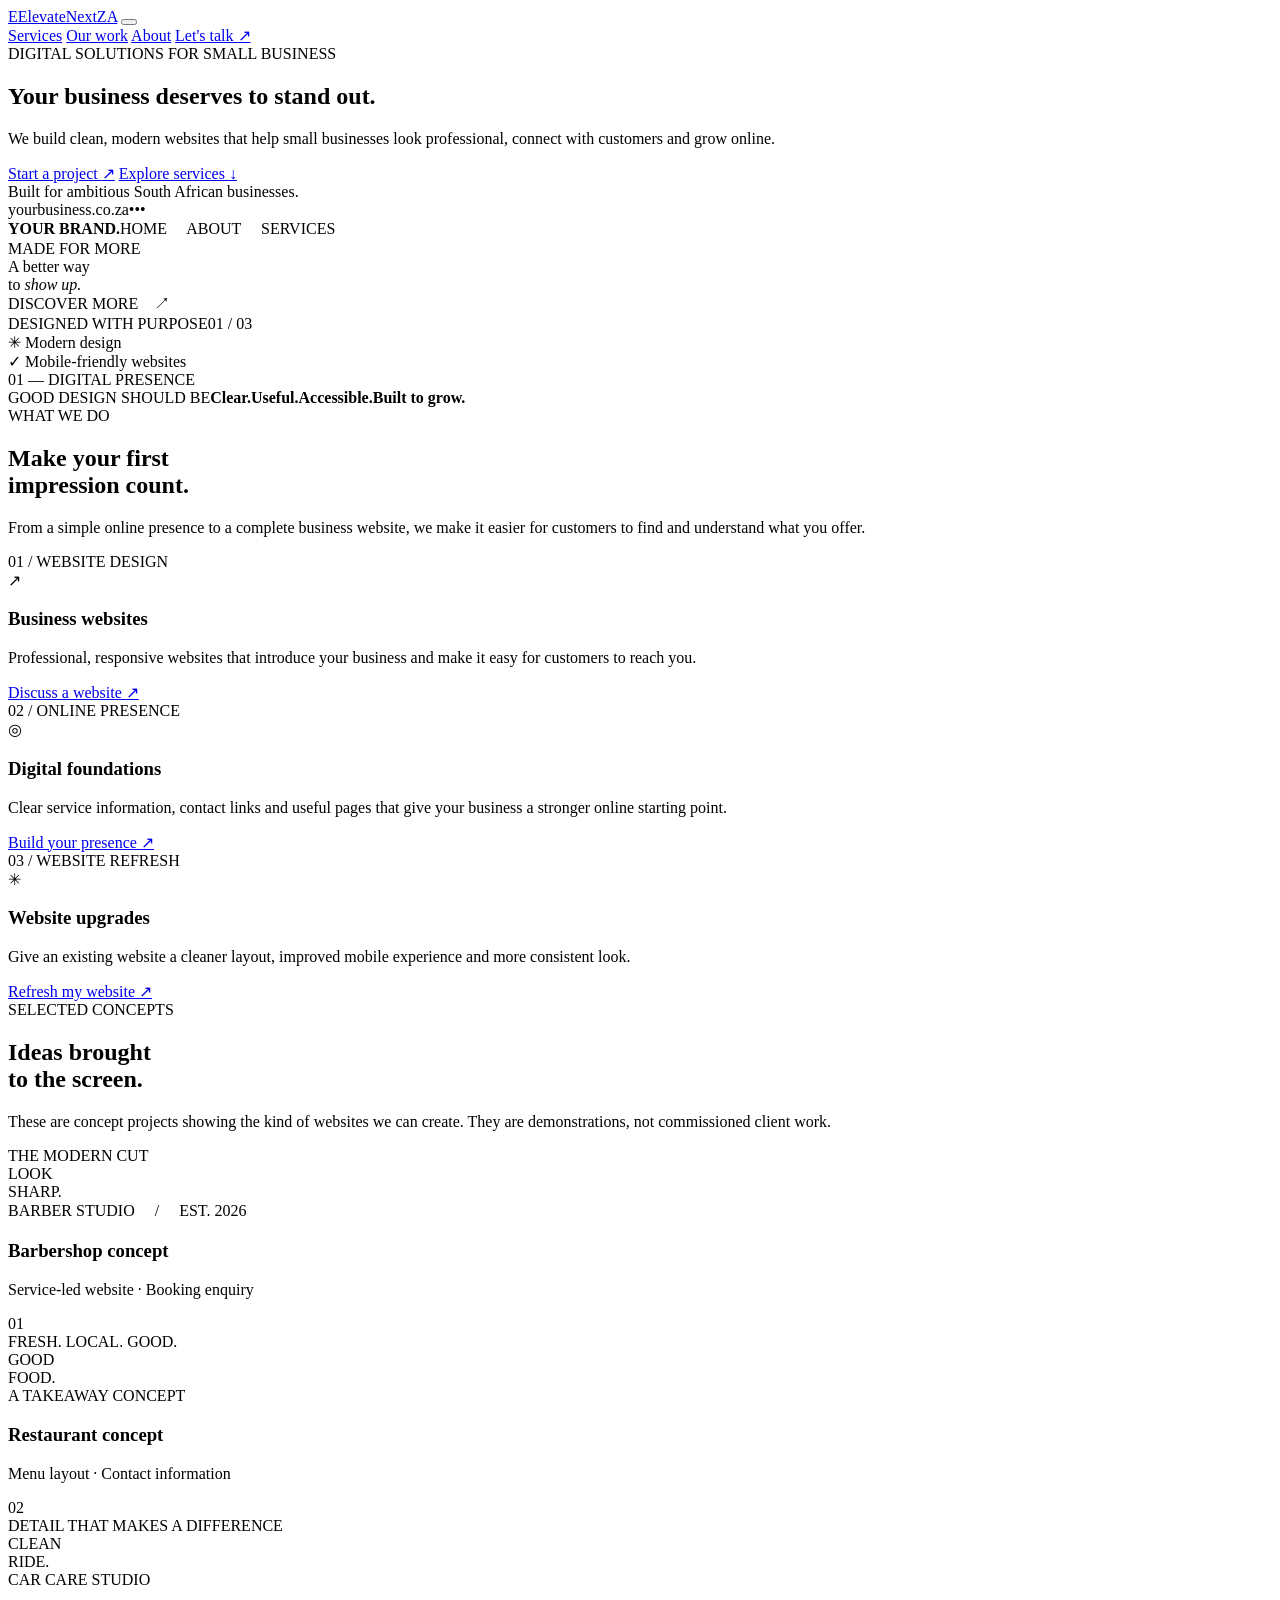
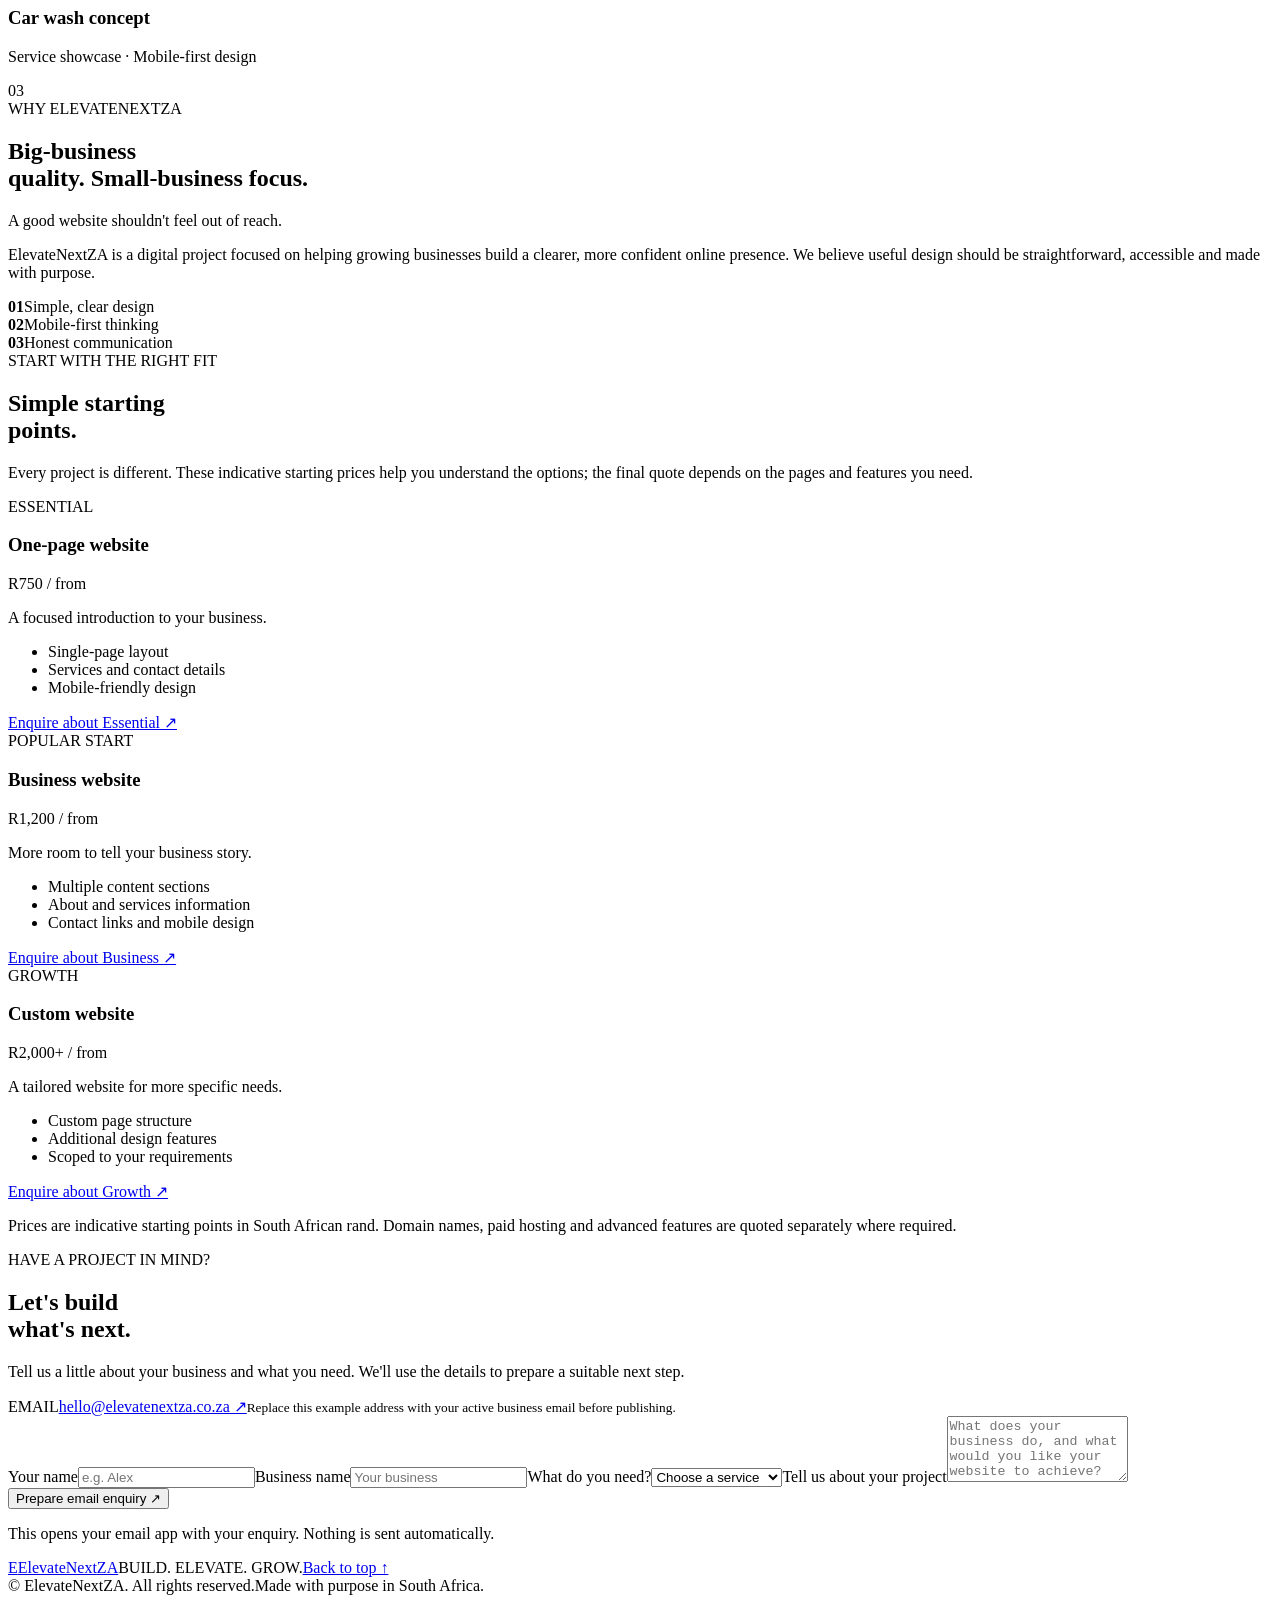
==== index.html @ 592d06ea "Create ElevateNextZA website homepage" ====
<!DOCTYPE html>
<html lang="en">
<head>
  <meta charset="UTF-8">
  <meta name="viewport" content="width=device-width, initial-scale=1.0">
  <meta name="description" content="ElevateNextZA builds clean, affordable websites that help small businesses grow online.">
  <meta name="theme-color" content="#101820">
  <title>ElevateNextZA | Build. Elevate. Grow.</title>
  <link rel="preconnect" href="https://fonts.googleapis.com">
  <link rel="preconnect" href="https://fonts.gstatic.com" crossorigin>
  <link href="https://fonts.googleapis.com/css2?family=DM+Sans:wght@400;500;600;700&family=Manrope:wght@400;500;600;700;800&display=swap" rel="stylesheet">
  <link rel="stylesheet" href="style.css">
  <script src="script.js" defer></script>
</head>
<body>
  <header class="site-header">
    <nav class="nav container" aria-label="Main navigation">
      <a class="brand" href="#home" aria-label="ElevateNextZA home"><span class="brand-mark">E</span><span>ElevateNext<span class="brand-accent">ZA</span></span></a>
      <button class="menu-toggle" aria-label="Open navigation" aria-expanded="false"><span></span><span></span></button>
      <div class="nav-links">
        <a href="#services">Services</a>
        <a href="#work">Our work</a>
        <a href="#about">About</a>
        <a class="nav-cta" href="#contact">Let's talk <span>↗</span></a>
      </div>
    </nav>
  </header>

  <main>
    <section class="hero section" id="home">
      <div class="container hero-grid">
        <div class="hero-copy">
          <div class="eyebrow"><span class="eyebrow-dot"></span> DIGITAL SOLUTIONS FOR SMALL BUSINESS</div>
          <h1>Your business deserves to <span class="gradient-text">stand out.</span></h1>
          <p class="hero-description">We build clean, modern websites that help small businesses look professional, connect with customers and grow online.</p>
          <div class="hero-actions">
            <a class="button button-primary" href="#contact">Start a project <span>↗</span></a>
            <a class="text-link" href="#services">Explore services <span>↓</span></a>
          </div>
          <div class="hero-note"><span class="note-line"></span> Built for ambitious South African businesses.</div>
        </div>
        <div class="hero-art" aria-label="Website design preview">
          <div class="art-glow"></div>
          <div class="browser-card">
            <div class="browser-top"><div class="browser-dots"><i></i><i></i><i></i></div><span>yourbusiness.co.za</span><span class="browser-menu">•••</span></div>
            <div class="mock-site">
              <div class="mock-nav"><b>YOUR BRAND.</b><span>HOME　 ABOUT　 SERVICES</span></div>
              <div class="mock-content"><div class="mock-kicker">MADE FOR MORE</div><div class="mock-heading">A better way<br>to <em>show up.</em></div><div class="mock-line"></div><div class="mock-button">DISCOVER MORE　↗</div></div>
              <div class="mock-footer"><span>DESIGNED WITH PURPOSE</span><span>01 / 03</span></div>
            </div>
          </div>
          <div class="floating-tag tag-top"><span class="tag-icon">✳</span> Modern design</div>
          <div class="floating-tag tag-bottom"><span class="tag-check">✓</span> Mobile-friendly websites</div>
          <div class="hero-index">01 — DIGITAL PRESENCE</div>
        </div>
      </div>
    </section>

    <section class="trust-strip"><div class="container trust-inner"><span>GOOD DESIGN SHOULD BE</span><b>Clear.</b><b>Useful.</b><b>Accessible.</b><b>Built to grow.</b></div></section>

    <section class="section services-section" id="services">
      <div class="container">
        <div class="section-heading"><div><div class="eyebrow">WHAT WE DO</div><h2>Make your first<br><span class="muted-heading">impression count.</span></h2></div><p>From a simple online presence to a complete business website, we make it easier for customers to find and understand what you offer.</p></div>
        <div class="service-grid">
          <article class="service-card"><div class="service-number">01 / WEBSITE DESIGN</div><div class="service-icon">↗</div><h3>Business websites</h3><p>Professional, responsive websites that introduce your business and make it easy for customers to reach you.</p><a href="#contact">Discuss a website <span>↗</span></a></article>
          <article class="service-card featured-card"><div class="service-number">02 / ONLINE PRESENCE</div><div class="service-icon">◎</div><h3>Digital foundations</h3><p>Clear service information, contact links and useful pages that give your business a stronger online starting point.</p><a href="#contact">Build your presence <span>↗</span></a></article>
          <article class="service-card"><div class="service-number">03 / WEBSITE REFRESH</div><div class="service-icon">✳</div><h3>Website upgrades</h3><p>Give an existing website a cleaner layout, improved mobile experience and more consistent look.</p><a href="#contact">Refresh my website <span>↗</span></a></article>
        </div>
      </div>
    </section>

    <section class="section work-section" id="work">
      <div class="container">
        <div class="section-heading"><div><div class="eyebrow">SELECTED CONCEPTS</div><h2>Ideas brought<br><span class="muted-heading">to the screen.</span></h2></div><p>These are concept projects showing the kind of websites we can create. They are demonstrations, not commissioned client work.</p></div>
        <div class="work-grid">
          <article class="work-card"><div class="work-visual barber-visual"><div class="visual-label">THE MODERN CUT</div><div class="barber-title">LOOK<br>SHARP<span>.</span></div><div class="visual-bottom">BARBER STUDIO　 /　 EST. 2026</div></div><div class="work-meta"><div><h3>Barbershop concept</h3><p>Service-led website · Booking enquiry</p></div><span>01</span></div></article>
          <article class="work-card"><div class="work-visual food-visual"><div class="food-top">FRESH. LOCAL. GOOD.</div><div class="food-title">GOOD<br>FOOD<span>.</span></div><div class="food-bottom">A TAKEAWAY CONCEPT</div></div><div class="work-meta"><div><h3>Restaurant concept</h3><p>Menu layout · Contact information</p></div><span>02</span></div></article>
          <article class="work-card"><div class="work-visual auto-visual"><div class="auto-small">DETAIL THAT MAKES A DIFFERENCE</div><div class="auto-title">CLEAN<br>RIDE<span>.</span></div><div class="auto-bottom">CAR CARE STUDIO</div></div><div class="work-meta"><div><h3>Car wash concept</h3><p>Service showcase · Mobile-first design</p></div><span>03</span></div></article>
        </div>
      </div>
    </section>

    <section class="about-section section" id="about"><div class="container about-grid"><div><div class="eyebrow">WHY ELEVATENEXTZA</div><h2>Big-business<br>quality. <span class="muted-heading">Small-business focus.</span></h2></div><div class="about-copy"><p class="about-lead">A good website shouldn't feel out of reach.</p><p>ElevateNextZA is a digital project focused on helping growing businesses build a clearer, more confident online presence. We believe useful design should be straightforward, accessible and made with purpose.</p><div class="values"><div><b>01</b><span>Simple, clear design</span></div><div><b>02</b><span>Mobile-first thinking</span></div><div><b>03</b><span>Honest communication</span></div></div></div></div></section>

    <section class="section pricing-section"><div class="container"><div class="section-heading"><div><div class="eyebrow">START WITH THE RIGHT FIT</div><h2>Simple starting<br><span class="muted-heading">points.</span></h2></div><p>Every project is different. These indicative starting prices help you understand the options; the final quote depends on the pages and features you need.</p></div><div class="pricing-grid">
      <article class="price-card"><div class="price-label">ESSENTIAL</div><h3>One-page website</h3><div class="price">R750<span> / from</span></div><p>A focused introduction to your business.</p><ul><li>Single-page layout</li><li>Services and contact details</li><li>Mobile-friendly design</li></ul><a href="#contact">Enquire about Essential ↗</a></article>
      <article class="price-card price-featured"><div class="price-label">POPULAR START</div><h3>Business website</h3><div class="price">R1,200<span> / from</span></div><p>More room to tell your business story.</p><ul><li>Multiple content sections</li><li>About and services information</li><li>Contact links and mobile design</li></ul><a href="#contact">Enquire about Business ↗</a></article>
      <article class="price-card"><div class="price-label">GROWTH</div><h3>Custom website</h3><div class="price">R2,000<span>+ / from</span></div><p>A tailored website for more specific needs.</p><ul><li>Custom page structure</li><li>Additional design features</li><li>Scoped to your requirements</li></ul><a href="#contact">Enquire about Growth ↗</a></article>
    </div><p class="pricing-note">Prices are indicative starting points in South African rand. Domain names, paid hosting and advanced features are quoted separately where required.</p></div></section>

    <section class="contact-section section" id="contact"><div class="container contact-grid"><div><div class="eyebrow">HAVE A PROJECT IN MIND?</div><h2>Let's build<br><span class="gradient-text">what's next.</span></h2><p>Tell us a little about your business and what you need. We'll use the details to prepare a suitable next step.</p><div class="contact-email"><span>EMAIL</span><a href="mailto:hello@elevatenextza.co.za">hello@elevatenextza.co.za ↗</a><small>Replace this example address with your active business email before publishing.</small></div></div>
      <form class="contact-form" id="contactForm"><label for="name">Your name</label><input id="name" name="name" type="text" placeholder="e.g. Alex" required><label for="business">Business name</label><input id="business" name="business" type="text" placeholder="Your business"><label for="service">What do you need?</label><select id="service" name="service" required><option value="">Choose a service</option><option>One-page website</option><option>Business website</option><option>Custom website</option><option>Website refresh</option><option>Not sure yet</option></select><label for="message">Tell us about your project</label><textarea id="message" name="message" rows="4" placeholder="What does your business do, and what would you like your website to achieve?"></textarea><button class="button button-primary form-button" type="submit">Prepare email enquiry <span>↗</span></button><p class="form-note">This opens your email app with your enquiry. Nothing is sent automatically.</p><p class="form-status" id="formStatus" role="status"></p></form></div></section>
  </main>

  <footer class="footer"><div class="container footer-top"><a class="brand" href="#home"><span class="brand-mark">E</span><span>ElevateNext<span class="brand-accent">ZA</span></span></a><span>BUILD. ELEVATE. GROW.</span><a href="#home">Back to top ↑</a></div><div class="container footer-bottom"><span>© <span id="year"></span> ElevateNextZA. All rights reserved.</span><span>Made with purpose in South Africa.</span></div></footer>
</body>
</html>
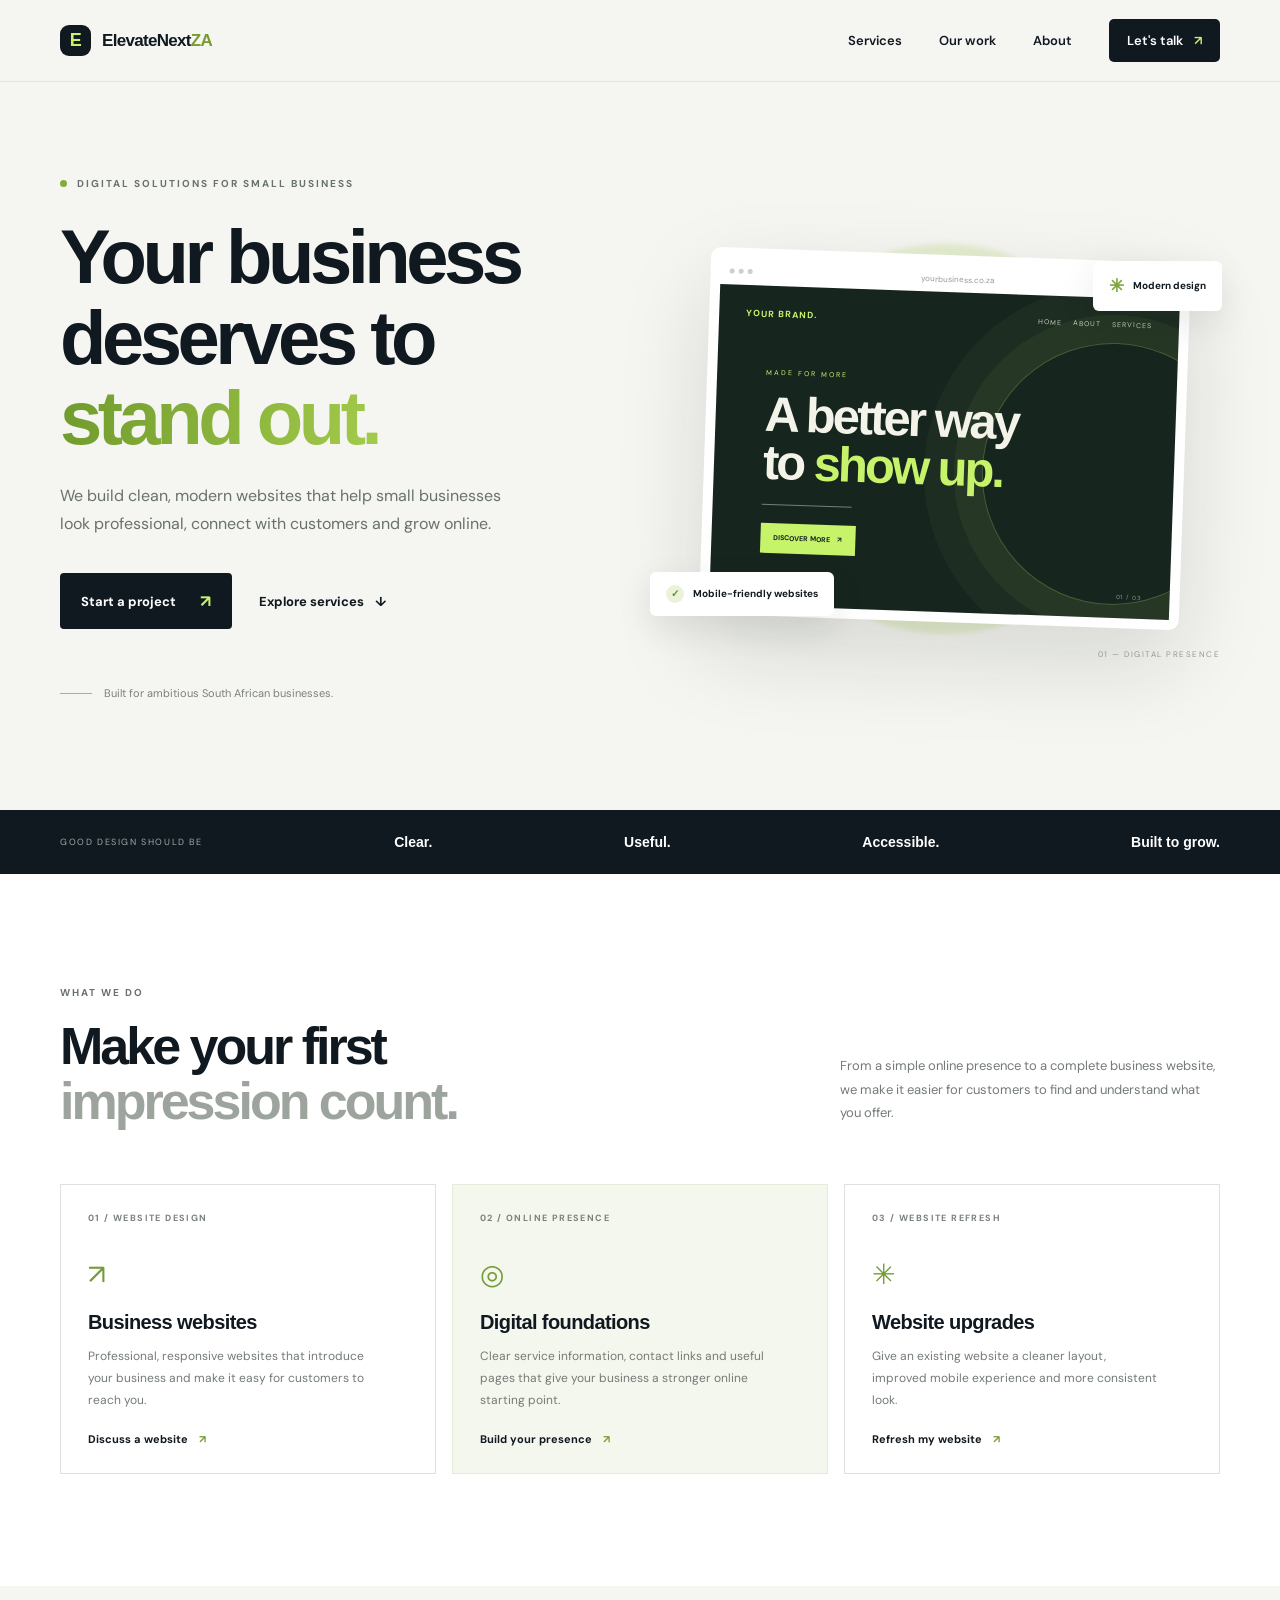
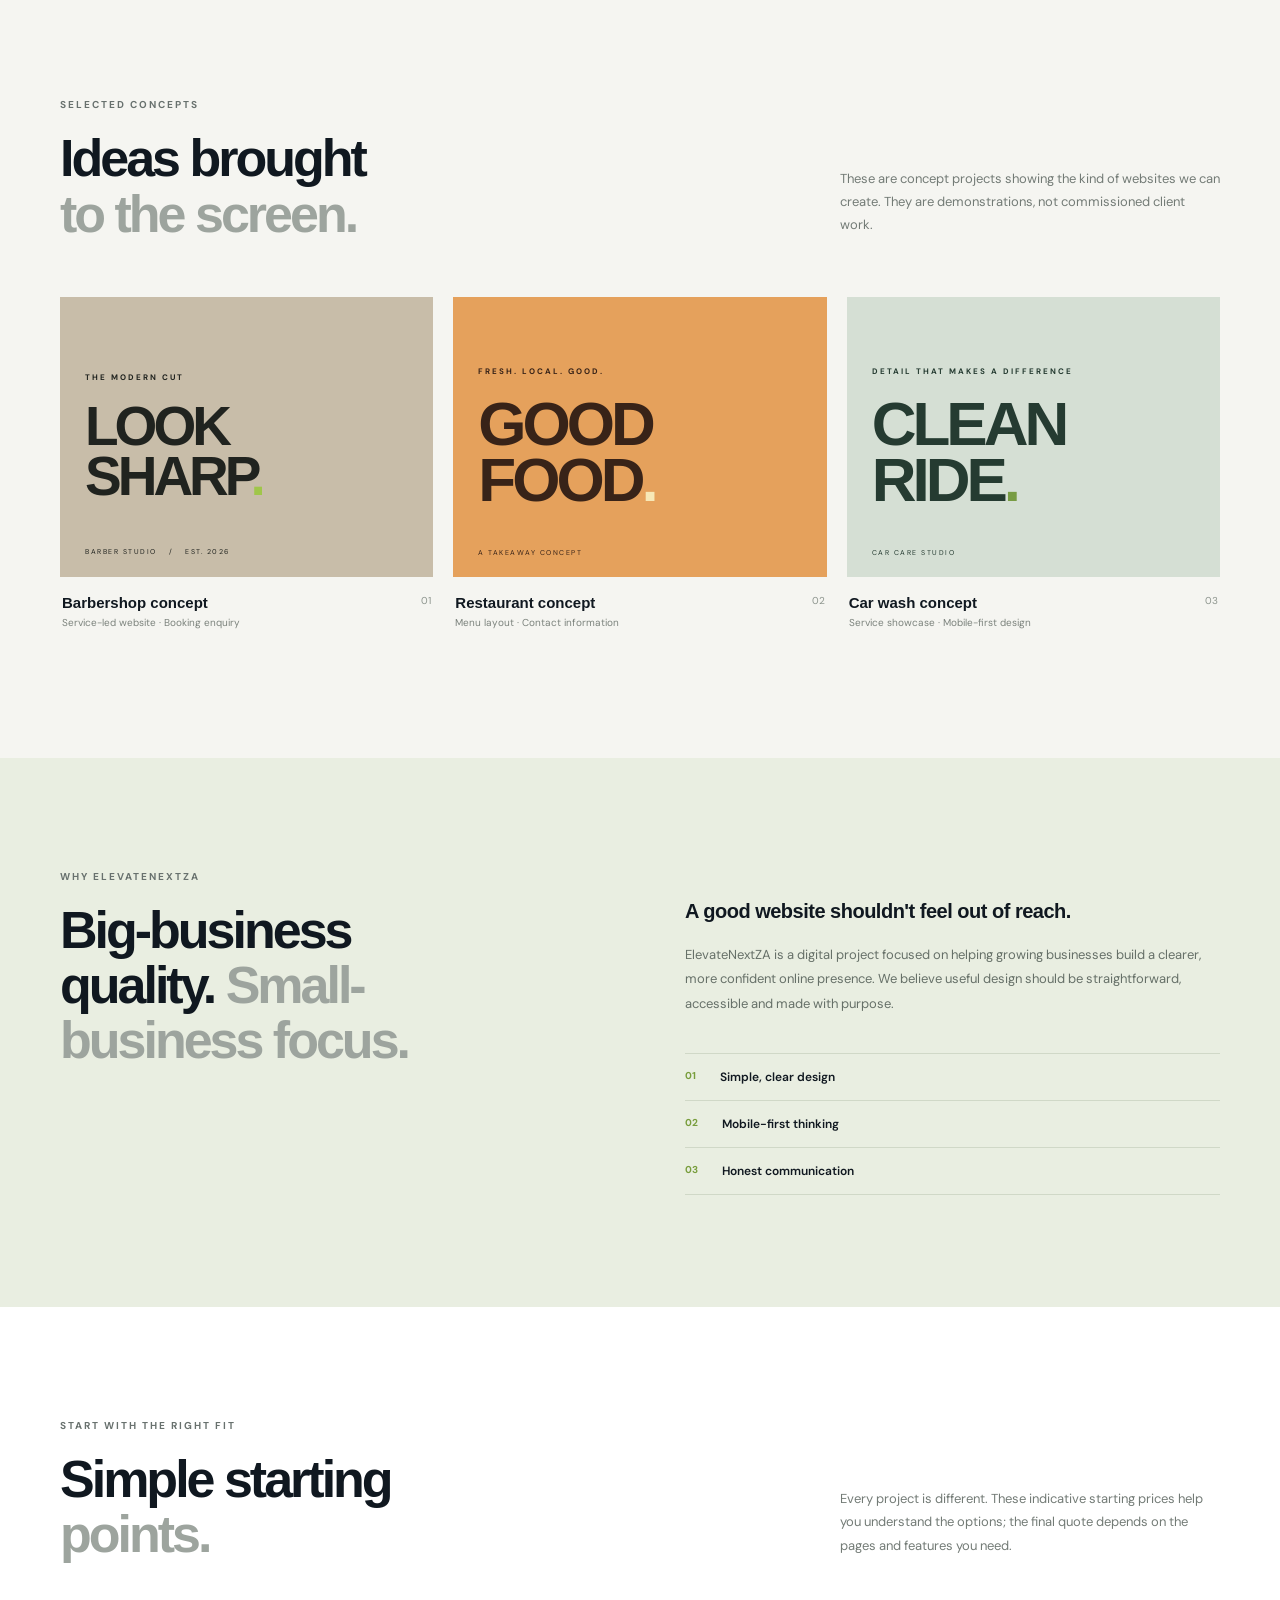
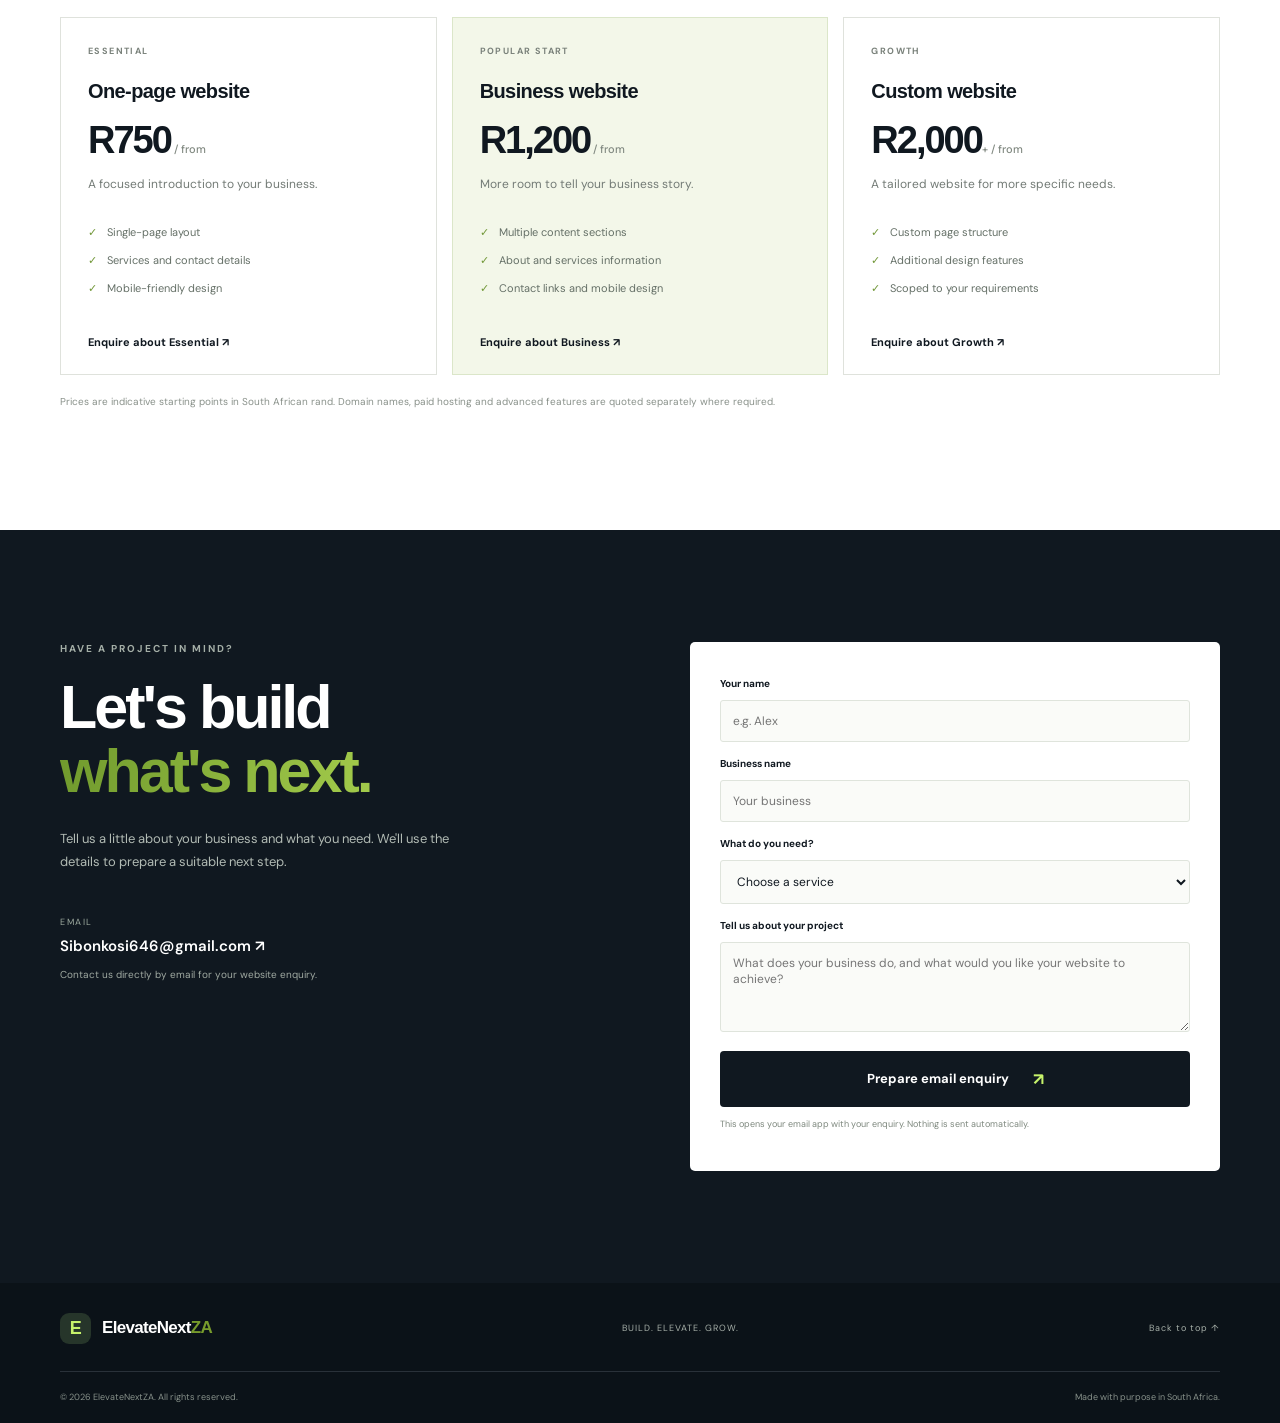
==== commit af696baa: "Add contact email to website" ====
--- a/index.html
+++ b/index.html
@@ -88,7 +88,7 @@
       <article class="price-card"><div class="price-label">GROWTH</div><h3>Custom website</h3><div class="price">R2,000<span>+ / from</span></div><p>A tailored website for more specific needs.</p><ul><li>Custom page structure</li><li>Additional design features</li><li>Scoped to your requirements</li></ul><a href="#contact">Enquire about Growth ↗</a></article>
     </div><p class="pricing-note">Prices are indicative starting points in South African rand. Domain names, paid hosting and advanced features are quoted separately where required.</p></div></section>
 
-    <section class="contact-section section" id="contact"><div class="container contact-grid"><div><div class="eyebrow">HAVE A PROJECT IN MIND?</div><h2>Let's build<br><span class="gradient-text">what's next.</span></h2><p>Tell us a little about your business and what you need. We'll use the details to prepare a suitable next step.</p><div class="contact-email"><span>EMAIL</span><a href="mailto:hello@elevatenextza.co.za">hello@elevatenextza.co.za ↗</a><small>Replace this example address with your active business email before publishing.</small></div></div>
+    <section class="contact-section section" id="contact"><div class="container contact-grid"><div><div class="eyebrow">HAVE A PROJECT IN MIND?</div><h2>Let's build<br><span class="gradient-text">what's next.</span></h2><p>Tell us a little about your business and what you need. We'll use the details to prepare a suitable next step.</p><div class="contact-email"><span>EMAIL</span><a href="mailto:Sibonkosi646@gmail.com">Sibonkosi646@gmail.com ↗</a><small>Contact us directly by email for your website enquiry.</small></div></div>
       <form class="contact-form" id="contactForm"><label for="name">Your name</label><input id="name" name="name" type="text" placeholder="e.g. Alex" required><label for="business">Business name</label><input id="business" name="business" type="text" placeholder="Your business"><label for="service">What do you need?</label><select id="service" name="service" required><option value="">Choose a service</option><option>One-page website</option><option>Business website</option><option>Custom website</option><option>Website refresh</option><option>Not sure yet</option></select><label for="message">Tell us about your project</label><textarea id="message" name="message" rows="4" placeholder="What does your business do, and what would you like your website to achieve?"></textarea><button class="button button-primary form-button" type="submit">Prepare email enquiry <span>↗</span></button><p class="form-note">This opens your email app with your enquiry. Nothing is sent automatically.</p><p class="form-status" id="formStatus" role="status"></p></form></div></section>
   </main>
 
--- a/style.css
+++ b/style.css
@@ -0,0 +1,4 @@
+:root{--ink:#101820;--paper:#f5f5f1;--white:#fff;--lime:#c7f36b;--muted:#858b8b;--line:#dfe2dc;--font:'DM Sans',sans-serif;--display:'Manrope',sans-serif}*{box-sizing:border-box}html{scroll-behavior:smooth;scroll-padding-top:90px}body{margin:0;background:var(--paper);color:var(--ink);font-family:var(--font);-webkit-font-smoothing:antialiased}a{color:inherit;text-decoration:none}.container{width:min(1160px,calc(100% - 48px));margin:auto}.section{padding:112px 0}.site-header{height:82px;background:rgba(245,245,241,.94);border-bottom:1px solid rgba(16,24,32,.08);position:sticky;top:0;z-index:10;backdrop-filter:blur(16px)}.nav{height:100%;display:flex;align-items:center;justify-content:space-between}.brand{display:inline-flex;align-items:center;gap:11px;font:800 17px var(--display);letter-spacing:-.7px}.brand-mark{width:31px;height:31px;display:grid;place-items:center;background:var(--ink);color:var(--lime);border-radius:9px;font:800 18px var(--display)}.brand-accent{color:#779b2c}.nav-links{display:flex;align-items:center;gap:37px;font-size:13px;font-weight:600}.nav-links>a:not(.nav-cta):hover,.text-link:hover{color:#779b2c}.nav-cta{background:var(--ink);color:white;padding:13px 18px;border-radius:5px}.nav-cta span{color:var(--lime);margin-left:8px}.menu-toggle{display:none;background:none;border:0}.hero{padding:95px 0 110px;overflow:hidden}.hero-grid{display:grid;grid-template-columns:1fr 1fr;align-items:center;gap:60px}.eyebrow{font-size:10px;letter-spacing:2px;font-weight:700;color:#68716e;display:flex;align-items:center;gap:10px}.eyebrow-dot{width:7px;height:7px;border-radius:50%;background:#83ae36}.hero h1,.section-heading h2,.about-grid h2,.contact-grid h2{font:800 clamp(48px,6vw,76px)/1.06 var(--display);letter-spacing:-4.5px;margin:27px 0 23px}.gradient-text{background:linear-gradient(100deg,#709a2d,#a3cb4b);-webkit-background-clip:text;background-clip:text;color:transparent}.hero-description{max-width:470px;color:#69716f;font-size:16px;line-height:1.8}.hero-actions{display:flex;align-items:center;gap:27px;margin-top:34px}.button{border:0;display:inline-flex;align-items:center;justify-content:center;gap:24px;padding:17px 21px;font:700 13px var(--font);cursor:pointer;border-radius:4px}.button-primary{background:var(--ink);color:white}.button-primary span{color:var(--lime);font-size:17px}.button-primary:hover{background:#263641}.text-link{font-size:13px;font-weight:700}.text-link span{margin-left:8px}.hero-note{display:flex;align-items:center;gap:12px;color:#7a817e;font-size:11px;margin-top:57px}.note-line{width:32px;height:1px;background:#a6b28d}.hero-art{position:relative;min-height:440px;display:grid;place-items:center}.art-glow{position:absolute;width:390px;height:390px;border-radius:50%;background:#e4edcf;filter:blur(2px)}.browser-card{position:relative;width:min(100%,480px);padding:10px;background:#fff;border-radius:10px;box-shadow:0 35px 90px #17251a22;transform:rotate(2deg)}.browser-top{height:27px;display:flex;align-items:center;justify-content:space-between;color:#929a96;font-size:8px;padding:0 9px}.browser-dots{display:flex;gap:4px}.browser-dots i{width:5px;height:5px;background:#cbd0c9;border-radius:50%}.mock-site{height:320px;background:#17251f;color:#f3f3e9;padding:22px 27px;position:relative;overflow:hidden}.mock-site:after{content:"";position:absolute;width:260px;height:260px;border:1px solid #c7f36b44;border-radius:50%;right:-70px;top:45px;box-shadow:0 0 0 28px #c7f36b0c,0 0 0 58px #c7f36b09}.mock-nav{display:flex;justify-content:space-between;font-size:7px;letter-spacing:1px;color:#c4c9bd}.mock-nav b{color:var(--lime);font-size:9px}.mock-content{position:relative;z-index:1;margin:48px 0 0 22px}.mock-kicker{font-size:7px;letter-spacing:2px;color:var(--lime)}.mock-heading{font:800 49px/.98 var(--display);letter-spacing:-3px;margin-top:13px}.mock-heading em{font-style:normal;color:var(--lime)}.mock-line{width:90px;height:1px;background:#748078;margin:18px 0}.mock-button{display:inline-block;background:var(--lime);color:#17251f;font-size:7px;font-weight:800;padding:10px 13px}.mock-footer{position:absolute;bottom:17px;left:27px;right:27px;display:flex;justify-content:space-between;font-size:6px;letter-spacing:1px;color:#8c978d}.floating-tag{position:absolute;background:#fff;box-shadow:0 12px 35px #17251a18;border-radius:6px;padding:13px 16px;font-size:10px;font-weight:700;display:flex;align-items:center;gap:9px}.tag-top{top:42px;right:-2px}.tag-bottom{bottom:43px;left:-20px}.tag-icon{font-size:18px;color:#7fa63c}.tag-check{width:18px;height:18px;background:#eaf3d9;color:#628b2c;border-radius:50%;display:grid;place-items:center}.hero-index{position:absolute;bottom:0;right:0;color:#929a91;font-size:8px;letter-spacing:1.5px}.trust-strip{background:var(--ink);color:white;padding:24px 0}.trust-inner{display:flex;align-items:center;justify-content:space-between;gap:20px}.trust-inner span{color:#a2aaa5;font-size:9px;letter-spacing:1.6px}.trust-inner b{font:600 14px var(--display)}.services-section{background:#fff}.section-heading{display:flex;align-items:end;justify-content:space-between;gap:50px;margin-bottom:55px}.section-heading h2,.about-grid h2,.contact-grid h2{font-size:52px;letter-spacing:-3px;margin:20px 0 0}.muted-heading{color:#9da49e}.section-heading>p{max-width:380px;color:#737b76;font-size:13px;line-height:1.8;margin:0 0 5px}.service-grid{display:grid;grid-template-columns:repeat(3,1fr);gap:16px}.service-card{min-height:290px;border:1px solid var(--line);padding:27px;position:relative}.featured-card{background:#f4f7ed;border-color:#e4ebd8}.service-number,.price-label{font-size:9px;letter-spacing:1.4px;color:#79817a;font-weight:700}.service-icon{font-size:28px;margin:32px 0 18px;color:#759b36}.service-card h3,.price-card h3{font:700 20px var(--display);letter-spacing:-.6px;margin:0 0 12px}.service-card p,.price-card>p{font-size:12px;color:#737b76;line-height:1.8;max-width:290px}.service-card>a{position:absolute;bottom:27px;font-size:11px;font-weight:700}.service-card>a span{color:#789e36;margin-left:8px}.work-section{background:#f5f5f1}.work-grid{display:grid;grid-template-columns:repeat(3,1fr);gap:20px}.work-visual{height:280px;padding:25px;position:relative;overflow:hidden;display:flex;flex-direction:column;justify-content:center}.barber-visual{background:#c8bda9;color:#20231f}.visual-label,.food-top,.auto-small{font-size:8px;letter-spacing:2px;font-weight:700}.barber-title,.food-title,.auto-title{font:800 55px/.9 var(--display);letter-spacing:-4px;margin-top:20px}.barber-title span,.food-title span,.auto-title span{color:#a0c64a}.visual-bottom,.food-bottom,.auto-bottom{position:absolute;bottom:20px;font-size:7px;letter-spacing:1.5px}.food-visual{background:#e5a15c;color:#382318}.food-title{font-size:62px}.food-title span{color:#f7e8b7}.auto-visual{background:#d5dfd4;color:#253b31}.auto-title{font-size:62px}.auto-title span{color:#789c43}.work-meta{display:flex;justify-content:space-between;align-items:start;padding:17px 2px}.work-meta h3{font:700 15px var(--display);margin:0 0 5px}.work-meta p{font-size:10px;color:#7b827c;margin:0}.work-meta>span{font-size:10px;color:#8c948d}.about-section{background:#e9eee1}.about-grid{display:grid;grid-template-columns:1fr 1fr;gap:90px;align-items:start}.about-grid h2{max-width:490px}.about-copy{padding-top:10px}.about-lead{font:700 20px var(--display);letter-spacing:-.5px}.about-copy>p:not(.about-lead){font-size:13px;line-height:1.9;color:#667068}.values{margin-top:36px;border-top:1px solid #d0d8c7}.values div{display:flex;gap:24px;padding:15px 0;border-bottom:1px solid #d0d8c7;font-size:12px;font-weight:600}.values b{font-size:10px;color:#789d3c}.pricing-section{background:#fff}.pricing-grid{display:grid;grid-template-columns:repeat(3,1fr);gap:15px}.price-card{border:1px solid var(--line);padding:27px;min-height:350px;position:relative}.price-featured{background:#f3f7e9;border-color:#dbe6c9}.price-card h3{margin-top:23px}.price{font:800 38px var(--display);letter-spacing:-2px;margin:16px 0 7px}.price span{font:500 11px var(--font);letter-spacing:0;color:#818981}.price-card ul{padding:0;list-style:none;margin:22px 0 45px}.price-card li{font-size:11px;color:#657067;padding:7px 0}.price-card li:before{content:"✓";color:#719738;margin-right:10px}.price-card>a{position:absolute;bottom:25px;font-size:11px;font-weight:700}.price-card>a:hover{color:#739a35}.pricing-note{font-size:10px;color:#89918a;margin-top:20px}.contact-section{background:var(--ink);color:#fff}.contact-grid{display:grid;grid-template-columns:1fr 1fr;gap:100px}.contact-grid .eyebrow{color:#a5afa7}.contact-grid h2{font-size:61px;margin-bottom:23px}.contact-grid>div>p{font-size:13px;line-height:1.8;color:#b2bbb4;max-width:400px}.contact-email{display:flex;flex-direction:column;gap:8px;margin-top:42px}.contact-email span{font-size:9px;letter-spacing:1.5px;color:#9ca99e}.contact-email a{font-size:15px;font-weight:600}.contact-email small{font-size:10px;color:#a0aaa2;margin-top:4px}.contact-form{background:#fff;color:var(--ink);padding:30px;display:flex;flex-direction:column;gap:10px;border-radius:5px}.contact-form label{font-size:10px;font-weight:700;margin-top:5px}.contact-form input,.contact-form select,.contact-form textarea{width:100%;border:1px solid #dfe4dc;border-radius:3px;padding:12px;font:12px var(--font);background:#fafbf8;color:var(--ink)}.contact-form textarea{resize:vertical}.contact-form input:focus,.contact-form select:focus,.contact-form textarea:focus{outline:2px solid #c7e69a;border-color:transparent}.form-button{margin-top:9px}.form-note,.form-status{font-size:9px;color:#7e887e;margin:0;line-height:1.6}.footer{background:#0b1218;color:#fff;padding:30px 0 20px}.footer-top,.footer-bottom{display:flex;align-items:center;justify-content:space-between}.footer-top{padding-bottom:27px;border-bottom:1px solid #293139}.footer-top>span,.footer-top>a:last-child,.footer-bottom{font-size:9px;letter-spacing:1px;color:#a6afa8}.footer .brand{color:#fff}.footer .brand-mark{background:#26352a}.footer-bottom{padding-top:19px;letter-spacing:0;color:#87918a}
+@media(max-width:800px){.section{padding:80px 0}.hero{padding:70px 0}.hero-grid{grid-template-columns:1fr;gap:20px}.hero-copy{max-width:600px}.hero-art{min-height:390px}.hero h1{font-size:62px}.section-heading{display:block}.section-heading>p{margin-top:22px}.service-grid,.pricing-grid{grid-template-columns:1fr 1fr}.service-card:last-child,.price-card:last-child{grid-column:1/-1}.work-grid{grid-template-columns:1fr 1fr}.work-card:last-child{grid-column:1/-1}.work-card:last-child .work-visual{height:230px}.about-grid{gap:35px}.contact-grid{gap:40px}.trust-inner{flex-wrap:wrap;justify-content:center}.trust-inner span{width:100%;text-align:center}}
+@media(max-width:560px){.container{width:min(100% - 36px,1160px)}.site-header{height:70px}.menu-toggle{display:flex;flex-direction:column;gap:5px;padding:10px}.menu-toggle span{width:22px;height:2px;background:var(--ink)}.nav-links{display:none;position:absolute;top:69px;left:0;right:0;background:var(--paper);padding:22px 24px 26px;flex-direction:column;align-items:stretch;gap:20px;border-bottom:1px solid var(--line)}.nav-links.open{display:flex}.nav-cta{text-align:center}.hero h1{font-size:51px;letter-spacing:-3.2px}.hero-description{font-size:14px}.hero-art{min-height:320px}.art-glow{width:280px;height:280px}.mock-site{height:245px;padding:17px}.mock-content{margin:36px 0 0 10px}.mock-heading{font-size:39px}.browser-card{width:94%}.tag-top{right:-5px;top:15px}.tag-bottom{left:-5px;bottom:22px}.floating-tag{font-size:8px;padding:10px}.hero-index{font-size:7px}.hero-note{margin-top:38px}.section-heading h2,.about-grid h2{font-size:42px;letter-spacing:-2.5px}.service-grid,.pricing-grid,.work-grid,.about-grid,.contact-grid{grid-template-columns:1fr}.service-card:last-child,.price-card:last-child,.work-card:last-child{grid-column:auto}.work-visual{height:245px}.work-card:last-child .work-visual{height:245px}.about-grid{gap:25px}.contact-grid{gap:35px}.contact-grid h2{font-size:53px}.contact-form{padding:22px}.trust-inner{gap:14px}.trust-inner b{font-size:12px}.footer-top{gap:15px;flex-wrap:wrap}.footer-top>span{order:3;width:100%}.footer-bottom{gap:12px;align-items:flex-start;flex-direction:column}}
+@media(prefers-reduced-motion:reduce){html{scroll-behavior:auto}*,*:before,*:after{animation-duration:.01ms!important;transition-duration:.01ms!important}}
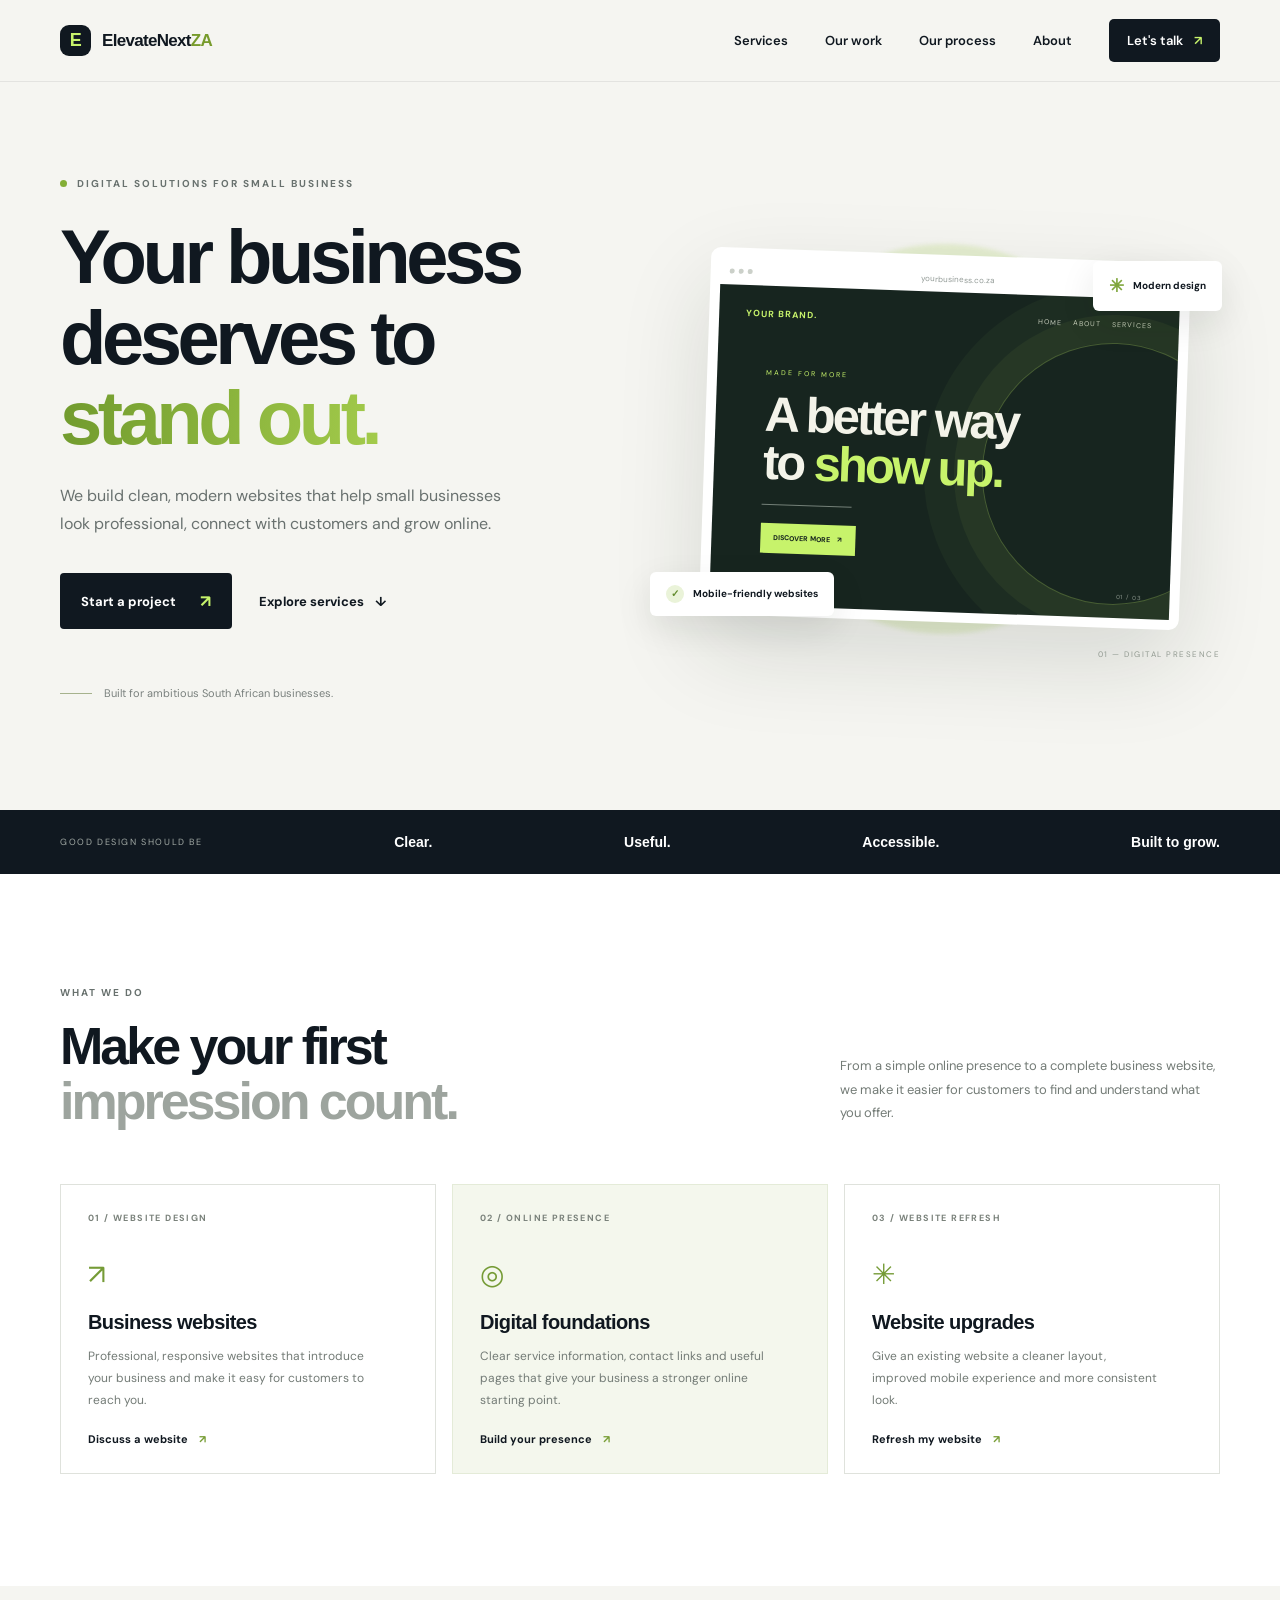
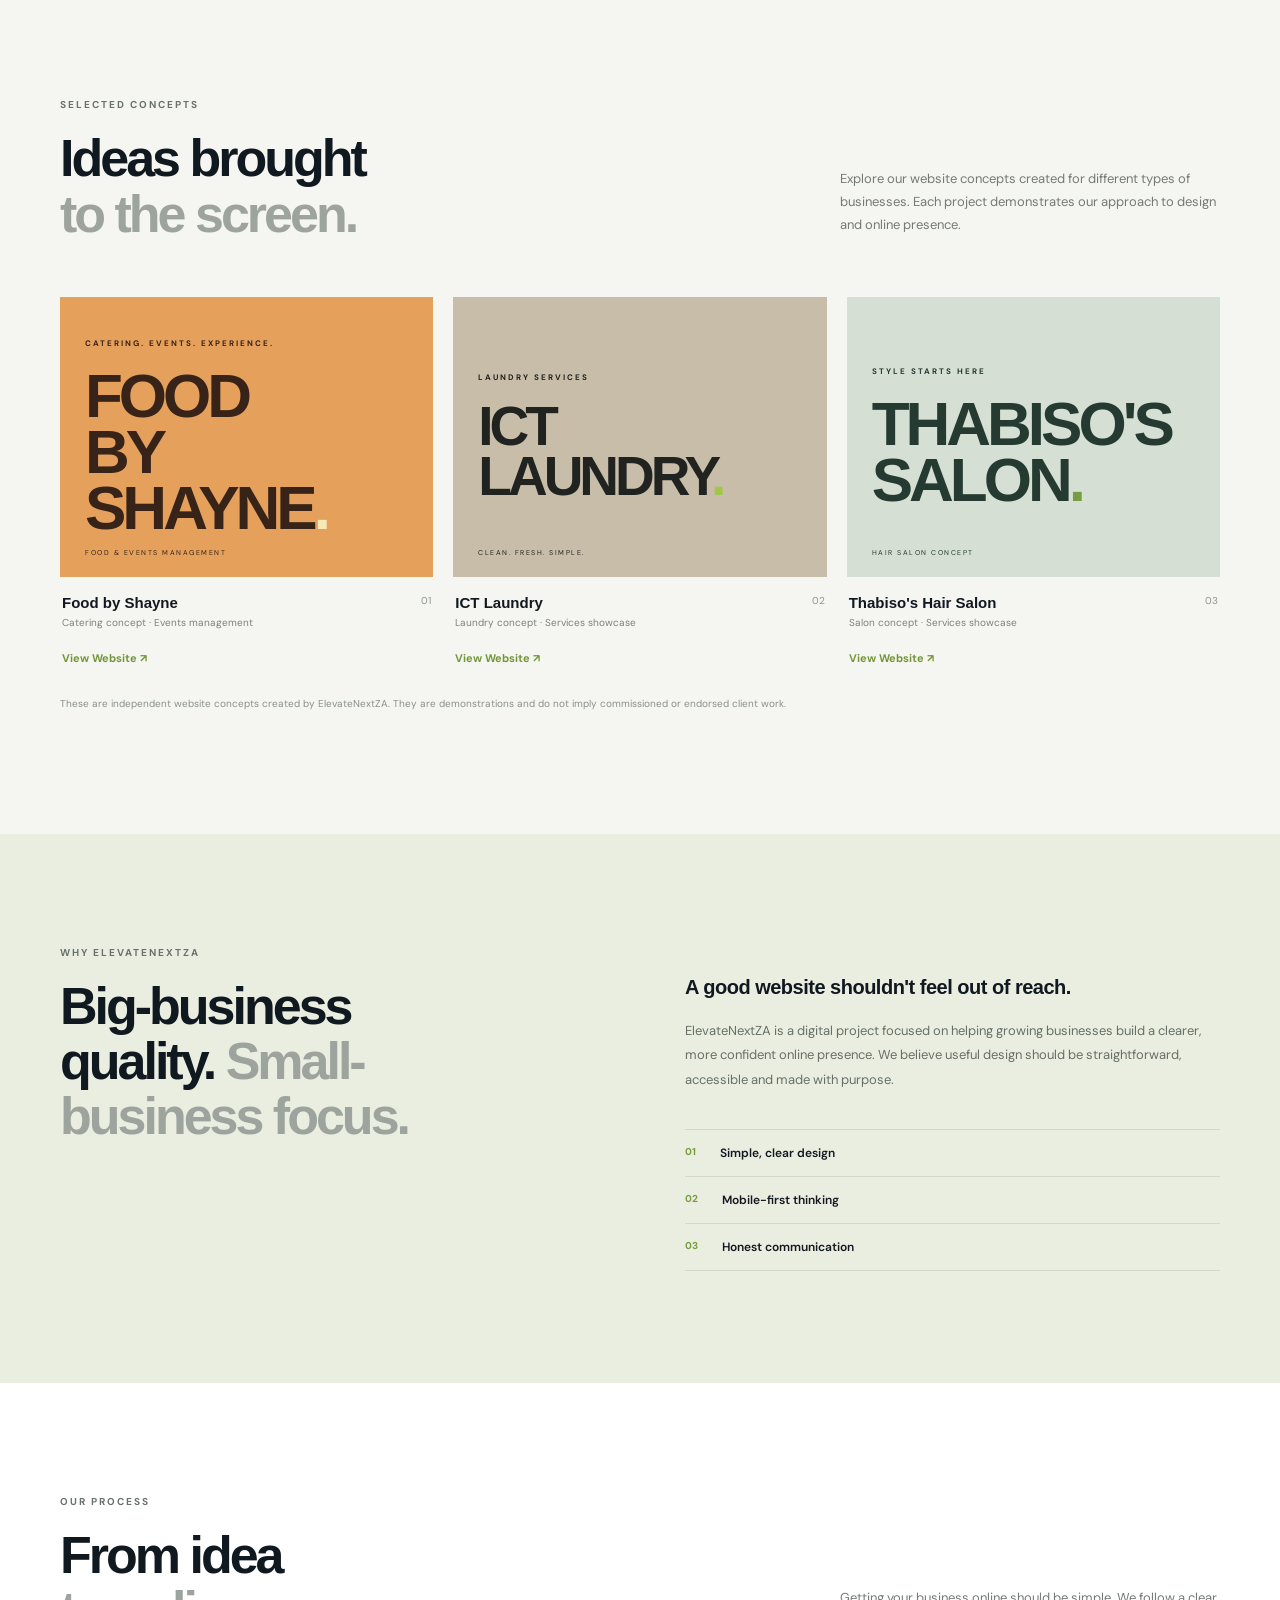
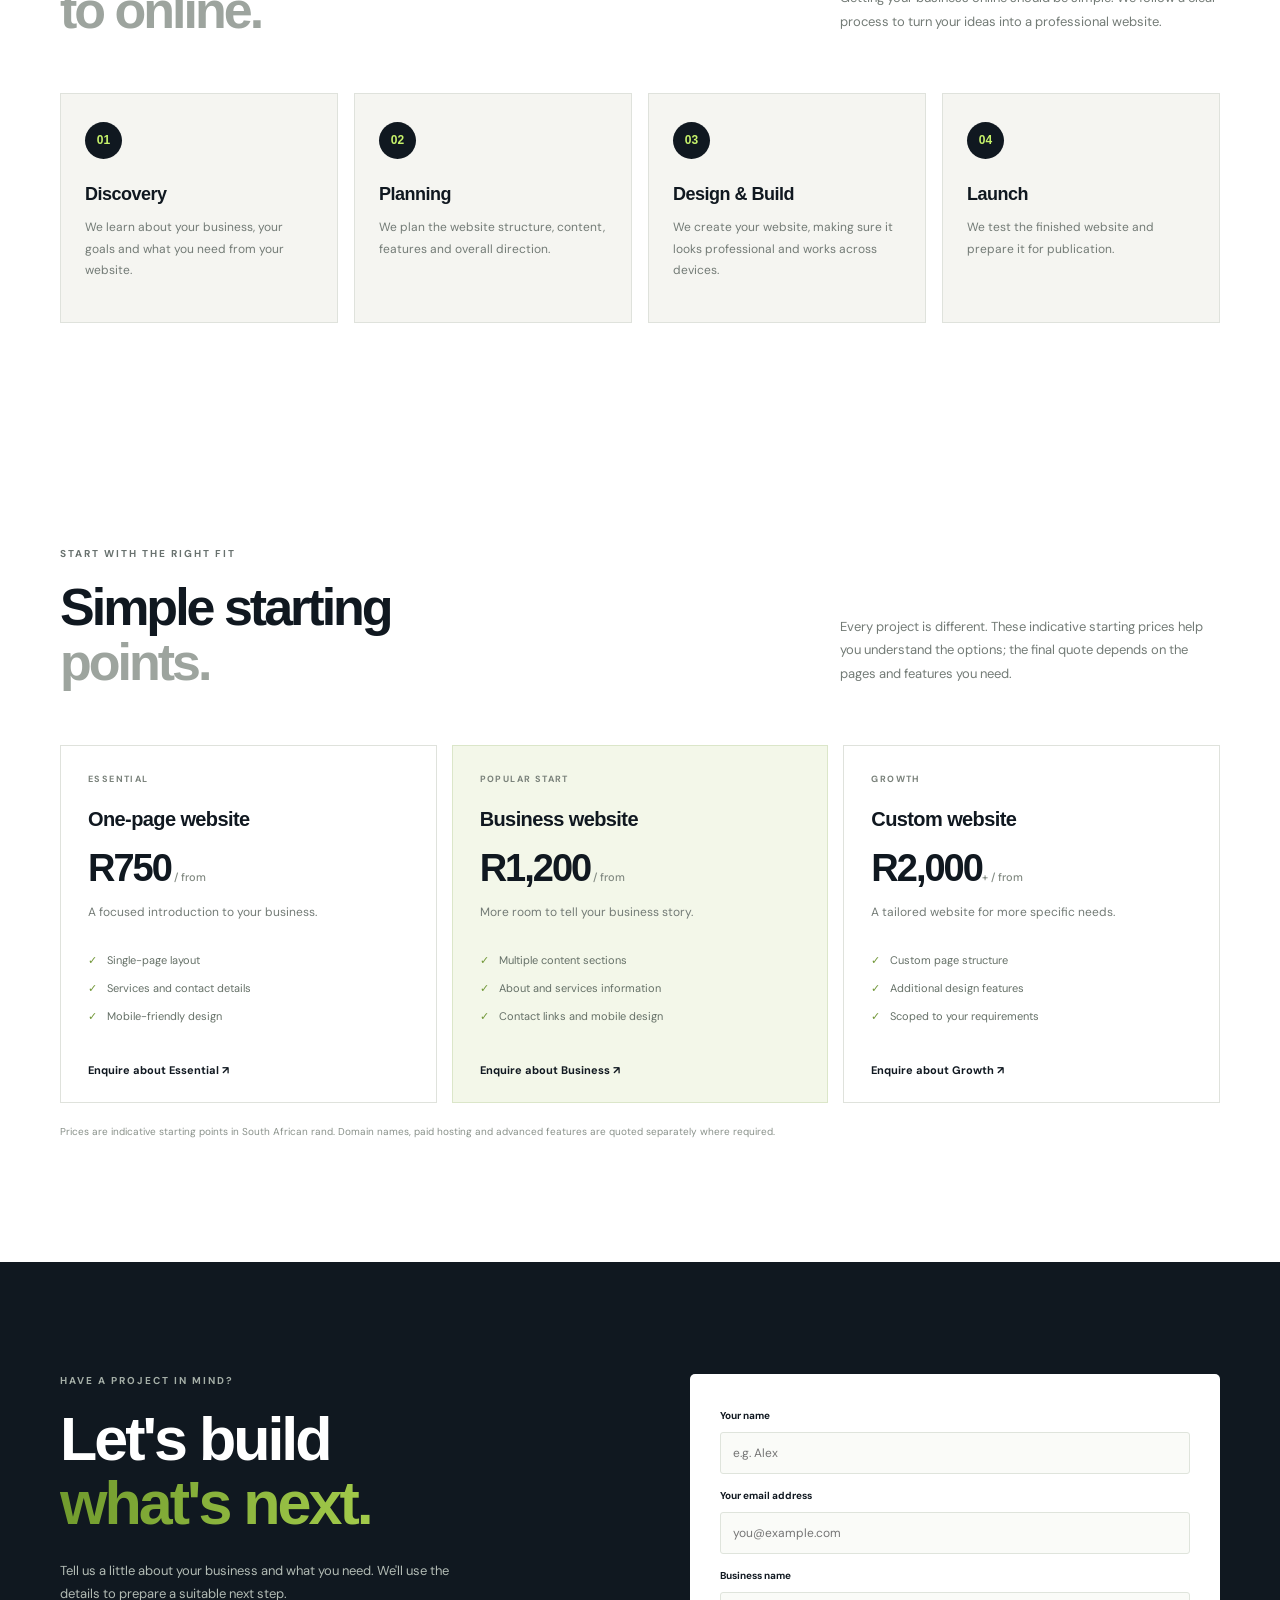
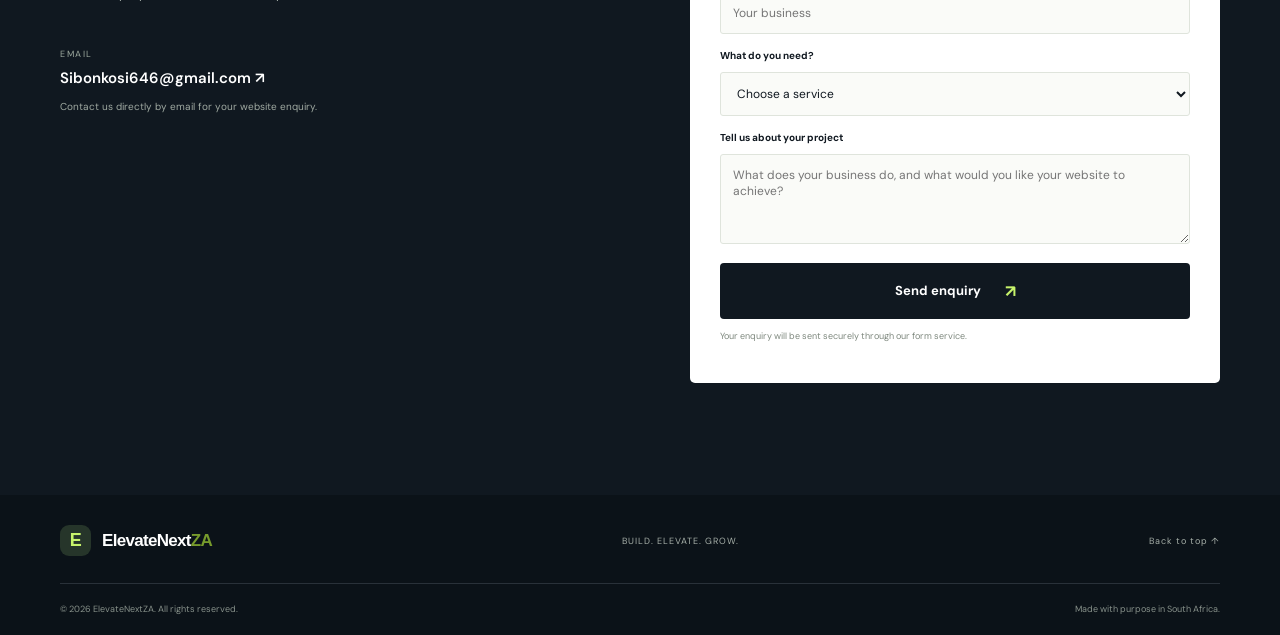
==== commit af0f9482: "Improve contact form and add Formspree integration" ====
--- a/index.html
+++ b/index.html
@@ -1,3 +1,4 @@
+
 <!DOCTYPE html>
 <html lang="en">
 <head>
@@ -6,92 +7,463 @@
   <meta name="description" content="ElevateNextZA builds clean, affordable websites that help small businesses grow online.">
   <meta name="theme-color" content="#101820">
   <title>ElevateNextZA | Build. Elevate. Grow.</title>
+
   <link rel="preconnect" href="https://fonts.googleapis.com">
   <link rel="preconnect" href="https://fonts.gstatic.com" crossorigin>
   <link href="https://fonts.googleapis.com/css2?family=DM+Sans:wght@400;500;600;700&family=Manrope:wght@400;500;600;700;800&display=swap" rel="stylesheet">
+
   <link rel="stylesheet" href="style.css">
   <script src="script.js" defer></script>
 </head>
+
 <body>
-  <header class="site-header">
-    <nav class="nav container" aria-label="Main navigation">
-      <a class="brand" href="#home" aria-label="ElevateNextZA home"><span class="brand-mark">E</span><span>ElevateNext<span class="brand-accent">ZA</span></span></a>
-      <button class="menu-toggle" aria-label="Open navigation" aria-expanded="false"><span></span><span></span></button>
-      <div class="nav-links">
-        <a href="#services">Services</a>
-        <a href="#work">Our work</a>
-        <a href="#about">About</a>
-        <a class="nav-cta" href="#contact">Let's talk <span>↗</span></a>
-      </div>
-    </nav>
-  </header>
-
-  <main>
-    <section class="hero section" id="home">
-      <div class="container hero-grid">
-        <div class="hero-copy">
-          <div class="eyebrow"><span class="eyebrow-dot"></span> DIGITAL SOLUTIONS FOR SMALL BUSINESS</div>
-          <h1>Your business deserves to <span class="gradient-text">stand out.</span></h1>
-          <p class="hero-description">We build clean, modern websites that help small businesses look professional, connect with customers and grow online.</p>
-          <div class="hero-actions">
-            <a class="button button-primary" href="#contact">Start a project <span>↗</span></a>
-            <a class="text-link" href="#services">Explore services <span>↓</span></a>
+
+<header class="site-header">
+  <nav class="nav container" aria-label="Main navigation">
+    <a class="brand" href="#home" aria-label="ElevateNextZA home">
+      <span class="brand-mark">E</span>
+      <span>ElevateNext<span class="brand-accent">ZA</span></span>
+    </a>
+
+    <button class="menu-toggle" aria-label="Open navigation" aria-expanded="false">
+      <span></span><span></span>
+    </button>
+
+    <div class="nav-links">
+      <a href="#services">Services</a>
+      <a href="#work">Our work</a>
+      <a href="#process">Our process</a>
+      <a href="#about">About</a>
+      <a class="nav-cta" href="#contact">Let's talk <span>↗</span></a>
+    </div>
+  </nav>
+</header>
+
+<main>
+
+  <!-- HERO -->
+  <section class="hero section" id="home">
+    <div class="container hero-grid">
+
+      <div class="hero-copy">
+        <div class="eyebrow">
+          <span class="eyebrow-dot"></span>
+          DIGITAL SOLUTIONS FOR SMALL BUSINESS
+        </div>
+
+        <h1>Your business deserves to <span class="gradient-text">stand out.</span></h1>
+
+        <p class="hero-description">
+          We build clean, modern websites that help small businesses look professional, connect with customers and grow online.
+        </p>
+
+        <div class="hero-actions">
+          <a class="button button-primary" href="#contact">Start a project <span>↗</span></a>
+          <a class="text-link" href="#services">Explore services <span>↓</span></a>
+        </div>
+
+        <div class="hero-note">
+          <span class="note-line"></span>
+          Built for ambitious South African businesses.
+        </div>
+      </div>
+
+      <div class="hero-art" aria-label="Website design preview">
+        <div class="art-glow"></div>
+
+        <div class="browser-card">
+          <div class="browser-top">
+            <div class="browser-dots"><i></i><i></i><i></i></div>
+            <span>yourbusiness.co.za</span>
+            <span class="browser-menu">•••</span>
           </div>
-          <div class="hero-note"><span class="note-line"></span> Built for ambitious South African businesses.</div>
-        </div>
-        <div class="hero-art" aria-label="Website design preview">
-          <div class="art-glow"></div>
-          <div class="browser-card">
-            <div class="browser-top"><div class="browser-dots"><i></i><i></i><i></i></div><span>yourbusiness.co.za</span><span class="browser-menu">•••</span></div>
-            <div class="mock-site">
-              <div class="mock-nav"><b>YOUR BRAND.</b><span>HOME　 ABOUT　 SERVICES</span></div>
-              <div class="mock-content"><div class="mock-kicker">MADE FOR MORE</div><div class="mock-heading">A better way<br>to <em>show up.</em></div><div class="mock-line"></div><div class="mock-button">DISCOVER MORE　↗</div></div>
-              <div class="mock-footer"><span>DESIGNED WITH PURPOSE</span><span>01 / 03</span></div>
+
+          <div class="mock-site">
+            <div class="mock-nav">
+              <b>YOUR BRAND.</b>
+              <span>HOME　 ABOUT　 SERVICES</span>
+            </div>
+
+            <div class="mock-content">
+              <div class="mock-kicker">MADE FOR MORE</div>
+              <div class="mock-heading">A better way<br>to <em>show up.</em></div>
+              <div class="mock-line"></div>
+              <div class="mock-button">DISCOVER MORE　↗</div>
+            </div>
+
+            <div class="mock-footer">
+              <span>DESIGNED WITH PURPOSE</span>
+              <span>01 / 03</span>
             </div>
           </div>
-          <div class="floating-tag tag-top"><span class="tag-icon">✳</span> Modern design</div>
-          <div class="floating-tag tag-bottom"><span class="tag-check">✓</span> Mobile-friendly websites</div>
-          <div class="hero-index">01 — DIGITAL PRESENCE</div>
-        </div>
-      </div>
-    </section>
-
-    <section class="trust-strip"><div class="container trust-inner"><span>GOOD DESIGN SHOULD BE</span><b>Clear.</b><b>Useful.</b><b>Accessible.</b><b>Built to grow.</b></div></section>
-
-    <section class="section services-section" id="services">
-      <div class="container">
-        <div class="section-heading"><div><div class="eyebrow">WHAT WE DO</div><h2>Make your first<br><span class="muted-heading">impression count.</span></h2></div><p>From a simple online presence to a complete business website, we make it easier for customers to find and understand what you offer.</p></div>
-        <div class="service-grid">
-          <article class="service-card"><div class="service-number">01 / WEBSITE DESIGN</div><div class="service-icon">↗</div><h3>Business websites</h3><p>Professional, responsive websites that introduce your business and make it easy for customers to reach you.</p><a href="#contact">Discuss a website <span>↗</span></a></article>
-          <article class="service-card featured-card"><div class="service-number">02 / ONLINE PRESENCE</div><div class="service-icon">◎</div><h3>Digital foundations</h3><p>Clear service information, contact links and useful pages that give your business a stronger online starting point.</p><a href="#contact">Build your presence <span>↗</span></a></article>
-          <article class="service-card"><div class="service-number">03 / WEBSITE REFRESH</div><div class="service-icon">✳</div><h3>Website upgrades</h3><p>Give an existing website a cleaner layout, improved mobile experience and more consistent look.</p><a href="#contact">Refresh my website <span>↗</span></a></article>
-        </div>
-      </div>
-    </section>
-
-    <section class="section work-section" id="work">
-      <div class="container">
-        <div class="section-heading"><div><div class="eyebrow">SELECTED CONCEPTS</div><h2>Ideas brought<br><span class="muted-heading">to the screen.</span></h2></div><p>These are concept projects showing the kind of websites we can create. They are demonstrations, not commissioned client work.</p></div>
-        <div class="work-grid">
-          <article class="work-card"><div class="work-visual barber-visual"><div class="visual-label">THE MODERN CUT</div><div class="barber-title">LOOK<br>SHARP<span>.</span></div><div class="visual-bottom">BARBER STUDIO　 /　 EST. 2026</div></div><div class="work-meta"><div><h3>Barbershop concept</h3><p>Service-led website · Booking enquiry</p></div><span>01</span></div></article>
-          <article class="work-card"><div class="work-visual food-visual"><div class="food-top">FRESH. LOCAL. GOOD.</div><div class="food-title">GOOD<br>FOOD<span>.</span></div><div class="food-bottom">A TAKEAWAY CONCEPT</div></div><div class="work-meta"><div><h3>Restaurant concept</h3><p>Menu layout · Contact information</p></div><span>02</span></div></article>
-          <article class="work-card"><div class="work-visual auto-visual"><div class="auto-small">DETAIL THAT MAKES A DIFFERENCE</div><div class="auto-title">CLEAN<br>RIDE<span>.</span></div><div class="auto-bottom">CAR CARE STUDIO</div></div><div class="work-meta"><div><h3>Car wash concept</h3><p>Service showcase · Mobile-first design</p></div><span>03</span></div></article>
-        </div>
-      </div>
-    </section>
-
-    <section class="about-section section" id="about"><div class="container about-grid"><div><div class="eyebrow">WHY ELEVATENEXTZA</div><h2>Big-business<br>quality. <span class="muted-heading">Small-business focus.</span></h2></div><div class="about-copy"><p class="about-lead">A good website shouldn't feel out of reach.</p><p>ElevateNextZA is a digital project focused on helping growing businesses build a clearer, more confident online presence. We believe useful design should be straightforward, accessible and made with purpose.</p><div class="values"><div><b>01</b><span>Simple, clear design</span></div><div><b>02</b><span>Mobile-first thinking</span></div><div><b>03</b><span>Honest communication</span></div></div></div></div></section>
-
-    <section class="section pricing-section"><div class="container"><div class="section-heading"><div><div class="eyebrow">START WITH THE RIGHT FIT</div><h2>Simple starting<br><span class="muted-heading">points.</span></h2></div><p>Every project is different. These indicative starting prices help you understand the options; the final quote depends on the pages and features you need.</p></div><div class="pricing-grid">
-      <article class="price-card"><div class="price-label">ESSENTIAL</div><h3>One-page website</h3><div class="price">R750<span> / from</span></div><p>A focused introduction to your business.</p><ul><li>Single-page layout</li><li>Services and contact details</li><li>Mobile-friendly design</li></ul><a href="#contact">Enquire about Essential ↗</a></article>
-      <article class="price-card price-featured"><div class="price-label">POPULAR START</div><h3>Business website</h3><div class="price">R1,200<span> / from</span></div><p>More room to tell your business story.</p><ul><li>Multiple content sections</li><li>About and services information</li><li>Contact links and mobile design</li></ul><a href="#contact">Enquire about Business ↗</a></article>
-      <article class="price-card"><div class="price-label">GROWTH</div><h3>Custom website</h3><div class="price">R2,000<span>+ / from</span></div><p>A tailored website for more specific needs.</p><ul><li>Custom page structure</li><li>Additional design features</li><li>Scoped to your requirements</li></ul><a href="#contact">Enquire about Growth ↗</a></article>
-    </div><p class="pricing-note">Prices are indicative starting points in South African rand. Domain names, paid hosting and advanced features are quoted separately where required.</p></div></section>
-
-    <section class="contact-section section" id="contact"><div class="container contact-grid"><div><div class="eyebrow">HAVE A PROJECT IN MIND?</div><h2>Let's build<br><span class="gradient-text">what's next.</span></h2><p>Tell us a little about your business and what you need. We'll use the details to prepare a suitable next step.</p><div class="contact-email"><span>EMAIL</span><a href="mailto:Sibonkosi646@gmail.com">Sibonkosi646@gmail.com ↗</a><small>Contact us directly by email for your website enquiry.</small></div></div>
-      <form class="contact-form" id="contactForm"><label for="name">Your name</label><input id="name" name="name" type="text" placeholder="e.g. Alex" required><label for="business">Business name</label><input id="business" name="business" type="text" placeholder="Your business"><label for="service">What do you need?</label><select id="service" name="service" required><option value="">Choose a service</option><option>One-page website</option><option>Business website</option><option>Custom website</option><option>Website refresh</option><option>Not sure yet</option></select><label for="message">Tell us about your project</label><textarea id="message" name="message" rows="4" placeholder="What does your business do, and what would you like your website to achieve?"></textarea><button class="button button-primary form-button" type="submit">Prepare email enquiry <span>↗</span></button><p class="form-note">This opens your email app with your enquiry. Nothing is sent automatically.</p><p class="form-status" id="formStatus" role="status"></p></form></div></section>
-  </main>
-
-  <footer class="footer"><div class="container footer-top"><a class="brand" href="#home"><span class="brand-mark">E</span><span>ElevateNext<span class="brand-accent">ZA</span></span></a><span>BUILD. ELEVATE. GROW.</span><a href="#home">Back to top ↑</a></div><div class="container footer-bottom"><span>© <span id="year"></span> ElevateNextZA. All rights reserved.</span><span>Made with purpose in South Africa.</span></div></footer>
+        </div>
+
+        <div class="floating-tag tag-top"><span class="tag-icon">✳</span> Modern design</div>
+        <div class="floating-tag tag-bottom"><span class="tag-check">✓</span> Mobile-friendly websites</div>
+        <div class="hero-index">01 — DIGITAL PRESENCE</div>
+      </div>
+
+    </div>
+  </section>
+
+  <!-- TRUST STRIP -->
+  <section class="trust-strip">
+    <div class="container trust-inner">
+      <span>GOOD DESIGN SHOULD BE</span>
+      <b>Clear.</b>
+      <b>Useful.</b>
+      <b>Accessible.</b>
+      <b>Built to grow.</b>
+    </div>
+  </section>
+
+  <!-- SERVICES -->
+  <section class="section services-section" id="services">
+    <div class="container">
+
+      <div class="section-heading">
+        <div>
+          <div class="eyebrow">WHAT WE DO</div>
+          <h2>Make your first<br><span class="muted-heading">impression count.</span></h2>
+        </div>
+
+        <p>
+          From a simple online presence to a complete business website, we make it easier for customers to find and understand what you offer.
+        </p>
+      </div>
+
+      <div class="service-grid">
+
+        <article class="service-card">
+          <div class="service-number">01 / WEBSITE DESIGN</div>
+          <div class="service-icon">↗</div>
+          <h3>Business websites</h3>
+          <p>Professional, responsive websites that introduce your business and make it easy for customers to reach you.</p>
+          <a href="#contact">Discuss a website <span>↗</span></a>
+        </article>
+
+        <article class="service-card featured-card">
+          <div class="service-number">02 / ONLINE PRESENCE</div>
+          <div class="service-icon">◎</div>
+          <h3>Digital foundations</h3>
+          <p>Clear service information, contact links and useful pages that give your business a stronger online starting point.</p>
+          <a href="#contact">Build your presence <span>↗</span></a>
+        </article>
+
+        <article class="service-card">
+          <div class="service-number">03 / WEBSITE REFRESH</div>
+          <div class="service-icon">✳</div>
+          <h3>Website upgrades</h3>
+          <p>Give an existing website a cleaner layout, improved mobile experience and more consistent look.</p>
+          <a href="#contact">Refresh my website <span>↗</span></a>
+        </article>
+
+      </div>
+    </div>
+  </section>
+
+  <!-- PORTFOLIO -->
+  <section class="section work-section" id="work">
+    <div class="container">
+
+      <div class="section-heading">
+        <div>
+          <div class="eyebrow">SELECTED CONCEPTS</div>
+          <h2>Ideas brought<br><span class="muted-heading">to the screen.</span></h2>
+        </div>
+
+        <p>
+          Explore our website concepts created for different types of businesses. Each project demonstrates our approach to design and online presence.
+        </p>
+      </div>
+
+      <div class="work-grid">
+
+        <article class="work-card">
+          <a href="https://horixion.github.io/elevatenextza/food-by-shayne/" target="_blank" rel="noopener noreferrer">
+            <div class="work-visual food-visual">
+              <div class="food-top">CATERING. EVENTS. EXPERIENCE.</div>
+              <div class="food-title">FOOD<br>BY SHAYNE<span>.</span></div>
+              <div class="food-bottom">FOOD & EVENTS MANAGEMENT</div>
+            </div>
+          </a>
+
+          <div class="work-meta">
+            <div>
+              <h3>Food by Shayne</h3>
+              <p>Catering concept · Events management</p>
+            </div>
+            <span>01</span>
+          </div>
+
+          <a href="https://horixion.github.io/elevatenextza/food-by-shayne/" target="_blank" rel="noopener noreferrer">View Website ↗</a>
+        </article>
+
+        <article class="work-card">
+          <a href="https://horixion.github.io/elevatenextza/ict-laundry/" target="_blank" rel="noopener noreferrer">
+            <div class="work-visual barber-visual">
+              <div class="visual-label">LAUNDRY SERVICES</div>
+              <div class="barber-title">ICT<br>LAUNDRY<span>.</span></div>
+              <div class="visual-bottom">CLEAN. FRESH. SIMPLE.</div>
+            </div>
+          </a>
+
+          <div class="work-meta">
+            <div>
+              <h3>ICT Laundry</h3>
+              <p>Laundry concept · Services showcase</p>
+            </div>
+            <span>02</span>
+          </div>
+
+          <a href="https://horixion.github.io/elevatenextza/ict-laundry/" target="_blank" rel="noopener noreferrer">View Website ↗</a>
+        </article>
+
+        <article class="work-card">
+          <a href="https://horixion.github.io/elevatenextza/thabisos-hair-salon/" target="_blank" rel="noopener noreferrer">
+            <div class="work-visual auto-visual">
+              <div class="auto-small">STYLE STARTS HERE</div>
+              <div class="auto-title">THABISO'S<br>SALON<span>.</span></div>
+              <div class="auto-bottom">HAIR SALON CONCEPT</div>
+            </div>
+          </a>
+
+          <div class="work-meta">
+            <div>
+              <h3>Thabiso's Hair Salon</h3>
+              <p>Salon concept · Services showcase</p>
+            </div>
+            <span>03</span>
+          </div>
+
+          <a href="https://horixion.github.io/elevatenextza/thabisos-hair-salon/" target="_blank" rel="noopener noreferrer">View Website ↗</a>
+        </article>
+
+      </div>
+
+      <p class="pricing-note">
+        These are independent website concepts created by ElevateNextZA. They are demonstrations and do not imply commissioned or endorsed client work.
+      </p>
+
+    </div>
+  </section>
+
+  <!-- ABOUT -->
+  <section class="about-section section" id="about">
+    <div class="container about-grid">
+
+      <div>
+        <div class="eyebrow">WHY ELEVATENEXTZA</div>
+        <h2>Big-business<br>quality. <span class="muted-heading">Small-business focus.</span></h2>
+      </div>
+
+      <div class="about-copy">
+        <p class="about-lead">A good website shouldn't feel out of reach.</p>
+
+        <p>
+          ElevateNextZA is a digital project focused on helping growing businesses build a clearer, more confident online presence. We believe useful design should be straightforward, accessible and made with purpose.
+        </p>
+
+        <div class="values">
+          <div><b>01</b><span>Simple, clear design</span></div>
+          <div><b>02</b><span>Mobile-first thinking</span></div>
+          <div><b>03</b><span>Honest communication</span></div>
+        </div>
+      </div>
+
+    </div>
+  </section>
+
+  <!-- HOW WE WORK -->
+  <section class="section process-section" id="process">
+    <div class="container">
+
+      <div class="section-heading">
+        <div>
+          <div class="eyebrow">OUR PROCESS</div>
+          <h2>From idea<br><span class="muted-heading">to online.</span></h2>
+        </div>
+
+        <p>
+          Getting your business online should be simple. We follow a clear process to turn your ideas into a professional website.
+        </p>
+      </div>
+
+      <div class="process-grid">
+
+        <article class="process-card">
+          <span>01</span>
+          <h3>Discovery</h3>
+          <p>We learn about your business, your goals and what you need from your website.</p>
+        </article>
+
+        <article class="process-card">
+          <span>02</span>
+          <h3>Planning</h3>
+          <p>We plan the website structure, content, features and overall direction.</p>
+        </article>
+
+        <article class="process-card">
+          <span>03</span>
+          <h3>Design & Build</h3>
+          <p>We create your website, making sure it looks professional and works across devices.</p>
+        </article>
+
+        <article class="process-card">
+          <span>04</span>
+          <h3>Launch</h3>
+          <p>We test the finished website and prepare it for publication.</p>
+        </article>
+
+      </div>
+    </div>
+  </section>
+
+  <!-- PRICING -->
+  <section class="section pricing-section">
+    <div class="container">
+
+      <div class="section-heading">
+        <div>
+          <div class="eyebrow">START WITH THE RIGHT FIT</div>
+          <h2>Simple starting<br><span class="muted-heading">points.</span></h2>
+        </div>
+
+        <p>
+          Every project is different. These indicative starting prices help you understand the options; the final quote depends on the pages and features you need.
+        </p>
+      </div>
+
+      <div class="pricing-grid">
+
+        <article class="price-card">
+          <div class="price-label">ESSENTIAL</div>
+          <h3>One-page website</h3>
+          <div class="price">R750<span> / from</span></div>
+          <p>A focused introduction to your business.</p>
+          <ul>
+            <li>Single-page layout</li>
+            <li>Services and contact details</li>
+            <li>Mobile-friendly design</li>
+          </ul>
+          <a href="#contact">Enquire about Essential ↗</a>
+        </article>
+
+        <article class="price-card price-featured">
+          <div class="price-label">POPULAR START</div>
+          <h3>Business website</h3>
+          <div class="price">R1,200<span> / from</span></div>
+          <p>More room to tell your business story.</p>
+          <ul>
+            <li>Multiple content sections</li>
+            <li>About and services information</li>
+            <li>Contact links and mobile design</li>
+          </ul>
+          <a href="#contact">Enquire about Business ↗</a>
+        </article>
+
+        <article class="price-card">
+          <div class="price-label">GROWTH</div>
+          <h3>Custom website</h3>
+          <div class="price">R2,000<span>+ / from</span></div>
+          <p>A tailored website for more specific needs.</p>
+          <ul>
+            <li>Custom page structure</li>
+            <li>Additional design features</li>
+            <li>Scoped to your requirements</li>
+          </ul>
+          <a href="#contact">Enquire about Growth ↗</a>
+        </article>
+
+      </div>
+
+      <p class="pricing-note">
+        Prices are indicative starting points in South African rand. Domain names, paid hosting and advanced features are quoted separately where required.
+      </p>
+
+    </div>
+  </section>
+
+  <!-- CONTACT -->
+  <section class="contact-section section" id="contact">
+    <div class="container contact-grid">
+
+      <div>
+        <div class="eyebrow">HAVE A PROJECT IN MIND?</div>
+        <h2>Let's build<br><span class="gradient-text">what's next.</span></h2>
+
+        <p>
+          Tell us a little about your business and what you need. We'll use the details to prepare a suitable next step.
+        </p>
+
+        <div class="contact-email">
+          <span>EMAIL</span>
+          <a href="mailto:Sibonkosi646@gmail.com">Sibonkosi646@gmail.com ↗</a>
+          <small>Contact us directly by email for your website enquiry.</small>
+        </div>
+      </div>
+
+      <form
+        class="contact-form"
+        id="contactForm"
+        action="https://formspree.io/f/xpppnlpk"
+        method="POST"
+      >
+
+        <label for="name">Your name</label>
+        <input id="name" name="name" type="text" placeholder="e.g. Alex" required>
+
+        <label for="email">Your email address</label>
+        <input id="email" name="email" type="email" placeholder="you@example.com" required>
+
+        <label for="business">Business name</label>
+        <input id="business" name="business" type="text" placeholder="Your business">
+
+        <label for="service">What do you need?</label>
+        <select id="service" name="service" required>
+          <option value="">Choose a service</option>
+          <option>One-page website</option>
+          <option>Business website</option>
+          <option>Custom website</option>
+          <option>Website refresh</option>
+          <option>Not sure yet</option>
+        </select>
+
+        <label for="message">Tell us about your project</label>
+        <textarea id="message" name="message" rows="4" placeholder="What does your business do, and what would you like your website to achieve?" required></textarea>
+
+        <button class="button button-primary form-button" type="submit" id="submitButton">
+          Send enquiry <span>↗</span>
+        </button>
+
+        <p class="form-note">Your enquiry will be sent securely through our form service.</p>
+        <p class="form-status" id="formStatus" role="status" aria-live="polite"></p>
+
+      </form>
+    </div>
+  </section>
+
+</main>
+
+<!-- FOOTER -->
+<footer class="footer">
+  <div class="container footer-top">
+
+    <a class="brand" href="#home">
+      <span class="brand-mark">E</span>
+      <span>ElevateNext<span class="brand-accent">ZA</span></span>
+    </a>
+
+    <span>BUILD. ELEVATE. GROW.</span>
+    <a href="#home">Back to top ↑</a>
+
+  </div>
+
+  <div class="container footer-bottom">
+    <span>© <span id="year"></span> ElevateNextZA. All rights reserved.</span>
+    <span>Made with purpose in South Africa.</span>
+  </div>
+</footer>
+
 </body>
-</html>+</html>
--- a/style.css
+++ b/style.css
@@ -1,4 +1,1264 @@
-:root{--ink:#101820;--paper:#f5f5f1;--white:#fff;--lime:#c7f36b;--muted:#858b8b;--line:#dfe2dc;--font:'DM Sans',sans-serif;--display:'Manrope',sans-serif}*{box-sizing:border-box}html{scroll-behavior:smooth;scroll-padding-top:90px}body{margin:0;background:var(--paper);color:var(--ink);font-family:var(--font);-webkit-font-smoothing:antialiased}a{color:inherit;text-decoration:none}.container{width:min(1160px,calc(100% - 48px));margin:auto}.section{padding:112px 0}.site-header{height:82px;background:rgba(245,245,241,.94);border-bottom:1px solid rgba(16,24,32,.08);position:sticky;top:0;z-index:10;backdrop-filter:blur(16px)}.nav{height:100%;display:flex;align-items:center;justify-content:space-between}.brand{display:inline-flex;align-items:center;gap:11px;font:800 17px var(--display);letter-spacing:-.7px}.brand-mark{width:31px;height:31px;display:grid;place-items:center;background:var(--ink);color:var(--lime);border-radius:9px;font:800 18px var(--display)}.brand-accent{color:#779b2c}.nav-links{display:flex;align-items:center;gap:37px;font-size:13px;font-weight:600}.nav-links>a:not(.nav-cta):hover,.text-link:hover{color:#779b2c}.nav-cta{background:var(--ink);color:white;padding:13px 18px;border-radius:5px}.nav-cta span{color:var(--lime);margin-left:8px}.menu-toggle{display:none;background:none;border:0}.hero{padding:95px 0 110px;overflow:hidden}.hero-grid{display:grid;grid-template-columns:1fr 1fr;align-items:center;gap:60px}.eyebrow{font-size:10px;letter-spacing:2px;font-weight:700;color:#68716e;display:flex;align-items:center;gap:10px}.eyebrow-dot{width:7px;height:7px;border-radius:50%;background:#83ae36}.hero h1,.section-heading h2,.about-grid h2,.contact-grid h2{font:800 clamp(48px,6vw,76px)/1.06 var(--display);letter-spacing:-4.5px;margin:27px 0 23px}.gradient-text{background:linear-gradient(100deg,#709a2d,#a3cb4b);-webkit-background-clip:text;background-clip:text;color:transparent}.hero-description{max-width:470px;color:#69716f;font-size:16px;line-height:1.8}.hero-actions{display:flex;align-items:center;gap:27px;margin-top:34px}.button{border:0;display:inline-flex;align-items:center;justify-content:center;gap:24px;padding:17px 21px;font:700 13px var(--font);cursor:pointer;border-radius:4px}.button-primary{background:var(--ink);color:white}.button-primary span{color:var(--lime);font-size:17px}.button-primary:hover{background:#263641}.text-link{font-size:13px;font-weight:700}.text-link span{margin-left:8px}.hero-note{display:flex;align-items:center;gap:12px;color:#7a817e;font-size:11px;margin-top:57px}.note-line{width:32px;height:1px;background:#a6b28d}.hero-art{position:relative;min-height:440px;display:grid;place-items:center}.art-glow{position:absolute;width:390px;height:390px;border-radius:50%;background:#e4edcf;filter:blur(2px)}.browser-card{position:relative;width:min(100%,480px);padding:10px;background:#fff;border-radius:10px;box-shadow:0 35px 90px #17251a22;transform:rotate(2deg)}.browser-top{height:27px;display:flex;align-items:center;justify-content:space-between;color:#929a96;font-size:8px;padding:0 9px}.browser-dots{display:flex;gap:4px}.browser-dots i{width:5px;height:5px;background:#cbd0c9;border-radius:50%}.mock-site{height:320px;background:#17251f;color:#f3f3e9;padding:22px 27px;position:relative;overflow:hidden}.mock-site:after{content:"";position:absolute;width:260px;height:260px;border:1px solid #c7f36b44;border-radius:50%;right:-70px;top:45px;box-shadow:0 0 0 28px #c7f36b0c,0 0 0 58px #c7f36b09}.mock-nav{display:flex;justify-content:space-between;font-size:7px;letter-spacing:1px;color:#c4c9bd}.mock-nav b{color:var(--lime);font-size:9px}.mock-content{position:relative;z-index:1;margin:48px 0 0 22px}.mock-kicker{font-size:7px;letter-spacing:2px;color:var(--lime)}.mock-heading{font:800 49px/.98 var(--display);letter-spacing:-3px;margin-top:13px}.mock-heading em{font-style:normal;color:var(--lime)}.mock-line{width:90px;height:1px;background:#748078;margin:18px 0}.mock-button{display:inline-block;background:var(--lime);color:#17251f;font-size:7px;font-weight:800;padding:10px 13px}.mock-footer{position:absolute;bottom:17px;left:27px;right:27px;display:flex;justify-content:space-between;font-size:6px;letter-spacing:1px;color:#8c978d}.floating-tag{position:absolute;background:#fff;box-shadow:0 12px 35px #17251a18;border-radius:6px;padding:13px 16px;font-size:10px;font-weight:700;display:flex;align-items:center;gap:9px}.tag-top{top:42px;right:-2px}.tag-bottom{bottom:43px;left:-20px}.tag-icon{font-size:18px;color:#7fa63c}.tag-check{width:18px;height:18px;background:#eaf3d9;color:#628b2c;border-radius:50%;display:grid;place-items:center}.hero-index{position:absolute;bottom:0;right:0;color:#929a91;font-size:8px;letter-spacing:1.5px}.trust-strip{background:var(--ink);color:white;padding:24px 0}.trust-inner{display:flex;align-items:center;justify-content:space-between;gap:20px}.trust-inner span{color:#a2aaa5;font-size:9px;letter-spacing:1.6px}.trust-inner b{font:600 14px var(--display)}.services-section{background:#fff}.section-heading{display:flex;align-items:end;justify-content:space-between;gap:50px;margin-bottom:55px}.section-heading h2,.about-grid h2,.contact-grid h2{font-size:52px;letter-spacing:-3px;margin:20px 0 0}.muted-heading{color:#9da49e}.section-heading>p{max-width:380px;color:#737b76;font-size:13px;line-height:1.8;margin:0 0 5px}.service-grid{display:grid;grid-template-columns:repeat(3,1fr);gap:16px}.service-card{min-height:290px;border:1px solid var(--line);padding:27px;position:relative}.featured-card{background:#f4f7ed;border-color:#e4ebd8}.service-number,.price-label{font-size:9px;letter-spacing:1.4px;color:#79817a;font-weight:700}.service-icon{font-size:28px;margin:32px 0 18px;color:#759b36}.service-card h3,.price-card h3{font:700 20px var(--display);letter-spacing:-.6px;margin:0 0 12px}.service-card p,.price-card>p{font-size:12px;color:#737b76;line-height:1.8;max-width:290px}.service-card>a{position:absolute;bottom:27px;font-size:11px;font-weight:700}.service-card>a span{color:#789e36;margin-left:8px}.work-section{background:#f5f5f1}.work-grid{display:grid;grid-template-columns:repeat(3,1fr);gap:20px}.work-visual{height:280px;padding:25px;position:relative;overflow:hidden;display:flex;flex-direction:column;justify-content:center}.barber-visual{background:#c8bda9;color:#20231f}.visual-label,.food-top,.auto-small{font-size:8px;letter-spacing:2px;font-weight:700}.barber-title,.food-title,.auto-title{font:800 55px/.9 var(--display);letter-spacing:-4px;margin-top:20px}.barber-title span,.food-title span,.auto-title span{color:#a0c64a}.visual-bottom,.food-bottom,.auto-bottom{position:absolute;bottom:20px;font-size:7px;letter-spacing:1.5px}.food-visual{background:#e5a15c;color:#382318}.food-title{font-size:62px}.food-title span{color:#f7e8b7}.auto-visual{background:#d5dfd4;color:#253b31}.auto-title{font-size:62px}.auto-title span{color:#789c43}.work-meta{display:flex;justify-content:space-between;align-items:start;padding:17px 2px}.work-meta h3{font:700 15px var(--display);margin:0 0 5px}.work-meta p{font-size:10px;color:#7b827c;margin:0}.work-meta>span{font-size:10px;color:#8c948d}.about-section{background:#e9eee1}.about-grid{display:grid;grid-template-columns:1fr 1fr;gap:90px;align-items:start}.about-grid h2{max-width:490px}.about-copy{padding-top:10px}.about-lead{font:700 20px var(--display);letter-spacing:-.5px}.about-copy>p:not(.about-lead){font-size:13px;line-height:1.9;color:#667068}.values{margin-top:36px;border-top:1px solid #d0d8c7}.values div{display:flex;gap:24px;padding:15px 0;border-bottom:1px solid #d0d8c7;font-size:12px;font-weight:600}.values b{font-size:10px;color:#789d3c}.pricing-section{background:#fff}.pricing-grid{display:grid;grid-template-columns:repeat(3,1fr);gap:15px}.price-card{border:1px solid var(--line);padding:27px;min-height:350px;position:relative}.price-featured{background:#f3f7e9;border-color:#dbe6c9}.price-card h3{margin-top:23px}.price{font:800 38px var(--display);letter-spacing:-2px;margin:16px 0 7px}.price span{font:500 11px var(--font);letter-spacing:0;color:#818981}.price-card ul{padding:0;list-style:none;margin:22px 0 45px}.price-card li{font-size:11px;color:#657067;padding:7px 0}.price-card li:before{content:"✓";color:#719738;margin-right:10px}.price-card>a{position:absolute;bottom:25px;font-size:11px;font-weight:700}.price-card>a:hover{color:#739a35}.pricing-note{font-size:10px;color:#89918a;margin-top:20px}.contact-section{background:var(--ink);color:#fff}.contact-grid{display:grid;grid-template-columns:1fr 1fr;gap:100px}.contact-grid .eyebrow{color:#a5afa7}.contact-grid h2{font-size:61px;margin-bottom:23px}.contact-grid>div>p{font-size:13px;line-height:1.8;color:#b2bbb4;max-width:400px}.contact-email{display:flex;flex-direction:column;gap:8px;margin-top:42px}.contact-email span{font-size:9px;letter-spacing:1.5px;color:#9ca99e}.contact-email a{font-size:15px;font-weight:600}.contact-email small{font-size:10px;color:#a0aaa2;margin-top:4px}.contact-form{background:#fff;color:var(--ink);padding:30px;display:flex;flex-direction:column;gap:10px;border-radius:5px}.contact-form label{font-size:10px;font-weight:700;margin-top:5px}.contact-form input,.contact-form select,.contact-form textarea{width:100%;border:1px solid #dfe4dc;border-radius:3px;padding:12px;font:12px var(--font);background:#fafbf8;color:var(--ink)}.contact-form textarea{resize:vertical}.contact-form input:focus,.contact-form select:focus,.contact-form textarea:focus{outline:2px solid #c7e69a;border-color:transparent}.form-button{margin-top:9px}.form-note,.form-status{font-size:9px;color:#7e887e;margin:0;line-height:1.6}.footer{background:#0b1218;color:#fff;padding:30px 0 20px}.footer-top,.footer-bottom{display:flex;align-items:center;justify-content:space-between}.footer-top{padding-bottom:27px;border-bottom:1px solid #293139}.footer-top>span,.footer-top>a:last-child,.footer-bottom{font-size:9px;letter-spacing:1px;color:#a6afa8}.footer .brand{color:#fff}.footer .brand-mark{background:#26352a}.footer-bottom{padding-top:19px;letter-spacing:0;color:#87918a}
-@media(max-width:800px){.section{padding:80px 0}.hero{padding:70px 0}.hero-grid{grid-template-columns:1fr;gap:20px}.hero-copy{max-width:600px}.hero-art{min-height:390px}.hero h1{font-size:62px}.section-heading{display:block}.section-heading>p{margin-top:22px}.service-grid,.pricing-grid{grid-template-columns:1fr 1fr}.service-card:last-child,.price-card:last-child{grid-column:1/-1}.work-grid{grid-template-columns:1fr 1fr}.work-card:last-child{grid-column:1/-1}.work-card:last-child .work-visual{height:230px}.about-grid{gap:35px}.contact-grid{gap:40px}.trust-inner{flex-wrap:wrap;justify-content:center}.trust-inner span{width:100%;text-align:center}}
-@media(max-width:560px){.container{width:min(100% - 36px,1160px)}.site-header{height:70px}.menu-toggle{display:flex;flex-direction:column;gap:5px;padding:10px}.menu-toggle span{width:22px;height:2px;background:var(--ink)}.nav-links{display:none;position:absolute;top:69px;left:0;right:0;background:var(--paper);padding:22px 24px 26px;flex-direction:column;align-items:stretch;gap:20px;border-bottom:1px solid var(--line)}.nav-links.open{display:flex}.nav-cta{text-align:center}.hero h1{font-size:51px;letter-spacing:-3.2px}.hero-description{font-size:14px}.hero-art{min-height:320px}.art-glow{width:280px;height:280px}.mock-site{height:245px;padding:17px}.mock-content{margin:36px 0 0 10px}.mock-heading{font-size:39px}.browser-card{width:94%}.tag-top{right:-5px;top:15px}.tag-bottom{left:-5px;bottom:22px}.floating-tag{font-size:8px;padding:10px}.hero-index{font-size:7px}.hero-note{margin-top:38px}.section-heading h2,.about-grid h2{font-size:42px;letter-spacing:-2.5px}.service-grid,.pricing-grid,.work-grid,.about-grid,.contact-grid{grid-template-columns:1fr}.service-card:last-child,.price-card:last-child,.work-card:last-child{grid-column:auto}.work-visual{height:245px}.work-card:last-child .work-visual{height:245px}.about-grid{gap:25px}.contact-grid{gap:35px}.contact-grid h2{font-size:53px}.contact-form{padding:22px}.trust-inner{gap:14px}.trust-inner b{font-size:12px}.footer-top{gap:15px;flex-wrap:wrap}.footer-top>span{order:3;width:100%}.footer-bottom{gap:12px;align-items:flex-start;flex-direction:column}}
-@media(prefers-reduced-motion:reduce){html{scroll-behavior:auto}*,*:before,*:after{animation-duration:.01ms!important;transition-duration:.01ms!important}}+
+:root {
+  --ink: #101820;
+  --paper: #f5f5f1;
+  --white: #fff;
+  --lime: #c7f36b;
+  --muted: #858b8b;
+  --line: #dfe2dc;
+  --font: 'DM Sans', sans-serif;
+  --display: 'Manrope', sans-serif;
+}
+
+* {
+  box-sizing: border-box;
+}
+
+html {
+  scroll-behavior: smooth;
+  scroll-padding-top: 90px;
+}
+
+body {
+  margin: 0;
+  background: var(--paper);
+  color: var(--ink);
+  font-family: var(--font);
+  -webkit-font-smoothing: antialiased;
+}
+
+a {
+  color: inherit;
+  text-decoration: none;
+}
+
+.container {
+  width: min(1160px, calc(100% - 48px));
+  margin: auto;
+}
+
+.section {
+  padding: 112px 0;
+}
+
+/* NAVIGATION */
+
+.site-header {
+  height: 82px;
+  background: rgba(245, 245, 241, .94);
+  border-bottom: 1px solid rgba(16, 24, 32, .08);
+  position: sticky;
+  top: 0;
+  z-index: 10;
+  backdrop-filter: blur(16px);
+}
+
+.nav {
+  height: 100%;
+  display: flex;
+  align-items: center;
+  justify-content: space-between;
+}
+
+.brand {
+  display: inline-flex;
+  align-items: center;
+  gap: 11px;
+  font: 800 17px var(--display);
+  letter-spacing: -.7px;
+}
+
+.brand-mark {
+  width: 31px;
+  height: 31px;
+  display: grid;
+  place-items: center;
+  background: var(--ink);
+  color: var(--lime);
+  border-radius: 9px;
+  font: 800 18px var(--display);
+}
+
+.brand-accent {
+  color: #779b2c;
+}
+
+.nav-links {
+  display: flex;
+  align-items: center;
+  gap: 37px;
+  font-size: 13px;
+  font-weight: 600;
+}
+
+.nav-links > a:not(.nav-cta):hover,
+.text-link:hover {
+  color: #779b2c;
+}
+
+.nav-cta {
+  background: var(--ink);
+  color: white;
+  padding: 13px 18px;
+  border-radius: 5px;
+}
+
+.nav-cta span {
+  color: var(--lime);
+  margin-left: 8px;
+}
+
+.menu-toggle {
+  display: none;
+  background: none;
+  border: 0;
+}
+
+/* HERO */
+
+.hero {
+  padding: 95px 0 110px;
+  overflow: hidden;
+}
+
+.hero-grid {
+  display: grid;
+  grid-template-columns: 1fr 1fr;
+  align-items: center;
+  gap: 60px;
+}
+
+.eyebrow {
+  font-size: 10px;
+  letter-spacing: 2px;
+  font-weight: 700;
+  color: #68716e;
+  display: flex;
+  align-items: center;
+  gap: 10px;
+}
+
+.eyebrow-dot {
+  width: 7px;
+  height: 7px;
+  border-radius: 50%;
+  background: #83ae36;
+}
+
+.hero h1,
+.section-heading h2,
+.about-grid h2,
+.contact-grid h2 {
+  font: 800 clamp(48px, 6vw, 76px)/1.06 var(--display);
+  letter-spacing: -4.5px;
+  margin: 27px 0 23px;
+}
+
+.gradient-text {
+  background: linear-gradient(100deg, #709a2d, #a3cb4b);
+  -webkit-background-clip: text;
+  background-clip: text;
+  color: transparent;
+}
+
+.hero-description {
+  max-width: 470px;
+  color: #69716f;
+  font-size: 16px;
+  line-height: 1.8;
+}
+
+.hero-actions {
+  display: flex;
+  align-items: center;
+  gap: 27px;
+  margin-top: 34px;
+}
+
+.button {
+  border: 0;
+  display: inline-flex;
+  align-items: center;
+  justify-content: center;
+  gap: 24px;
+  padding: 17px 21px;
+  font: 700 13px var(--font);
+  cursor: pointer;
+  border-radius: 4px;
+}
+
+.button-primary {
+  background: var(--ink);
+  color: white;
+}
+
+.button-primary span {
+  color: var(--lime);
+  font-size: 17px;
+}
+
+.button-primary:hover {
+  background: #263641;
+}
+
+.text-link {
+  font-size: 13px;
+  font-weight: 700;
+}
+
+.text-link span {
+  margin-left: 8px;
+}
+
+.hero-note {
+  display: flex;
+  align-items: center;
+  gap: 12px;
+  color: #7a817e;
+  font-size: 11px;
+  margin-top: 57px;
+}
+
+.note-line {
+  width: 32px;
+  height: 1px;
+  background: #a6b28d;
+}
+
+/* HERO ART */
+
+.hero-art {
+  position: relative;
+  min-height: 440px;
+  display: grid;
+  place-items: center;
+}
+
+.art-glow {
+  position: absolute;
+  width: 390px;
+  height: 390px;
+  border-radius: 50%;
+  background: #e4edcf;
+  filter: blur(2px);
+}
+
+.browser-card {
+  position: relative;
+  width: min(100%, 480px);
+  padding: 10px;
+  background: #fff;
+  border-radius: 10px;
+  box-shadow: 0 35px 90px #17251a22;
+  transform: rotate(2deg);
+}
+
+.browser-top {
+  height: 27px;
+  display: flex;
+  align-items: center;
+  justify-content: space-between;
+  color: #929a96;
+  font-size: 8px;
+  padding: 0 9px;
+}
+
+.browser-dots {
+  display: flex;
+  gap: 4px;
+}
+
+.browser-dots i {
+  width: 5px;
+  height: 5px;
+  background: #cbd0c9;
+  border-radius: 50%;
+}
+
+.mock-site {
+  height: 320px;
+  background: #17251f;
+  color: #f3f3e9;
+  padding: 22px 27px;
+  position: relative;
+  overflow: hidden;
+}
+
+.mock-site:after {
+  content: "";
+  position: absolute;
+  width: 260px;
+  height: 260px;
+  border: 1px solid #c7f36b44;
+  border-radius: 50%;
+  right: -70px;
+  top: 45px;
+  box-shadow: 0 0 0 28px #c7f36b0c, 0 0 0 58px #c7f36b09;
+}
+
+.mock-nav {
+  display: flex;
+  justify-content: space-between;
+  font-size: 7px;
+  letter-spacing: 1px;
+  color: #c4c9bd;
+}
+
+.mock-nav b {
+  color: var(--lime);
+  font-size: 9px;
+}
+
+.mock-content {
+  position: relative;
+  z-index: 1;
+  margin: 48px 0 0 22px;
+}
+
+.mock-kicker {
+  font-size: 7px;
+  letter-spacing: 2px;
+  color: var(--lime);
+}
+
+.mock-heading {
+  font: 800 49px/.98 var(--display);
+  letter-spacing: -3px;
+  margin-top: 13px;
+}
+
+.mock-heading em {
+  font-style: normal;
+  color: var(--lime);
+}
+
+.mock-line {
+  width: 90px;
+  height: 1px;
+  background: #748078;
+  margin: 18px 0;
+}
+
+.mock-button {
+  display: inline-block;
+  background: var(--lime);
+  color: #17251f;
+  font-size: 7px;
+  font-weight: 800;
+  padding: 10px 13px;
+}
+
+.mock-footer {
+  position: absolute;
+  bottom: 17px;
+  left: 27px;
+  right: 27px;
+  display: flex;
+  justify-content: space-between;
+  font-size: 6px;
+  letter-spacing: 1px;
+  color: #8c978d;
+}
+
+.floating-tag {
+  position: absolute;
+  background: #fff;
+  box-shadow: 0 12px 35px #17251a18;
+  border-radius: 6px;
+  padding: 13px 16px;
+  font-size: 10px;
+  font-weight: 700;
+  display: flex;
+  align-items: center;
+  gap: 9px;
+}
+
+.tag-top {
+  top: 42px;
+  right: -2px;
+}
+
+.tag-bottom {
+  bottom: 43px;
+  left: -20px;
+}
+
+.tag-icon {
+  font-size: 18px;
+  color: #7fa63c;
+}
+
+.tag-check {
+  width: 18px;
+  height: 18px;
+  background: #eaf3d9;
+  color: #628b2c;
+  border-radius: 50%;
+  display: grid;
+  place-items: center;
+}
+
+.hero-index {
+  position: absolute;
+  bottom: 0;
+  right: 0;
+  color: #929a91;
+  font-size: 8px;
+  letter-spacing: 1.5px;
+}
+
+/* TRUST STRIP */
+
+.trust-strip {
+  background: var(--ink);
+  color: white;
+  padding: 24px 0;
+}
+
+.trust-inner {
+  display: flex;
+  align-items: center;
+  justify-content: space-between;
+  gap: 20px;
+}
+
+.trust-inner span {
+  color: #a2aaa5;
+  font-size: 9px;
+  letter-spacing: 1.6px;
+}
+
+.trust-inner b {
+  font: 600 14px var(--display);
+}
+
+/* SECTION HEADINGS */
+
+.section-heading {
+  display: flex;
+  align-items: end;
+  justify-content: space-between;
+  gap: 50px;
+  margin-bottom: 55px;
+}
+
+.section-heading h2,
+.about-grid h2,
+.contact-grid h2 {
+  font-size: 52px;
+  letter-spacing: -3px;
+  margin: 20px 0 0;
+}
+
+.section-heading > p {
+  max-width: 380px;
+  color: #737b76;
+  font-size: 13px;
+  line-height: 1.8;
+  margin: 0 0 5px;
+}
+
+.muted-heading {
+  color: #9da49e;
+}
+
+/* SERVICES */
+
+.services-section {
+  background: #fff;
+}
+
+.service-grid {
+  display: grid;
+  grid-template-columns: repeat(3, 1fr);
+  gap: 16px;
+}
+
+.service-card {
+  min-height: 290px;
+  border: 1px solid var(--line);
+  padding: 27px;
+  position: relative;
+}
+
+.featured-card {
+  background: #f4f7ed;
+  border-color: #e4ebd8;
+}
+
+.service-number,
+.price-label {
+  font-size: 9px;
+  letter-spacing: 1.4px;
+  color: #79817a;
+  font-weight: 700;
+}
+
+.service-icon {
+  font-size: 28px;
+  margin: 32px 0 18px;
+  color: #759b36;
+}
+
+.service-card h3,
+.price-card h3 {
+  font: 700 20px var(--display);
+  letter-spacing: -.6px;
+  margin: 0 0 12px;
+}
+
+.service-card p,
+.price-card > p {
+  font-size: 12px;
+  color: #737b76;
+  line-height: 1.8;
+  max-width: 290px;
+}
+
+.service-card > a {
+  position: absolute;
+  bottom: 27px;
+  font-size: 11px;
+  font-weight: 700;
+}
+
+.service-card > a span {
+  color: #789e36;
+  margin-left: 8px;
+}
+
+/* PORTFOLIO */
+
+.work-section {
+  background: #f5f5f1;
+}
+
+.work-grid {
+  display: grid;
+  grid-template-columns: repeat(3, 1fr);
+  gap: 20px;
+}
+
+.work-card {
+  min-width: 0;
+}
+
+.work-visual {
+  height: 280px;
+  padding: 25px;
+  position: relative;
+  overflow: hidden;
+  display: flex;
+  flex-direction: column;
+  justify-content: center;
+  transition: transform .3s ease;
+}
+
+.work-card > a:first-child {
+  display: block;
+  overflow: hidden;
+}
+
+.work-card > a:first-child:hover .work-visual {
+  transform: scale(1.035);
+}
+
+.barber-visual {
+  background: #c8bda9;
+  color: #20231f;
+}
+
+.visual-label,
+.food-top,
+.auto-small {
+  font-size: 8px;
+  letter-spacing: 2px;
+  font-weight: 700;
+}
+
+.barber-title,
+.food-title,
+.auto-title {
+  font: 800 55px/.9 var(--display);
+  letter-spacing: -4px;
+  margin-top: 20px;
+}
+
+.barber-title span,
+.food-title span,
+.auto-title span {
+  color: #a0c64a;
+}
+
+.visual-bottom,
+.food-bottom,
+.auto-bottom {
+  position: absolute;
+  bottom: 20px;
+  font-size: 7px;
+  letter-spacing: 1.5px;
+}
+
+.food-visual {
+  background: #e5a15c;
+  color: #382318;
+}
+
+.food-title {
+  font-size: 62px;
+}
+
+.food-title span {
+  color: #f7e8b7;
+}
+
+.auto-visual {
+  background: #d5dfd4;
+  color: #253b31;
+}
+
+.auto-title {
+  font-size: 62px;
+}
+
+.auto-title span {
+  color: #789c43;
+}
+
+.work-meta {
+  display: flex;
+  justify-content: space-between;
+  align-items: start;
+  padding: 17px 2px;
+}
+
+.work-meta h3 {
+  font: 700 15px var(--display);
+  margin: 0 0 5px;
+}
+
+.work-meta p {
+  font-size: 10px;
+  color: #7b827c;
+  margin: 0;
+}
+
+.work-meta > span {
+  font-size: 10px;
+  color: #8c948d;
+}
+
+.work-card > a:last-child {
+  display: inline-block;
+  font-size: 11px;
+  font-weight: 700;
+  color: #719738;
+  margin: 0 2px 10px;
+}
+
+.work-card > a:last-child:hover {
+  color: var(--ink);
+}
+
+/* ABOUT */
+
+.about-section {
+  background: #e9eee1;
+}
+
+.about-grid {
+  display: grid;
+  grid-template-columns: 1fr 1fr;
+  gap: 90px;
+  align-items: start;
+}
+
+.about-grid h2 {
+  max-width: 490px;
+}
+
+.about-copy {
+  padding-top: 10px;
+}
+
+.about-lead {
+  font: 700 20px var(--display);
+  letter-spacing: -.5px;
+}
+
+.about-copy > p:not(.about-lead) {
+  font-size: 13px;
+  line-height: 1.9;
+  color: #667068;
+}
+
+.values {
+  margin-top: 36px;
+  border-top: 1px solid #d0d8c7;
+}
+
+.values div {
+  display: flex;
+  gap: 24px;
+  padding: 15px 0;
+  border-bottom: 1px solid #d0d8c7;
+  font-size: 12px;
+  font-weight: 600;
+}
+
+.values b {
+  font-size: 10px;
+  color: #789d3c;
+}
+
+/* HOW WE WORK */
+
+.process-section {
+  background: #fff;
+}
+
+.process-grid {
+  display: grid;
+  grid-template-columns: repeat(4, 1fr);
+  gap: 16px;
+}
+
+.process-card {
+  padding: 28px 24px;
+  min-height: 230px;
+  background: #f5f5f1;
+  border: 1px solid var(--line);
+  position: relative;
+  transition: transform .25s ease, background .25s ease;
+}
+
+.process-card:hover {
+  transform: translateY(-5px);
+  background: #f0f5e7;
+}
+
+.process-card > span {
+  display: inline-grid;
+  place-items: center;
+  width: 37px;
+  height: 37px;
+  background: var(--ink);
+  color: var(--lime);
+  border-radius: 50%;
+  font: 700 12px var(--display);
+}
+
+.process-card h3 {
+  font: 700 18px var(--display);
+  letter-spacing: -.5px;
+  margin: 25px 0 12px;
+}
+
+.process-card p {
+  font-size: 12px;
+  line-height: 1.8;
+  color: #737b76;
+  margin: 0;
+}
+
+/* PRICING */
+
+.pricing-section {
+  background: #fff;
+}
+
+.pricing-grid {
+  display: grid;
+  grid-template-columns: repeat(3, 1fr);
+  gap: 15px;
+}
+
+.price-card {
+  border: 1px solid var(--line);
+  padding: 27px;
+  min-height: 350px;
+  position: relative;
+}
+
+.price-featured {
+  background: #f3f7e9;
+  border-color: #dbe6c9;
+}
+
+.price-card h3 {
+  margin-top: 23px;
+}
+
+.price {
+  font: 800 38px var(--display);
+  letter-spacing: -2px;
+  margin: 16px 0 7px;
+}
+
+.price span {
+  font: 500 11px var(--font);
+  letter-spacing: 0;
+  color: #818981;
+}
+
+.price-card ul {
+  padding: 0;
+  list-style: none;
+  margin: 22px 0 45px;
+}
+
+.price-card li {
+  font-size: 11px;
+  color: #657067;
+  padding: 7px 0;
+}
+
+.price-card li:before {
+  content: "✓";
+  color: #719738;
+  margin-right: 10px;
+}
+
+.price-card > a {
+  position: absolute;
+  bottom: 25px;
+  font-size: 11px;
+  font-weight: 700;
+}
+
+.price-card > a:hover {
+  color: #739a35;
+}
+
+.pricing-note {
+  font-size: 10px;
+  color: #89918a;
+  margin-top: 20px;
+  line-height: 1.7;
+}
+
+/* CONTACT */
+
+.contact-section {
+  background: var(--ink);
+  color: #fff;
+}
+
+.contact-grid {
+  display: grid;
+  grid-template-columns: 1fr 1fr;
+  gap: 100px;
+}
+
+.contact-grid .eyebrow {
+  color: #a5afa7;
+}
+
+.contact-grid h2 {
+  font-size: 61px;
+  margin-bottom: 23px;
+}
+
+.contact-grid > div > p {
+  font-size: 13px;
+  line-height: 1.8;
+  color: #b2bbb4;
+  max-width: 400px;
+}
+
+.contact-email {
+  display: flex;
+  flex-direction: column;
+  gap: 8px;
+  margin-top: 42px;
+}
+
+.contact-email span {
+  font-size: 9px;
+  letter-spacing: 1.5px;
+  color: #9ca99e;
+}
+
+.contact-email a {
+  font-size: 15px;
+  font-weight: 600;
+}
+
+.contact-email small {
+  font-size: 10px;
+  color: #a0aaa2;
+  margin-top: 4px;
+}
+
+.contact-form {
+  background: #fff;
+  color: var(--ink);
+  padding: 30px;
+  display: flex;
+  flex-direction: column;
+  gap: 10px;
+  border-radius: 5px;
+}
+
+.contact-form label {
+  font-size: 10px;
+  font-weight: 700;
+  margin-top: 5px;
+}
+
+.contact-form input,
+.contact-form select,
+.contact-form textarea {
+  width: 100%;
+  border: 1px solid #dfe4dc;
+  border-radius: 3px;
+  padding: 12px;
+  font: 12px var(--font);
+  background: #fafbf8;
+  color: var(--ink);
+}
+
+.contact-form textarea {
+  resize: vertical;
+}
+
+.contact-form input:focus,
+.contact-form select:focus,
+.contact-form textarea:focus {
+  outline: 2px solid #c7e69a;
+  border-color: transparent;
+}
+
+.form-button {
+  margin-top: 9px;
+}
+
+.form-note,
+.form-status {
+  font-size: 9px;
+  color: #7e887e;
+  margin: 0;
+  line-height: 1.6;
+}
+
+/* FOOTER */
+
+.footer {
+  background: #0b1218;
+  color: #fff;
+  padding: 30px 0 20px;
+}
+
+.footer-top,
+.footer-bottom {
+  display: flex;
+  align-items: center;
+  justify-content: space-between;
+}
+
+.footer-top {
+  padding-bottom: 27px;
+  border-bottom: 1px solid #293139;
+}
+
+.footer-top > span,
+.footer-top > a:last-child,
+.footer-bottom {
+  font-size: 9px;
+  letter-spacing: 1px;
+  color: #a6afa8;
+}
+
+.footer .brand {
+  color: #fff;
+}
+
+.footer .brand-mark {
+  background: #26352a;
+}
+
+.footer-bottom {
+  padding-top: 19px;
+  letter-spacing: 0;
+  color: #87918a;
+}
+
+/* TABLET */
+
+@media(max-width: 800px) {
+
+  .section {
+    padding: 80px 0;
+  }
+
+  .hero {
+    padding: 70px 0;
+  }
+
+  .hero-grid {
+    grid-template-columns: 1fr;
+    gap: 20px;
+  }
+
+  .hero-copy {
+    max-width: 600px;
+  }
+
+  .hero-art {
+    min-height: 390px;
+  }
+
+  .hero h1 {
+    font-size: 62px;
+  }
+
+  .section-heading {
+    display: block;
+  }
+
+  .section-heading > p {
+    margin-top: 22px;
+  }
+
+  .service-grid,
+  .pricing-grid {
+    grid-template-columns: 1fr 1fr;
+  }
+
+  .service-card:last-child,
+  .price-card:last-child {
+    grid-column: 1 / -1;
+  }
+
+  .work-grid {
+    grid-template-columns: 1fr 1fr;
+  }
+
+  .work-card:last-child {
+    grid-column: 1 / -1;
+  }
+
+  .work-card:last-child .work-visual {
+    height: 230px;
+  }
+
+  .process-grid {
+    grid-template-columns: 1fr 1fr;
+  }
+
+  .about-grid {
+    gap: 35px;
+  }
+
+  .contact-grid {
+    gap: 40px;
+  }
+
+  .trust-inner {
+    flex-wrap: wrap;
+    justify-content: center;
+  }
+
+  .trust-inner span {
+    width: 100%;
+    text-align: center;
+  }
+}
+
+/* MOBILE */
+
+@media(max-width: 560px) {
+
+  .container {
+    width: min(100% - 36px, 1160px);
+  }
+
+  .site-header {
+    height: 70px;
+  }
+
+  .menu-toggle {
+    display: flex;
+    flex-direction: column;
+    gap: 5px;
+    padding: 10px;
+  }
+
+  .menu-toggle span {
+    width: 22px;
+    height: 2px;
+    background: var(--ink);
+  }
+
+  .nav-links {
+    display: none;
+    position: absolute;
+    top: 69px;
+    left: 0;
+    right: 0;
+    background: var(--paper);
+    padding: 22px 24px 26px;
+    flex-direction: column;
+    align-items: stretch;
+    gap: 20px;
+    border-bottom: 1px solid var(--line);
+  }
+
+  .nav-links.open {
+    display: flex;
+  }
+
+  .nav-cta {
+    text-align: center;
+  }
+
+  .hero h1 {
+    font-size: 51px;
+    letter-spacing: -3.2px;
+  }
+
+  .hero-description {
+    font-size: 14px;
+  }
+
+  .hero-art {
+    min-height: 320px;
+  }
+
+  .art-glow {
+    width: 280px;
+    height: 280px;
+  }
+
+  .mock-site {
+    height: 245px;
+    padding: 17px;
+  }
+
+  .mock-content {
+    margin: 36px 0 0 10px;
+  }
+
+  .mock-heading {
+    font-size: 39px;
+  }
+
+  .browser-card {
+    width: 94%;
+  }
+
+  .tag-top {
+    right: -5px;
+    top: 15px;
+  }
+
+  .tag-bottom {
+    left: -5px;
+    bottom: 22px;
+  }
+
+  .floating-tag {
+    font-size: 8px;
+    padding: 10px;
+  }
+
+  .hero-index {
+    font-size: 7px;
+  }
+
+  .hero-note {
+    margin-top: 38px;
+  }
+
+  .section-heading h2,
+  .about-grid h2 {
+    font-size: 42px;
+    letter-spacing: -2.5px;
+  }
+
+  .service-grid,
+  .pricing-grid,
+  .work-grid,
+  .about-grid,
+  .contact-grid {
+    grid-template-columns: 1fr;
+  }
+
+  .service-card:last-child,
+  .price-card:last-child,
+  .work-card:last-child {
+    grid-column: auto;
+  }
+
+  .work-visual {
+    height: 245px;
+  }
+
+  .work-card:last-child .work-visual {
+    height: 245px;
+  }
+
+  .process-grid {
+    grid-template-columns: 1fr;
+  }
+
+  .process-card {
+    min-height: 190px;
+  }
+
+  .about-grid {
+    gap: 25px;
+  }
+
+  .contact-grid {
+    gap: 35px;
+  }
+
+  .contact-grid h2 {
+    font-size: 53px;
+  }
+
+  .contact-form {
+    padding: 22px;
+  }
+
+  .trust-inner {
+    gap: 14px;
+  }
+
+  .trust-inner b {
+    font-size: 12px;
+  }
+
+  .footer-top {
+    gap: 15px;
+    flex-wrap: wrap;
+  }
+
+  .footer-top > span {
+    order: 3;
+    width: 100%;
+  }
+
+  .footer-bottom {
+    gap: 12px;
+    align-items: flex-start;
+    flex-direction: column;
+  }
+}
+
+/* REDUCED MOTION */
+
+@media(prefers-reduced-motion: reduce) {
+
+  html {
+    scroll-behavior: auto;
+  }
+
+  *,
+  *:before,
+  *:after {
+    animation-duration: .01ms !important;
+    transition-duration: .01ms !important;
+  }
+}
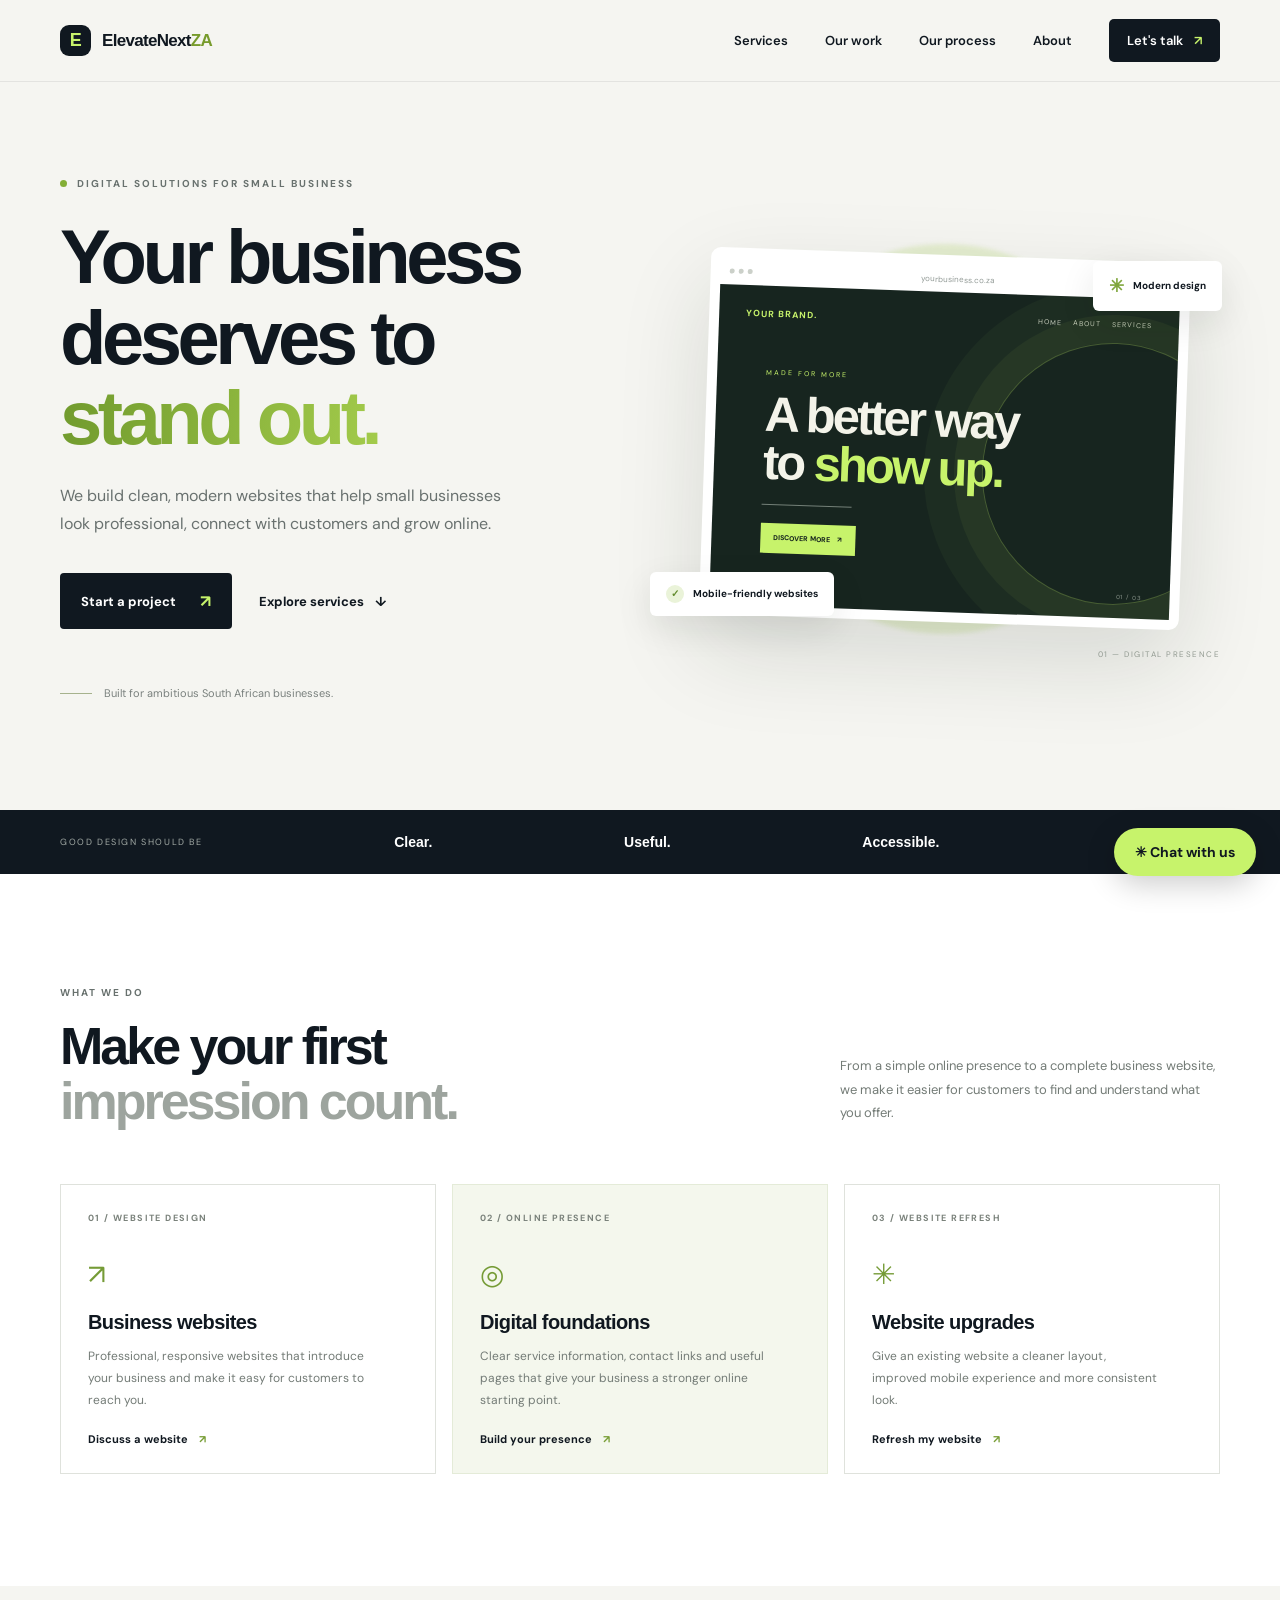
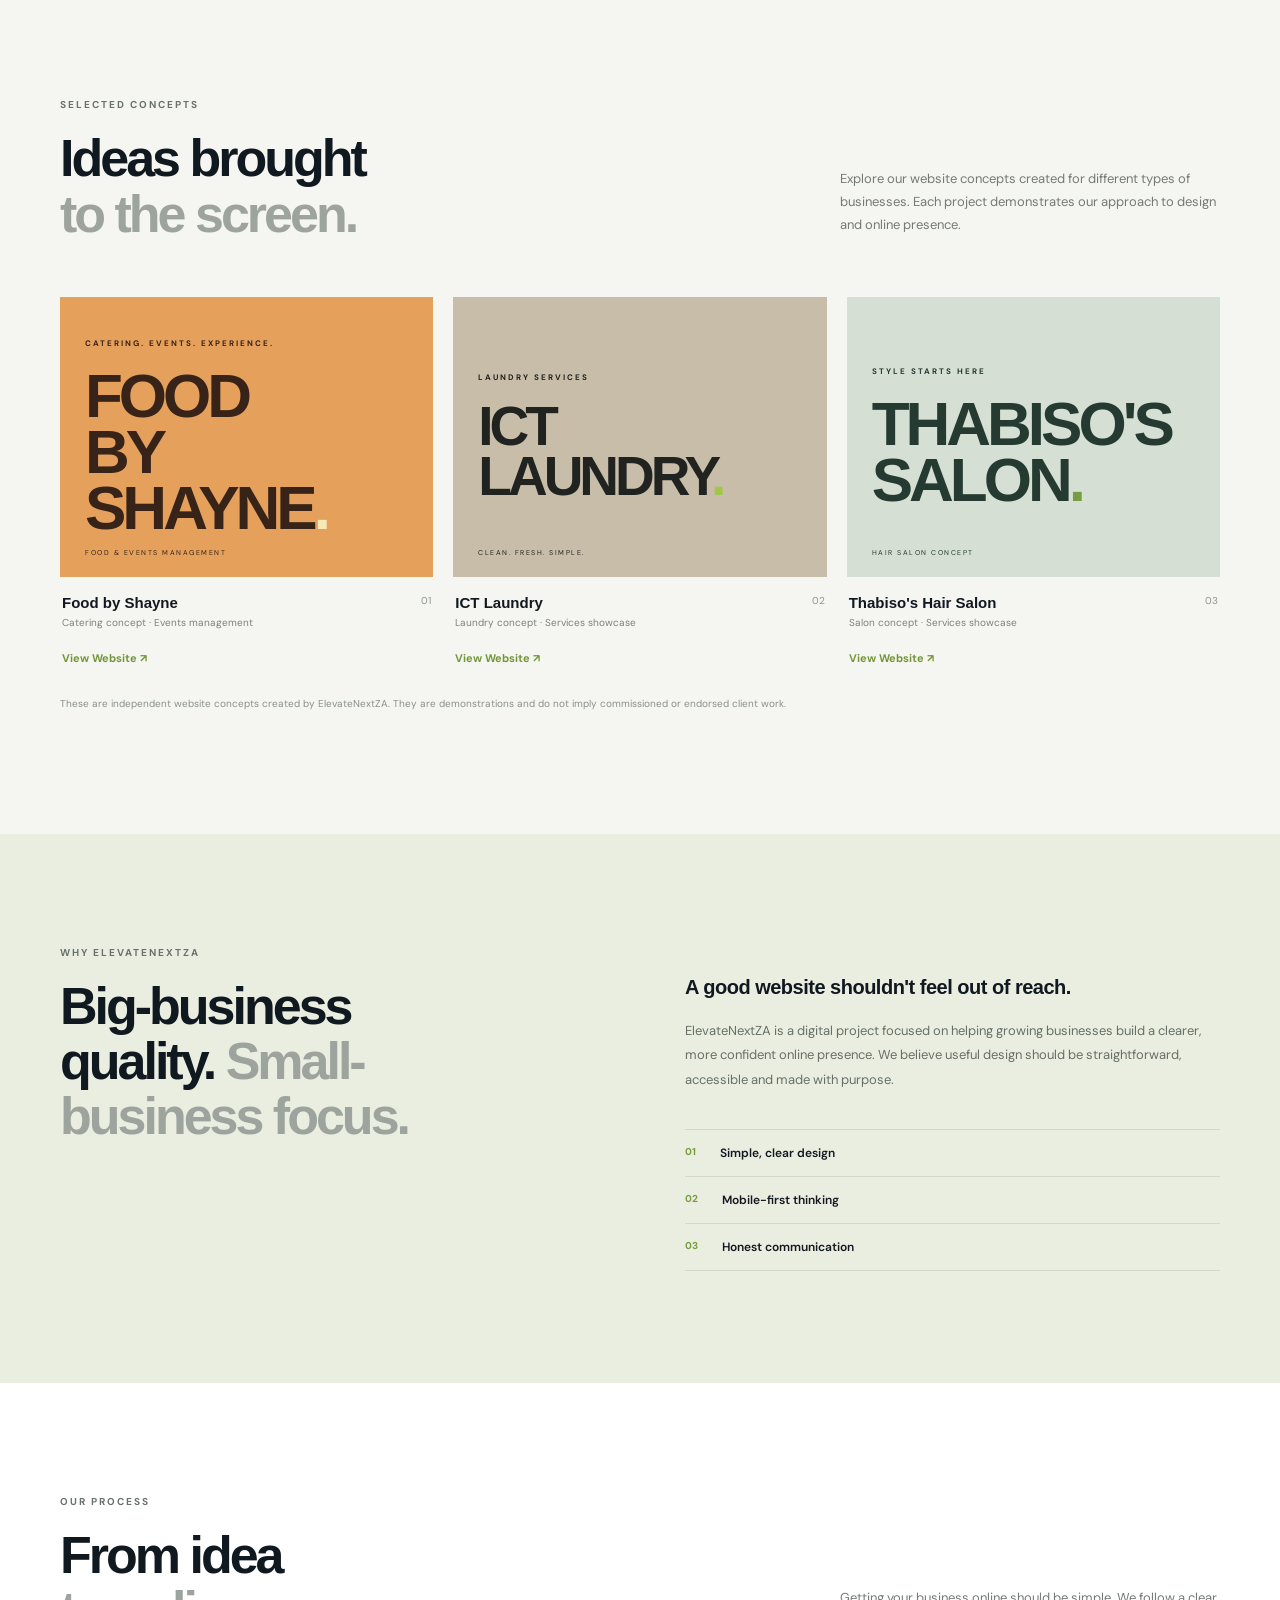
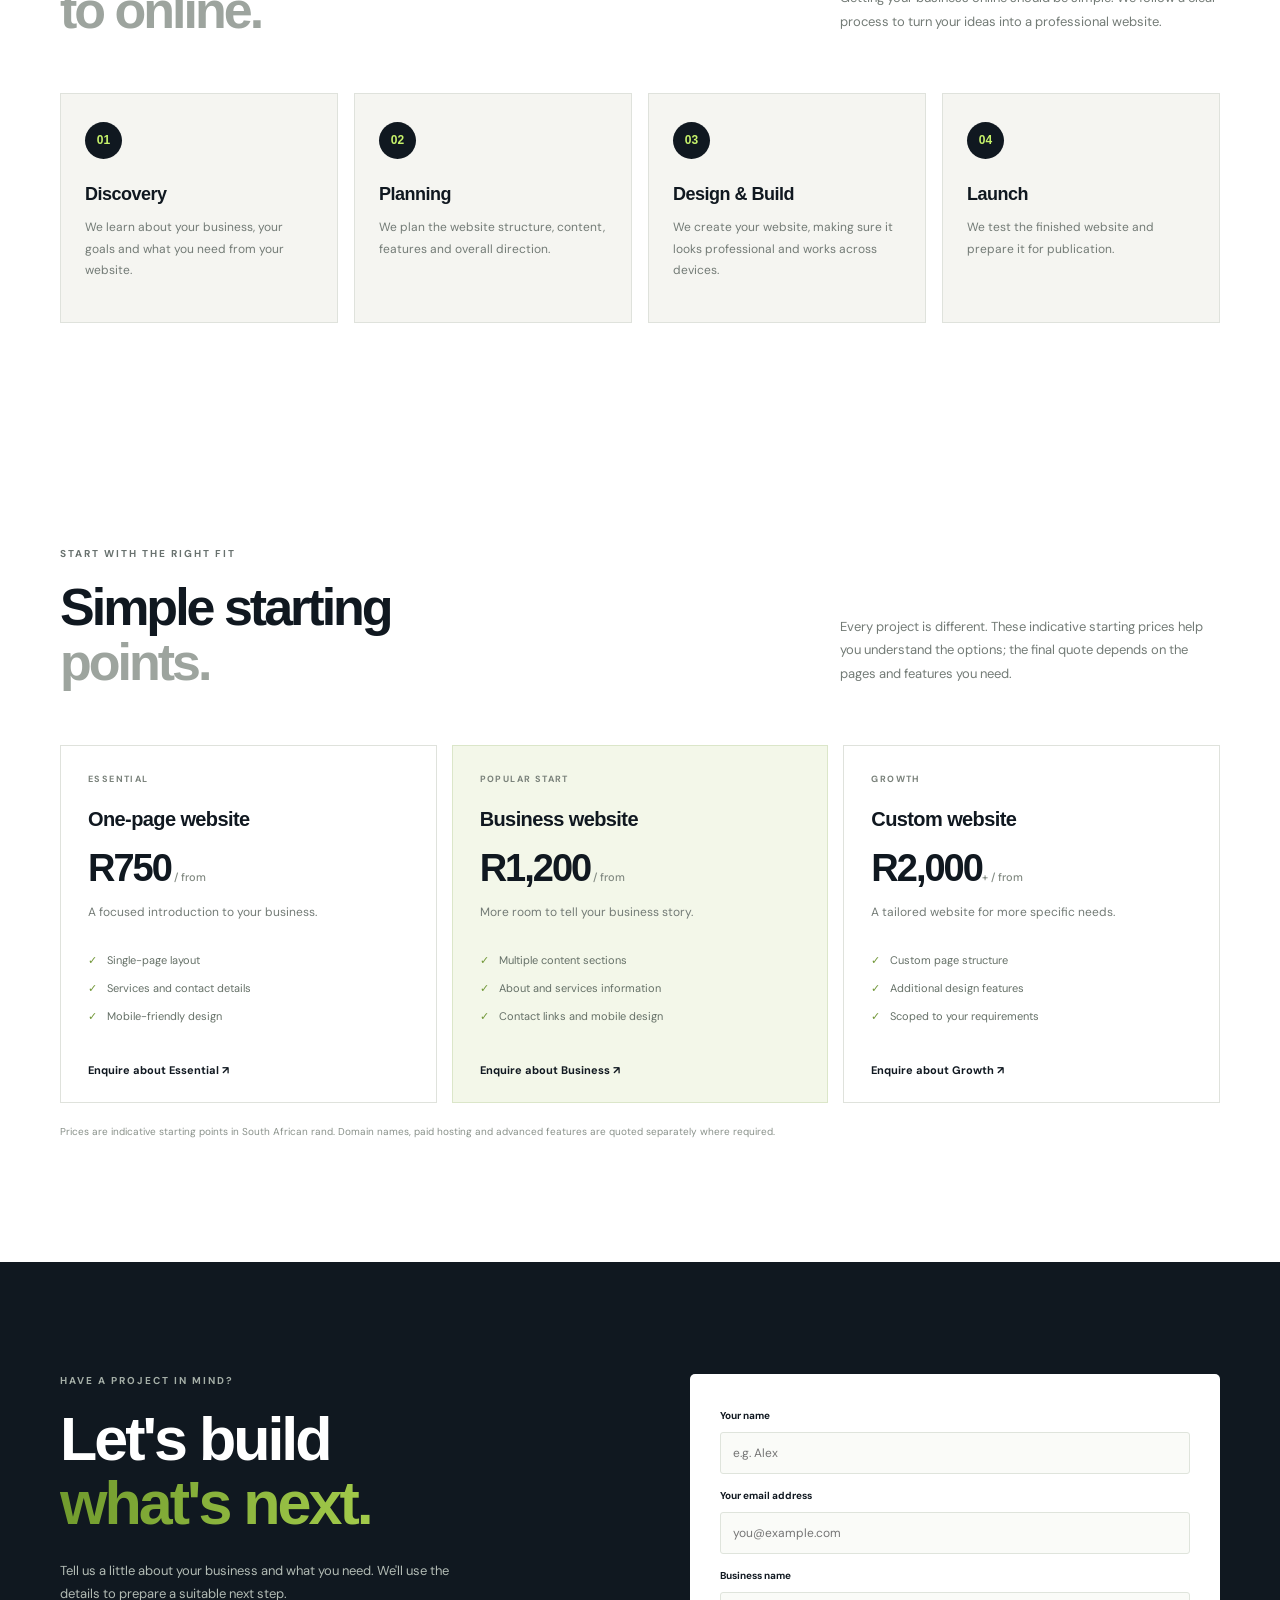
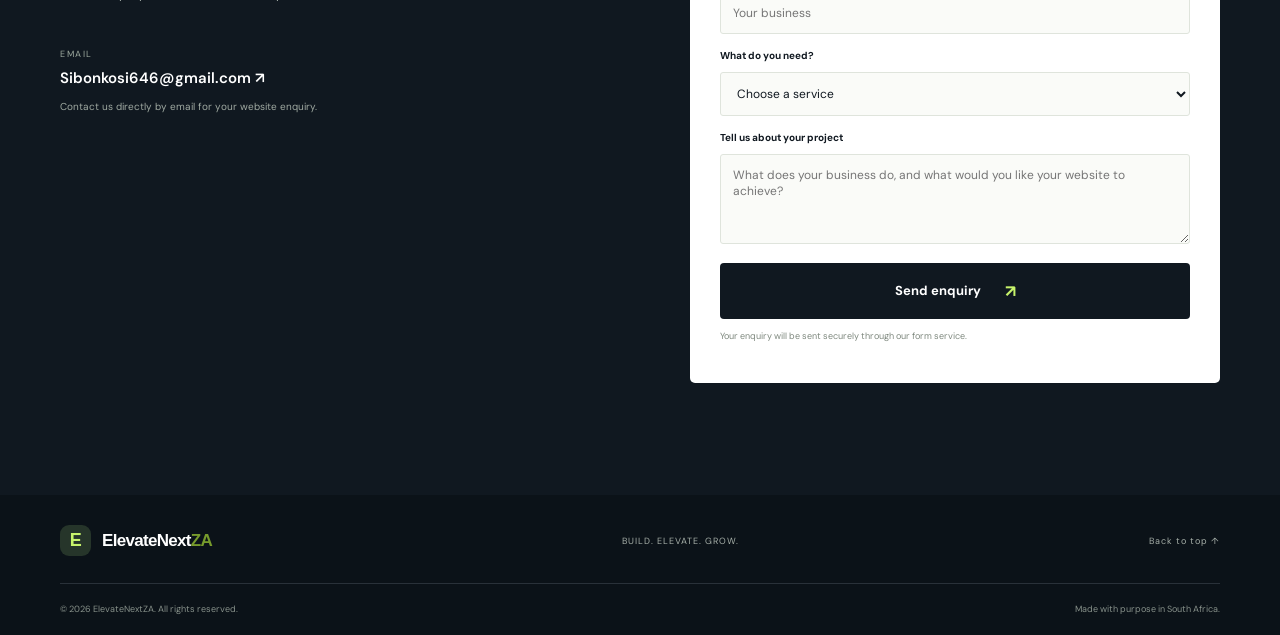
==== commit 69d774f4: "Add visible ElevateNext AI chatbot" ====
--- a/index.html
+++ b/index.html
@@ -465,5 +465,83 @@
   </div>
 </footer>
 
+
+<!-- ======================================
+     ELEVATENEXT AI CHATBOT
+====================================== -->
+
+<button
+  type="button"
+  class="elevate-chat-button"
+  id="elevateChatButton"
+  aria-label="Open ElevateNext AI assistant"
+  aria-expanded="false"
+>
+  ✳ Chat with us
+</button>
+
+<section
+  class="elevate-chat-window"
+  id="elevateChatWindow"
+  aria-label="ElevateNext AI chat assistant"
+  aria-hidden="true"
+>
+
+  <div class="elevate-chat-header">
+    <div>
+      <h3>ElevateNext AI</h3>
+      <p><span class="chat-status-dot"></span> YOUR WEBSITE ASSISTANT</p>
+    </div>
+
+    <button
+      type="button"
+      class="elevate-chat-close"
+      id="elevateChatClose"
+      aria-label="Close chat"
+    >
+      ×
+    </button>
+  </div>
+
+  <div
+    class="elevate-chat-messages"
+    id="elevateChatMessages"
+    aria-live="polite"
+  ></div>
+
+  <div class="elevate-chat-quick">
+    <button type="button" data-question="What services do you offer?">Services</button>
+    <button type="button" data-question="What are your prices?">Pricing</button>
+    <button type="button" data-question="How do I get started?">Get started</button>
+  </div>
+
+  <form class="elevate-chat-form" id="elevateChatForm">
+    <input
+      type="text"
+      class="elevate-chat-input"
+      id="elevateChatInput"
+      placeholder="Ask us something..."
+      autocomplete="off"
+      maxlength="1200"
+      aria-label="Type your message"
+      required
+    >
+
+    <button
+      type="submit"
+      class="elevate-chat-send"
+      id="elevateChatSend"
+      aria-label="Send message"
+    >
+      ↑
+    </button>
+  </form>
+
+  <div class="elevate-chat-footer">
+    AI responses may not always be accurate. Please don't share private information.
+  </div>
+
+</section>
+
 </body>
 </html>
--- a/style.css
+++ b/style.css
@@ -981,6 +981,207 @@
   padding-top: 19px;
   letter-spacing: 0;
   color: #87918a;
+}
+
+/* ======================================
+   ELEVATENEXT AI CHATBOT
+====================================== */
+
+.elevate-chat-button {
+  position: fixed;
+  right: 24px;
+  bottom: 24px;
+  z-index: 9999;
+  border: none;
+  border-radius: 50px;
+  padding: 15px 21px;
+  background: var(--lime);
+  color: var(--ink);
+  font-family: var(--font);
+  font-size: 14px;
+  font-weight: 700;
+  cursor: pointer;
+  box-shadow: 0 8px 30px rgba(0, 0, 0, .2);
+  transition: transform .2s ease, box-shadow .2s ease;
+}
+
+.elevate-chat-button:hover {
+  transform: translateY(-3px);
+  box-shadow: 0 12px 35px rgba(0, 0, 0, .25);
+}
+
+.elevate-chat-window {
+  position: fixed;
+  right: 24px;
+  bottom: 90px;
+  z-index: 9999;
+  width: 360px;
+  max-width: calc(100vw - 32px);
+  height: 490px;
+  max-height: calc(100vh - 120px);
+  background: #fff;
+  border: 1px solid #e7e9eb;
+  border-radius: 18px;
+  box-shadow: 0 12px 50px rgba(0, 0, 0, .22);
+  display: none;
+  flex-direction: column;
+  overflow: hidden;
+  font-family: var(--font);
+}
+
+.elevate-chat-window.open {
+  display: flex;
+}
+
+.elevate-chat-header {
+  background: var(--ink);
+  color: #fff;
+  padding: 19px;
+  display: flex;
+  justify-content: space-between;
+  align-items: center;
+}
+
+.elevate-chat-header h3 {
+  margin: 0;
+  font-size: 16px;
+  color: #fff;
+}
+
+.elevate-chat-header p {
+  margin: 6px 0 0;
+  font-size: 10px;
+  letter-spacing: 1px;
+  color: var(--lime);
+}
+
+.chat-status-dot {
+  display: inline-block;
+  width: 7px;
+  height: 7px;
+  margin-right: 5px;
+  background: var(--lime);
+  border-radius: 50%;
+}
+
+.elevate-chat-close {
+  border: none;
+  background: transparent;
+  color: #fff;
+  font-size: 25px;
+  cursor: pointer;
+}
+
+.elevate-chat-messages {
+  flex: 1;
+  min-height: 0;
+  padding: 16px;
+  overflow-y: auto;
+  display: flex;
+  flex-direction: column;
+  gap: 12px;
+  background: #f7f8f6;
+}
+
+.elevate-chat-message {
+  max-width: 88%;
+  padding: 12px 14px;
+  border-radius: 13px;
+  font-size: 13px;
+  line-height: 1.6;
+  white-space: pre-line;
+  overflow-wrap: anywhere;
+}
+
+.elevate-chat-message.bot {
+  align-self: flex-start;
+  background: #fff;
+  color: var(--ink);
+  border: 1px solid #e9ebed;
+}
+
+.elevate-chat-message.user {
+  align-self: flex-end;
+  background: var(--ink);
+  color: #fff;
+}
+
+.elevate-chat-message.loading {
+  color: #727b83;
+  font-style: italic;
+}
+
+.elevate-chat-quick {
+  display: flex;
+  flex-wrap: wrap;
+  gap: 7px;
+  padding: 12px 14px 0;
+  background: #fff;
+}
+
+.elevate-chat-quick button {
+  border: 1px solid #dfe3e5;
+  background: #fff;
+  color: var(--ink);
+  border-radius: 20px;
+  padding: 7px 10px;
+  font-size: 11px;
+  cursor: pointer;
+}
+
+.elevate-chat-quick button:hover {
+  background: #f0f5e8;
+  border-color: var(--lime);
+}
+
+.elevate-chat-form {
+  display: flex;
+  gap: 8px;
+  padding: 13px;
+  background: #fff;
+  border-top: 1px solid #e9ebed;
+}
+
+.elevate-chat-input {
+  flex: 1;
+  min-width: 0;
+  border: 1px solid #dfe3e5;
+  border-radius: 25px;
+  padding: 12px 14px;
+  outline: none;
+  font-family: var(--font);
+  font-size: 13px;
+}
+
+.elevate-chat-input:focus {
+  border-color: #9acb43;
+}
+
+.elevate-chat-send {
+  flex-shrink: 0;
+  width: 43px;
+  height: 43px;
+  border: none;
+  border-radius: 50%;
+  background: var(--lime);
+  color: var(--ink);
+  font-size: 18px;
+  font-weight: 700;
+  cursor: pointer;
+}
+
+.elevate-chat-send:disabled {
+  opacity: .5;
+  cursor: not-allowed;
+}
+
+.elevate-chat-footer {
+  background: #fff;
+  color: #8a9299;
+  padding: 0 12px 10px;
+  text-align: center;
+  font-size: 9px;
+  line-height: 1.5;
 }
 
 /* TABLET */
@@ -1245,6 +1446,21 @@
     align-items: flex-start;
     flex-direction: column;
   }
+
+  /* CHATBOT MOBILE */
+
+  .elevate-chat-button {
+    right: 15px;
+    bottom: 15px;
+  }
+
+  .elevate-chat-window {
+    right: 10px;
+    bottom: 75px;
+    width: calc(100vw - 20px);
+    max-width: none;
+    height: min(490px, calc(100dvh - 100px));
+  }
 }
 
 /* REDUCED MOTION */
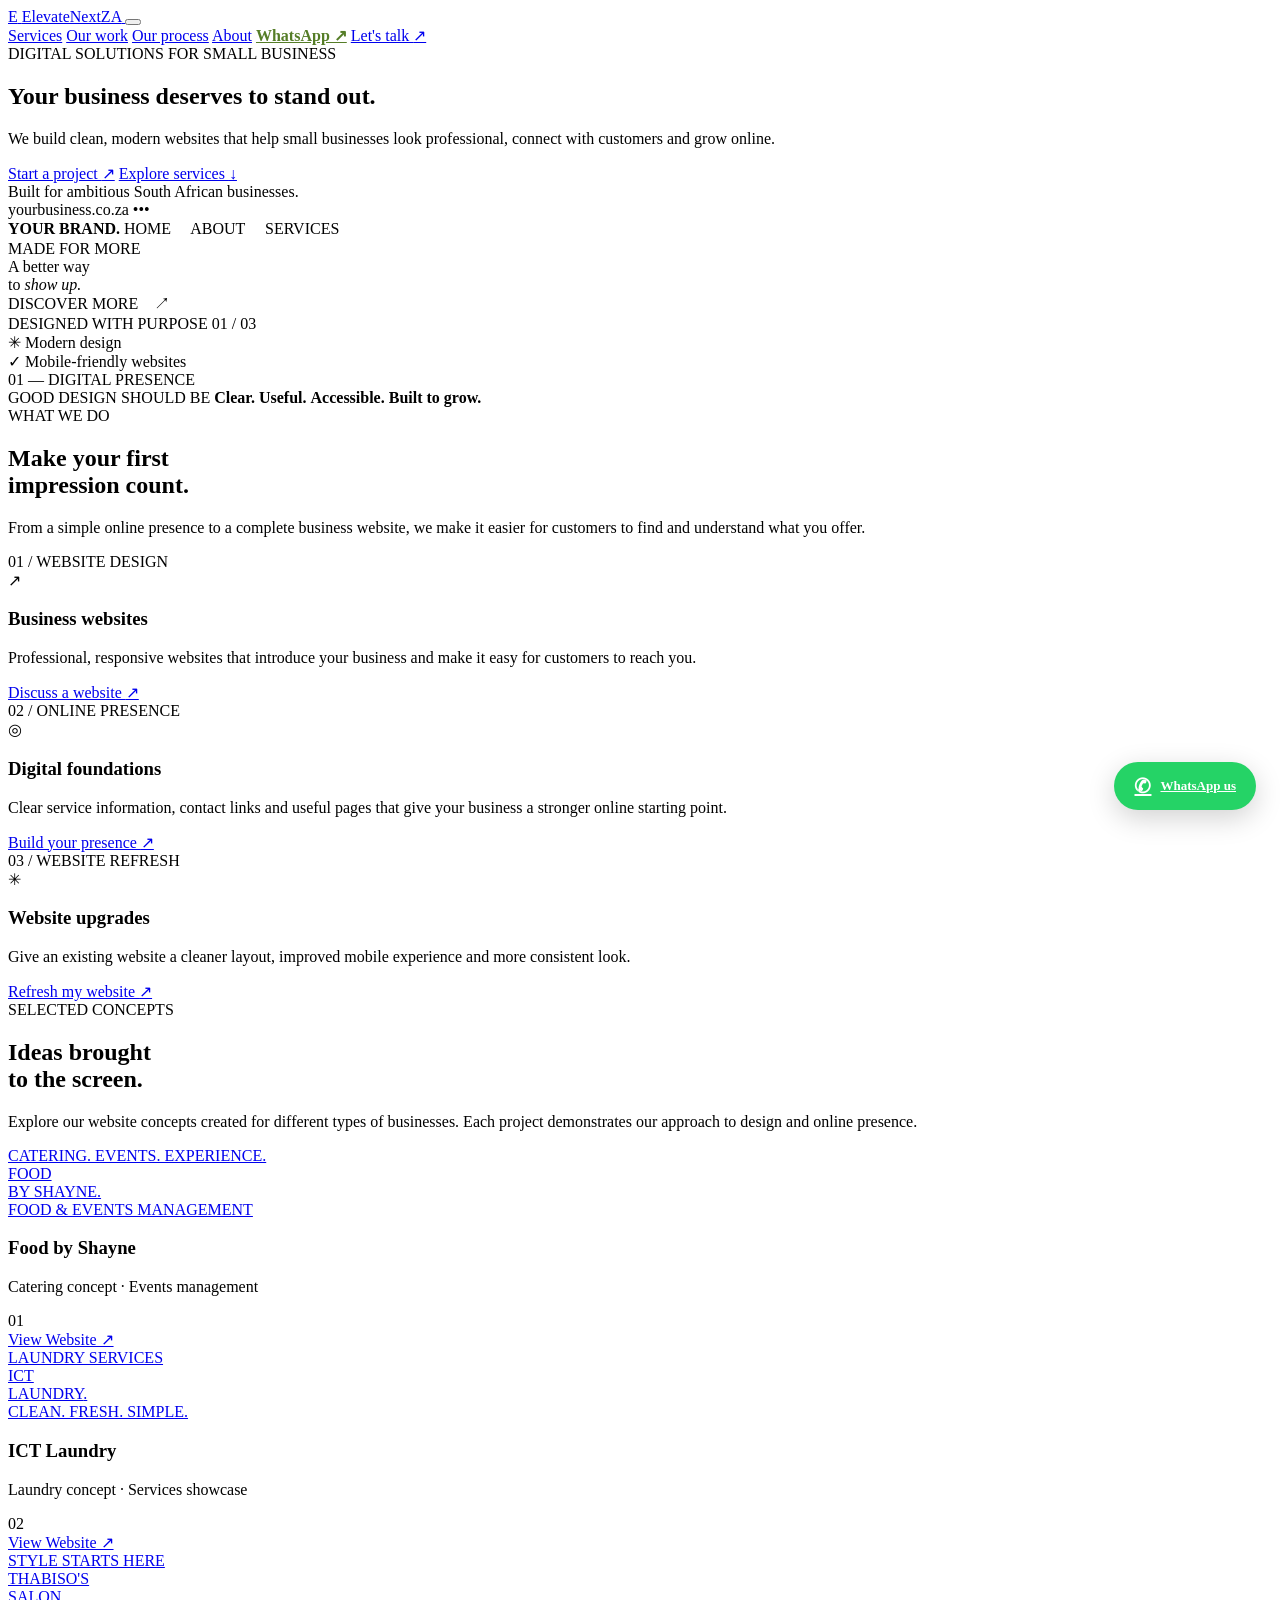
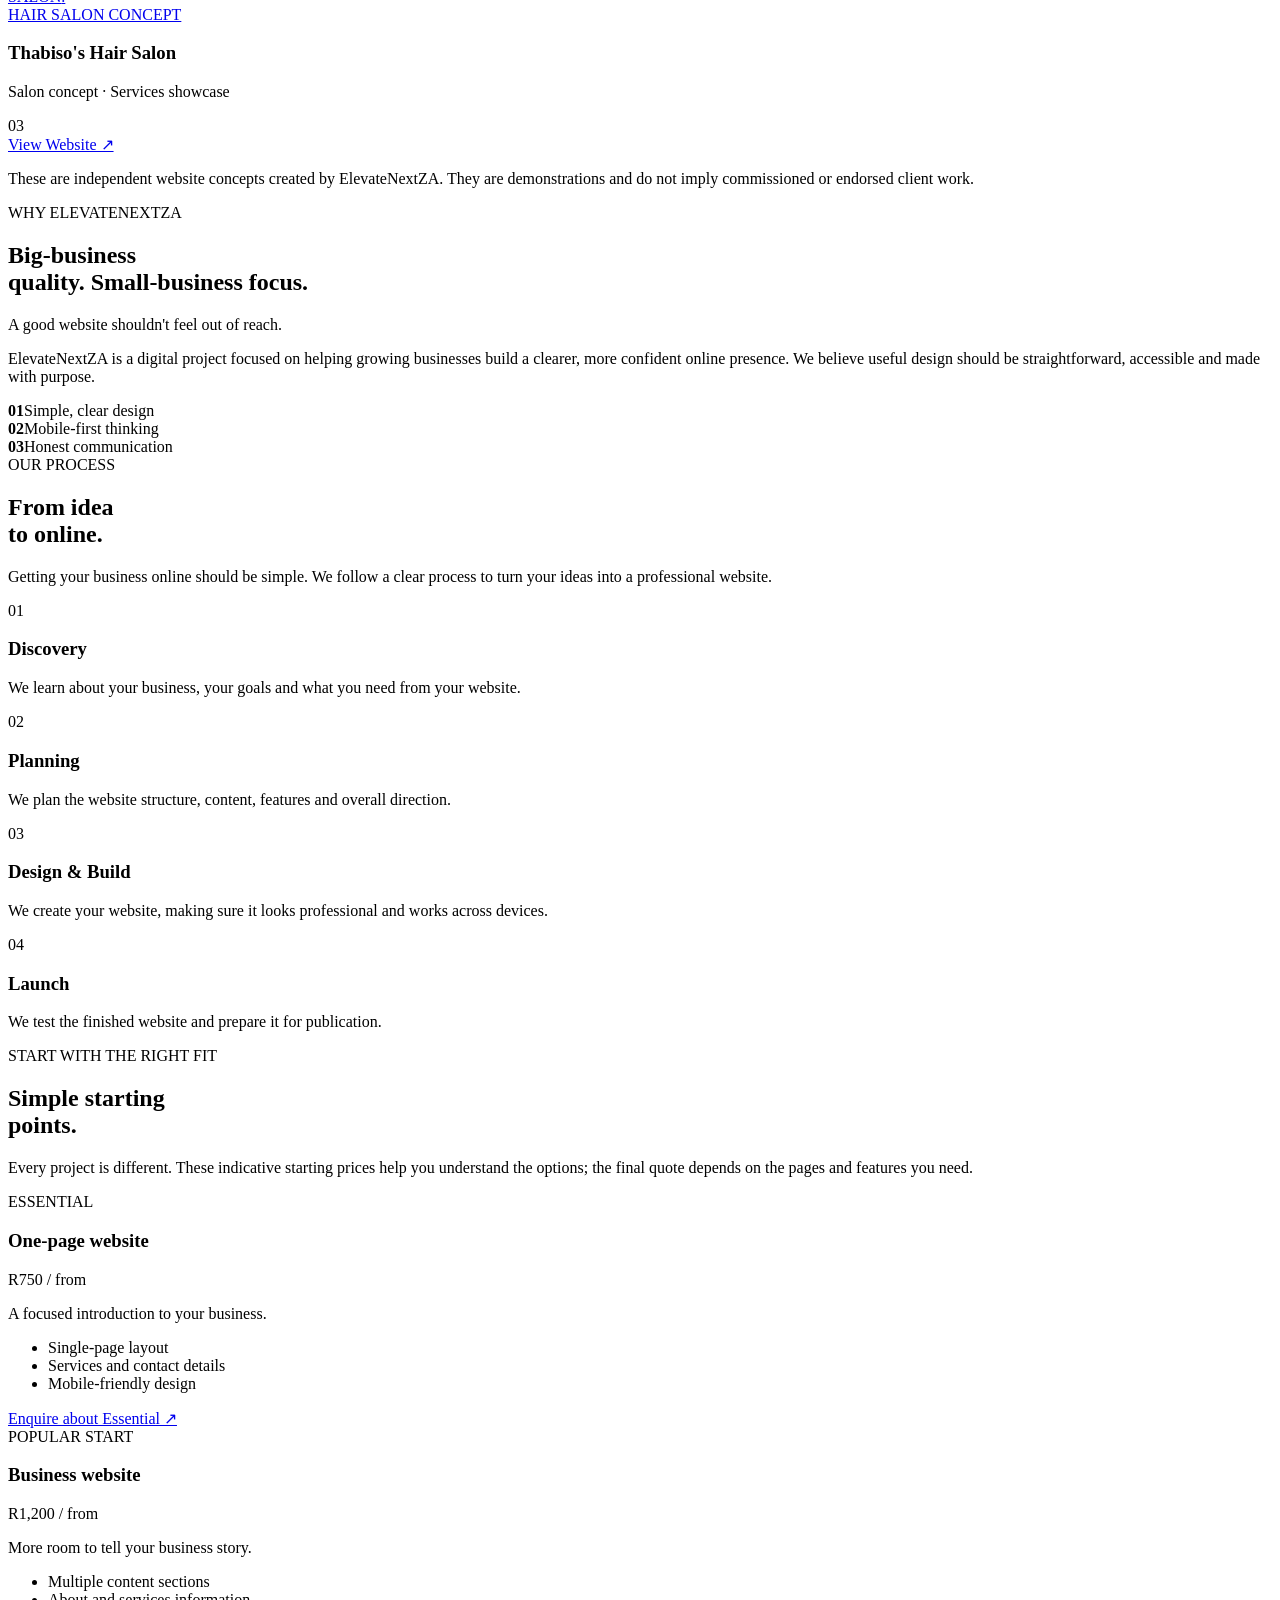
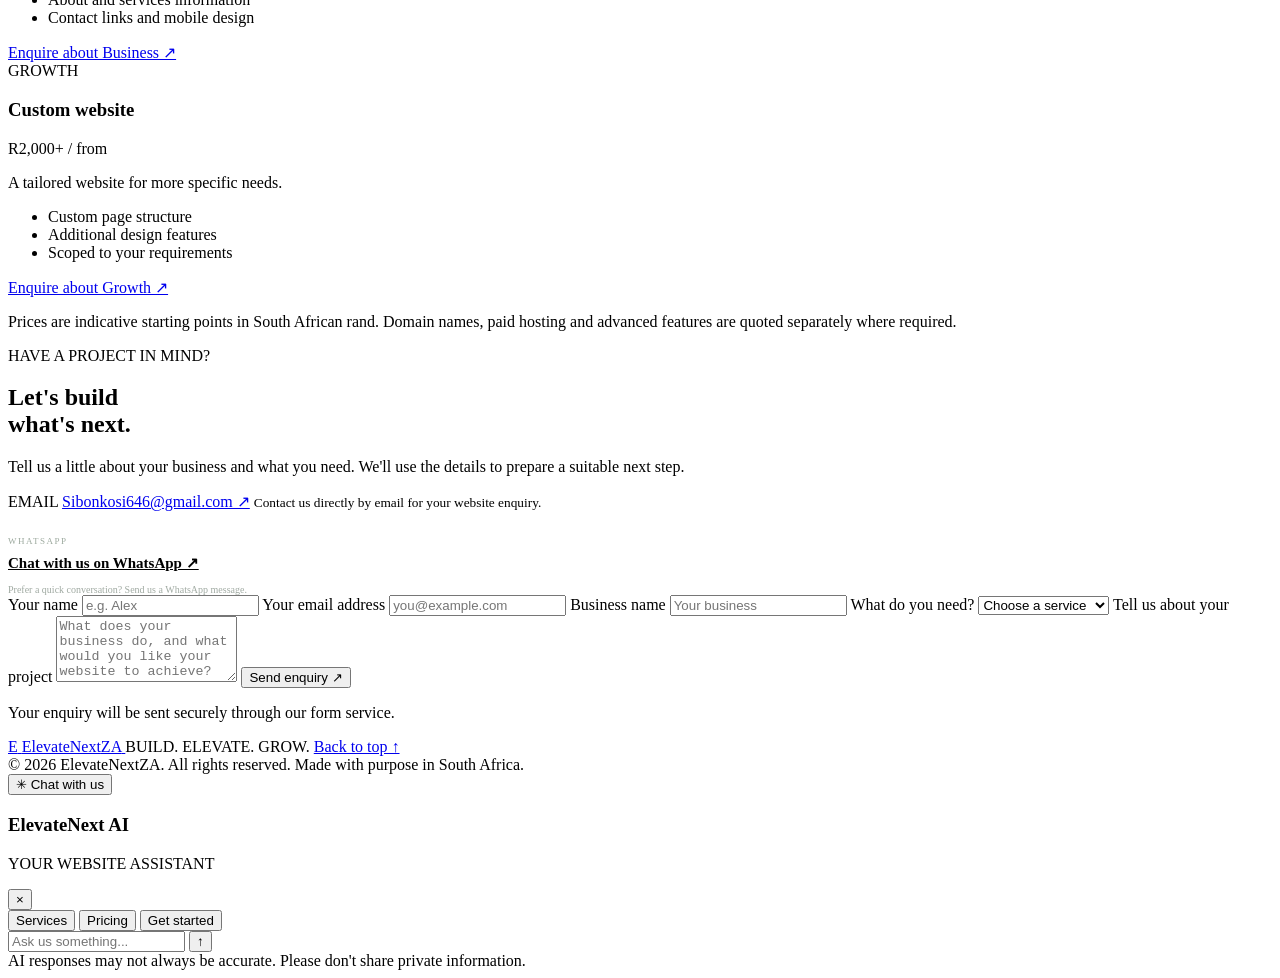
==== commit 509a7104: "Add WhatsApp integration" ====
--- a/index.html
+++ b/index.html
@@ -34,6 +34,7 @@
       <a href="#work">Our work</a>
       <a href="#process">Our process</a>
       <a href="#about">About</a>
+      <a class="nav-whatsapp" href="https://wa.me/27815713250?text=Hi%20ElevateNextZA%2C%20I%27m%20interested%20in%20your%20website%20services." target="_blank" rel="noopener noreferrer">WhatsApp ↗</a>
       <a class="nav-cta" href="#contact">Let's talk <span>↗</span></a>
     </div>
   </nav>
@@ -401,6 +402,18 @@
           <a href="mailto:Sibonkosi646@gmail.com">Sibonkosi646@gmail.com ↗</a>
           <small>Contact us directly by email for your website enquiry.</small>
         </div>
+
+        <div class="contact-whatsapp">
+          <span>WHATSAPP</span>
+          <a
+            href="https://wa.me/27815713250?text=Hi%20ElevateNextZA%2C%20I%27m%20interested%20in%20your%20website%20services."
+            target="_blank"
+            rel="noopener noreferrer"
+          >
+            Chat with us on WhatsApp ↗
+          </a>
+          <small>Prefer a quick conversation? Send us a WhatsApp message.</small>
+        </div>
       </div>
 
       <form
@@ -543,5 +556,17 @@
 
 </section>
 
+<!-- FLOATING WHATSAPP BUTTON -->
+<a
+  class="whatsapp-float"
+  href="https://wa.me/27815713250?text=Hi%20ElevateNextZA%2C%20I%27m%20interested%20in%20your%20website%20services."
+  target="_blank"
+  rel="noopener noreferrer"
+  aria-label="Chat with ElevateNextZA on WhatsApp"
+>
+  <span class="whatsapp-icon" aria-hidden="true">✆</span>
+  <span>WhatsApp us</span>
+</a>
+
 </body>
 </html>
--- a/style.css
+++ b/style.css
@@ -1,1480 +1,116 @@
 
-:root {
-  --ink: #101820;
-  --paper: #f5f5f1;
-  --white: #fff;
-  --lime: #c7f36b;
-  --muted: #858b8b;
-  --line: #dfe2dc;
-  --font: 'DM Sans', sans-serif;
-  --display: 'Manrope', sans-serif;
+/* ======================================
+   WHATSAPP INTEGRATION
+====================================== */
+
+/* Navigation WhatsApp link */
+
+.nav-whatsapp {
+  color: #557d27;
+  font-weight: 700;
 }
 
-* {
-  box-sizing: border-box;
-}
-
-html {
-  scroll-behavior: smooth;
-  scroll-padding-top: 90px;
-}
-
-body {
-  margin: 0;
-  background: var(--paper);
-  color: var(--ink);
-  font-family: var(--font);
-  -webkit-font-smoothing: antialiased;
-}
-
-a {
-  color: inherit;
-  text-decoration: none;
-}
-
-.container {
-  width: min(1160px, calc(100% - 48px));
-  margin: auto;
-}
-
-.section {
-  padding: 112px 0;
-}
-
-/* NAVIGATION */
-
-.site-header {
-  height: 82px;
-  background: rgba(245, 245, 241, .94);
-  border-bottom: 1px solid rgba(16, 24, 32, .08);
-  position: sticky;
-  top: 0;
-  z-index: 10;
-  backdrop-filter: blur(16px);
-}
-
-.nav {
-  height: 100%;
-  display: flex;
-  align-items: center;
-  justify-content: space-between;
-}
-
-.brand {
-  display: inline-flex;
-  align-items: center;
-  gap: 11px;
-  font: 800 17px var(--display);
-  letter-spacing: -.7px;
-}
-
-.brand-mark {
-  width: 31px;
-  height: 31px;
-  display: grid;
-  place-items: center;
-  background: var(--ink);
-  color: var(--lime);
-  border-radius: 9px;
-  font: 800 18px var(--display);
-}
-
-.brand-accent {
+.nav-whatsapp:hover {
   color: #779b2c;
 }
 
-.nav-links {
-  display: flex;
-  align-items: center;
-  gap: 37px;
-  font-size: 13px;
-  font-weight: 600;
-}
+/* Contact section WhatsApp link */
 
-.nav-links > a:not(.nav-cta):hover,
-.text-link:hover {
-  color: #779b2c;
-}
-
-.nav-cta {
-  background: var(--ink);
-  color: white;
-  padding: 13px 18px;
-  border-radius: 5px;
-}
-
-.nav-cta span {
-  color: var(--lime);
-  margin-left: 8px;
-}
-
-.menu-toggle {
-  display: none;
-  background: none;
-  border: 0;
-}
-
-/* HERO */
-
-.hero {
-  padding: 95px 0 110px;
-  overflow: hidden;
-}
-
-.hero-grid {
-  display: grid;
-  grid-template-columns: 1fr 1fr;
-  align-items: center;
-  gap: 60px;
-}
-
-.eyebrow {
-  font-size: 10px;
-  letter-spacing: 2px;
-  font-weight: 700;
-  color: #68716e;
-  display: flex;
-  align-items: center;
-  gap: 10px;
-}
-
-.eyebrow-dot {
-  width: 7px;
-  height: 7px;
-  border-radius: 50%;
-  background: #83ae36;
-}
-
-.hero h1,
-.section-heading h2,
-.about-grid h2,
-.contact-grid h2 {
-  font: 800 clamp(48px, 6vw, 76px)/1.06 var(--display);
-  letter-spacing: -4.5px;
-  margin: 27px 0 23px;
-}
-
-.gradient-text {
-  background: linear-gradient(100deg, #709a2d, #a3cb4b);
-  -webkit-background-clip: text;
-  background-clip: text;
-  color: transparent;
-}
-
-.hero-description {
-  max-width: 470px;
-  color: #69716f;
-  font-size: 16px;
-  line-height: 1.8;
-}
-
-.hero-actions {
-  display: flex;
-  align-items: center;
-  gap: 27px;
-  margin-top: 34px;
-}
-
-.button {
-  border: 0;
-  display: inline-flex;
-  align-items: center;
-  justify-content: center;
-  gap: 24px;
-  padding: 17px 21px;
-  font: 700 13px var(--font);
-  cursor: pointer;
-  border-radius: 4px;
-}
-
-.button-primary {
-  background: var(--ink);
-  color: white;
-}
-
-.button-primary span {
-  color: var(--lime);
-  font-size: 17px;
-}
-
-.button-primary:hover {
-  background: #263641;
-}
-
-.text-link {
-  font-size: 13px;
-  font-weight: 700;
-}
-
-.text-link span {
-  margin-left: 8px;
-}
-
-.hero-note {
-  display: flex;
-  align-items: center;
-  gap: 12px;
-  color: #7a817e;
-  font-size: 11px;
-  margin-top: 57px;
-}
-
-.note-line {
-  width: 32px;
-  height: 1px;
-  background: #a6b28d;
-}
-
-/* HERO ART */
-
-.hero-art {
-  position: relative;
-  min-height: 440px;
-  display: grid;
-  place-items: center;
-}
-
-.art-glow {
-  position: absolute;
-  width: 390px;
-  height: 390px;
-  border-radius: 50%;
-  background: #e4edcf;
-  filter: blur(2px);
-}
-
-.browser-card {
-  position: relative;
-  width: min(100%, 480px);
-  padding: 10px;
-  background: #fff;
-  border-radius: 10px;
-  box-shadow: 0 35px 90px #17251a22;
-  transform: rotate(2deg);
-}
-
-.browser-top {
-  height: 27px;
-  display: flex;
-  align-items: center;
-  justify-content: space-between;
-  color: #929a96;
-  font-size: 8px;
-  padding: 0 9px;
-}
-
-.browser-dots {
-  display: flex;
-  gap: 4px;
-}
-
-.browser-dots i {
-  width: 5px;
-  height: 5px;
-  background: #cbd0c9;
-  border-radius: 50%;
-}
-
-.mock-site {
-  height: 320px;
-  background: #17251f;
-  color: #f3f3e9;
-  padding: 22px 27px;
-  position: relative;
-  overflow: hidden;
-}
-
-.mock-site:after {
-  content: "";
-  position: absolute;
-  width: 260px;
-  height: 260px;
-  border: 1px solid #c7f36b44;
-  border-radius: 50%;
-  right: -70px;
-  top: 45px;
-  box-shadow: 0 0 0 28px #c7f36b0c, 0 0 0 58px #c7f36b09;
-}
-
-.mock-nav {
-  display: flex;
-  justify-content: space-between;
-  font-size: 7px;
-  letter-spacing: 1px;
-  color: #c4c9bd;
-}
-
-.mock-nav b {
-  color: var(--lime);
-  font-size: 9px;
-}
-
-.mock-content {
-  position: relative;
-  z-index: 1;
-  margin: 48px 0 0 22px;
-}
-
-.mock-kicker {
-  font-size: 7px;
-  letter-spacing: 2px;
-  color: var(--lime);
-}
-
-.mock-heading {
-  font: 800 49px/.98 var(--display);
-  letter-spacing: -3px;
-  margin-top: 13px;
-}
-
-.mock-heading em {
-  font-style: normal;
-  color: var(--lime);
-}
-
-.mock-line {
-  width: 90px;
-  height: 1px;
-  background: #748078;
-  margin: 18px 0;
-}
-
-.mock-button {
-  display: inline-block;
-  background: var(--lime);
-  color: #17251f;
-  font-size: 7px;
-  font-weight: 800;
-  padding: 10px 13px;
-}
-
-.mock-footer {
-  position: absolute;
-  bottom: 17px;
-  left: 27px;
-  right: 27px;
-  display: flex;
-  justify-content: space-between;
-  font-size: 6px;
-  letter-spacing: 1px;
-  color: #8c978d;
-}
-
-.floating-tag {
-  position: absolute;
-  background: #fff;
-  box-shadow: 0 12px 35px #17251a18;
-  border-radius: 6px;
-  padding: 13px 16px;
-  font-size: 10px;
-  font-weight: 700;
-  display: flex;
-  align-items: center;
-  gap: 9px;
-}
-
-.tag-top {
-  top: 42px;
-  right: -2px;
-}
-
-.tag-bottom {
-  bottom: 43px;
-  left: -20px;
-}
-
-.tag-icon {
-  font-size: 18px;
-  color: #7fa63c;
-}
-
-.tag-check {
-  width: 18px;
-  height: 18px;
-  background: #eaf3d9;
-  color: #628b2c;
-  border-radius: 50%;
-  display: grid;
-  place-items: center;
-}
-
-.hero-index {
-  position: absolute;
-  bottom: 0;
-  right: 0;
-  color: #929a91;
-  font-size: 8px;
-  letter-spacing: 1.5px;
-}
-
-/* TRUST STRIP */
-
-.trust-strip {
-  background: var(--ink);
-  color: white;
-  padding: 24px 0;
-}
-
-.trust-inner {
-  display: flex;
-  align-items: center;
-  justify-content: space-between;
-  gap: 20px;
-}
-
-.trust-inner span {
-  color: #a2aaa5;
-  font-size: 9px;
-  letter-spacing: 1.6px;
-}
-
-.trust-inner b {
-  font: 600 14px var(--display);
-}
-
-/* SECTION HEADINGS */
-
-.section-heading {
-  display: flex;
-  align-items: end;
-  justify-content: space-between;
-  gap: 50px;
-  margin-bottom: 55px;
-}
-
-.section-heading h2,
-.about-grid h2,
-.contact-grid h2 {
-  font-size: 52px;
-  letter-spacing: -3px;
-  margin: 20px 0 0;
-}
-
-.section-heading > p {
-  max-width: 380px;
-  color: #737b76;
-  font-size: 13px;
-  line-height: 1.8;
-  margin: 0 0 5px;
-}
-
-.muted-heading {
-  color: #9da49e;
-}
-
-/* SERVICES */
-
-.services-section {
-  background: #fff;
-}
-
-.service-grid {
-  display: grid;
-  grid-template-columns: repeat(3, 1fr);
-  gap: 16px;
-}
-
-.service-card {
-  min-height: 290px;
-  border: 1px solid var(--line);
-  padding: 27px;
-  position: relative;
-}
-
-.featured-card {
-  background: #f4f7ed;
-  border-color: #e4ebd8;
-}
-
-.service-number,
-.price-label {
-  font-size: 9px;
-  letter-spacing: 1.4px;
-  color: #79817a;
-  font-weight: 700;
-}
-
-.service-icon {
-  font-size: 28px;
-  margin: 32px 0 18px;
-  color: #759b36;
-}
-
-.service-card h3,
-.price-card h3 {
-  font: 700 20px var(--display);
-  letter-spacing: -.6px;
-  margin: 0 0 12px;
-}
-
-.service-card p,
-.price-card > p {
-  font-size: 12px;
-  color: #737b76;
-  line-height: 1.8;
-  max-width: 290px;
-}
-
-.service-card > a {
-  position: absolute;
-  bottom: 27px;
-  font-size: 11px;
-  font-weight: 700;
-}
-
-.service-card > a span {
-  color: #789e36;
-  margin-left: 8px;
-}
-
-/* PORTFOLIO */
-
-.work-section {
-  background: #f5f5f1;
-}
-
-.work-grid {
-  display: grid;
-  grid-template-columns: repeat(3, 1fr);
-  gap: 20px;
-}
-
-.work-card {
-  min-width: 0;
-}
-
-.work-visual {
-  height: 280px;
-  padding: 25px;
-  position: relative;
-  overflow: hidden;
-  display: flex;
-  flex-direction: column;
-  justify-content: center;
-  transition: transform .3s ease;
-}
-
-.work-card > a:first-child {
-  display: block;
-  overflow: hidden;
-}
-
-.work-card > a:first-child:hover .work-visual {
-  transform: scale(1.035);
-}
-
-.barber-visual {
-  background: #c8bda9;
-  color: #20231f;
-}
-
-.visual-label,
-.food-top,
-.auto-small {
-  font-size: 8px;
-  letter-spacing: 2px;
-  font-weight: 700;
-}
-
-.barber-title,
-.food-title,
-.auto-title {
-  font: 800 55px/.9 var(--display);
-  letter-spacing: -4px;
-  margin-top: 20px;
-}
-
-.barber-title span,
-.food-title span,
-.auto-title span {
-  color: #a0c64a;
-}
-
-.visual-bottom,
-.food-bottom,
-.auto-bottom {
-  position: absolute;
-  bottom: 20px;
-  font-size: 7px;
-  letter-spacing: 1.5px;
-}
-
-.food-visual {
-  background: #e5a15c;
-  color: #382318;
-}
-
-.food-title {
-  font-size: 62px;
-}
-
-.food-title span {
-  color: #f7e8b7;
-}
-
-.auto-visual {
-  background: #d5dfd4;
-  color: #253b31;
-}
-
-.auto-title {
-  font-size: 62px;
-}
-
-.auto-title span {
-  color: #789c43;
-}
-
-.work-meta {
-  display: flex;
-  justify-content: space-between;
-  align-items: start;
-  padding: 17px 2px;
-}
-
-.work-meta h3 {
-  font: 700 15px var(--display);
-  margin: 0 0 5px;
-}
-
-.work-meta p {
-  font-size: 10px;
-  color: #7b827c;
-  margin: 0;
-}
-
-.work-meta > span {
-  font-size: 10px;
-  color: #8c948d;
-}
-
-.work-card > a:last-child {
-  display: inline-block;
-  font-size: 11px;
-  font-weight: 700;
-  color: #719738;
-  margin: 0 2px 10px;
-}
-
-.work-card > a:last-child:hover {
-  color: var(--ink);
-}
-
-/* ABOUT */
-
-.about-section {
-  background: #e9eee1;
-}
-
-.about-grid {
-  display: grid;
-  grid-template-columns: 1fr 1fr;
-  gap: 90px;
-  align-items: start;
-}
-
-.about-grid h2 {
-  max-width: 490px;
-}
-
-.about-copy {
-  padding-top: 10px;
-}
-
-.about-lead {
-  font: 700 20px var(--display);
-  letter-spacing: -.5px;
-}
-
-.about-copy > p:not(.about-lead) {
-  font-size: 13px;
-  line-height: 1.9;
-  color: #667068;
-}
-
-.values {
-  margin-top: 36px;
-  border-top: 1px solid #d0d8c7;
-}
-
-.values div {
-  display: flex;
-  gap: 24px;
-  padding: 15px 0;
-  border-bottom: 1px solid #d0d8c7;
-  font-size: 12px;
-  font-weight: 600;
-}
-
-.values b {
-  font-size: 10px;
-  color: #789d3c;
-}
-
-/* HOW WE WORK */
-
-.process-section {
-  background: #fff;
-}
-
-.process-grid {
-  display: grid;
-  grid-template-columns: repeat(4, 1fr);
-  gap: 16px;
-}
-
-.process-card {
-  padding: 28px 24px;
-  min-height: 230px;
-  background: #f5f5f1;
-  border: 1px solid var(--line);
-  position: relative;
-  transition: transform .25s ease, background .25s ease;
-}
-
-.process-card:hover {
-  transform: translateY(-5px);
-  background: #f0f5e7;
-}
-
-.process-card > span {
-  display: inline-grid;
-  place-items: center;
-  width: 37px;
-  height: 37px;
-  background: var(--ink);
-  color: var(--lime);
-  border-radius: 50%;
-  font: 700 12px var(--display);
-}
-
-.process-card h3 {
-  font: 700 18px var(--display);
-  letter-spacing: -.5px;
-  margin: 25px 0 12px;
-}
-
-.process-card p {
-  font-size: 12px;
-  line-height: 1.8;
-  color: #737b76;
-  margin: 0;
-}
-
-/* PRICING */
-
-.pricing-section {
-  background: #fff;
-}
-
-.pricing-grid {
-  display: grid;
-  grid-template-columns: repeat(3, 1fr);
-  gap: 15px;
-}
-
-.price-card {
-  border: 1px solid var(--line);
-  padding: 27px;
-  min-height: 350px;
-  position: relative;
-}
-
-.price-featured {
-  background: #f3f7e9;
-  border-color: #dbe6c9;
-}
-
-.price-card h3 {
-  margin-top: 23px;
-}
-
-.price {
-  font: 800 38px var(--display);
-  letter-spacing: -2px;
-  margin: 16px 0 7px;
-}
-
-.price span {
-  font: 500 11px var(--font);
-  letter-spacing: 0;
-  color: #818981;
-}
-
-.price-card ul {
-  padding: 0;
-  list-style: none;
-  margin: 22px 0 45px;
-}
-
-.price-card li {
-  font-size: 11px;
-  color: #657067;
-  padding: 7px 0;
-}
-
-.price-card li:before {
-  content: "✓";
-  color: #719738;
-  margin-right: 10px;
-}
-
-.price-card > a {
-  position: absolute;
-  bottom: 25px;
-  font-size: 11px;
-  font-weight: 700;
-}
-
-.price-card > a:hover {
-  color: #739a35;
-}
-
-.pricing-note {
-  font-size: 10px;
-  color: #89918a;
-  margin-top: 20px;
-  line-height: 1.7;
-}
-
-/* CONTACT */
-
-.contact-section {
-  background: var(--ink);
-  color: #fff;
-}
-
-.contact-grid {
-  display: grid;
-  grid-template-columns: 1fr 1fr;
-  gap: 100px;
-}
-
-.contact-grid .eyebrow {
-  color: #a5afa7;
-}
-
-.contact-grid h2 {
-  font-size: 61px;
-  margin-bottom: 23px;
-}
-
-.contact-grid > div > p {
-  font-size: 13px;
-  line-height: 1.8;
-  color: #b2bbb4;
-  max-width: 400px;
-}
-
-.contact-email {
+.contact-whatsapp {
   display: flex;
   flex-direction: column;
   gap: 8px;
-  margin-top: 42px;
+  margin-top: 25px;
 }
 
-.contact-email span {
+.contact-whatsapp > span {
   font-size: 9px;
   letter-spacing: 1.5px;
   color: #9ca99e;
 }
 
-.contact-email a {
+.contact-whatsapp > a {
+  color: var(--lime);
   font-size: 15px;
-  font-weight: 600;
+  font-weight: 700;
 }
 
-.contact-email small {
+.contact-whatsapp > a:hover {
+  color: #ffffff;
+}
+
+.contact-whatsapp small {
   font-size: 10px;
   color: #a0aaa2;
   margin-top: 4px;
 }
 
-.contact-form {
-  background: #fff;
-  color: var(--ink);
-  padding: 30px;
-  display: flex;
-  flex-direction: column;
-  gap: 10px;
-  border-radius: 5px;
-}
+/* Floating WhatsApp button */
 
-.contact-form label {
-  font-size: 10px;
-  font-weight: 700;
-  margin-top: 5px;
-}
-
-.contact-form input,
-.contact-form select,
-.contact-form textarea {
-  width: 100%;
-  border: 1px solid #dfe4dc;
-  border-radius: 3px;
-  padding: 12px;
-  font: 12px var(--font);
-  background: #fafbf8;
-  color: var(--ink);
-}
-
-.contact-form textarea {
-  resize: vertical;
-}
-
-.contact-form input:focus,
-.contact-form select:focus,
-.contact-form textarea:focus {
-  outline: 2px solid #c7e69a;
-  border-color: transparent;
-}
-
-.form-button {
-  margin-top: 9px;
-}
-
-.form-note,
-.form-status {
-  font-size: 9px;
-  color: #7e887e;
-  margin: 0;
-  line-height: 1.6;
-}
-
-/* FOOTER */
-
-.footer {
-  background: #0b1218;
-  color: #fff;
-  padding: 30px 0 20px;
-}
-
-.footer-top,
-.footer-bottom {
-  display: flex;
-  align-items: center;
-  justify-content: space-between;
-}
-
-.footer-top {
-  padding-bottom: 27px;
-  border-bottom: 1px solid #293139;
-}
-
-.footer-top > span,
-.footer-top > a:last-child,
-.footer-bottom {
-  font-size: 9px;
-  letter-spacing: 1px;
-  color: #a6afa8;
-}
-
-.footer .brand {
-  color: #fff;
-}
-
-.footer .brand-mark {
-  background: #26352a;
-}
-
-.footer-bottom {
-  padding-top: 19px;
-  letter-spacing: 0;
-  color: #87918a;
-}
-
-/* ======================================
-   ELEVATENEXT AI CHATBOT
-====================================== */
-
-.elevate-chat-button {
+.whatsapp-float {
   position: fixed;
   right: 24px;
-  bottom: 24px;
-  z-index: 9999;
-  border: none;
+  bottom: 90px;
+  z-index: 9998;
+
+  display: inline-flex;
+  align-items: center;
+  justify-content: center;
+  gap: 9px;
+
+  padding: 14px 20px;
   border-radius: 50px;
-  padding: 15px 21px;
-  background: var(--lime);
-  color: var(--ink);
+
+  background: #25D366;
+  color: #ffffff;
+
   font-family: var(--font);
-  font-size: 14px;
+  font-size: 13px;
   font-weight: 700;
-  cursor: pointer;
-  box-shadow: 0 8px 30px rgba(0, 0, 0, .2);
+
+  box-shadow: 0 8px 28px rgba(0, 0, 0, .18);
+
   transition: transform .2s ease, box-shadow .2s ease;
 }
 
-.elevate-chat-button:hover {
+.whatsapp-float:hover {
   transform: translateY(-3px);
-  box-shadow: 0 12px 35px rgba(0, 0, 0, .25);
+  box-shadow: 0 12px 32px rgba(0, 0, 0, .24);
+  background: #20bd5a;
 }
 
-.elevate-chat-window {
-  position: fixed;
-  right: 24px;
-  bottom: 90px;
-  z-index: 9999;
-  width: 360px;
-  max-width: calc(100vw - 32px);
-  height: 490px;
-  max-height: calc(100vh - 120px);
-  background: #fff;
-  border: 1px solid #e7e9eb;
-  border-radius: 18px;
-  box-shadow: 0 12px 50px rgba(0, 0, 0, .22);
-  display: none;
-  flex-direction: column;
-  overflow: hidden;
-  font-family: var(--font);
+.whatsapp-icon {
+  font-size: 20px;
+  line-height: 1;
 }
 
-.elevate-chat-window.open {
-  display: flex;
+/* Hide WhatsApp floating button while chatbot is open */
+
+body:has(.elevate-chat-window.open) .whatsapp-float {
+  opacity: 0;
+  pointer-events: none;
 }
 
-.elevate-chat-header {
-  background: var(--ink);
-  color: #fff;
-  padding: 19px;
-  display: flex;
-  justify-content: space-between;
-  align-items: center;
-}
-
-.elevate-chat-header h3 {
-  margin: 0;
-  font-size: 16px;
-  color: #fff;
-}
-
-.elevate-chat-header p {
-  margin: 6px 0 0;
-  font-size: 10px;
-  letter-spacing: 1px;
-  color: var(--lime);
-}
-
-.chat-status-dot {
-  display: inline-block;
-  width: 7px;
-  height: 7px;
-  margin-right: 5px;
-  background: var(--lime);
-  border-radius: 50%;
-}
-
-.elevate-chat-close {
-  border: none;
-  background: transparent;
-  color: #fff;
-  font-size: 25px;
-  cursor: pointer;
-}
-
-.elevate-chat-messages {
-  flex: 1;
-  min-height: 0;
-  padding: 16px;
-  overflow-y: auto;
-  display: flex;
-  flex-direction: column;
-  gap: 12px;
-  background: #f7f8f6;
-}
-
-.elevate-chat-message {
-  max-width: 88%;
-  padding: 12px 14px;
-  border-radius: 13px;
-  font-size: 13px;
-  line-height: 1.6;
-  white-space: pre-line;
-  overflow-wrap: anywhere;
-}
-
-.elevate-chat-message.bot {
-  align-self: flex-start;
-  background: #fff;
-  color: var(--ink);
-  border: 1px solid #e9ebed;
-}
-
-.elevate-chat-message.user {
-  align-self: flex-end;
-  background: var(--ink);
-  color: #fff;
-}
-
-.elevate-chat-message.loading {
-  color: #727b83;
-  font-style: italic;
-}
-
-.elevate-chat-quick {
-  display: flex;
-  flex-wrap: wrap;
-  gap: 7px;
-  padding: 12px 14px 0;
-  background: #fff;
-}
-
-.elevate-chat-quick button {
-  border: 1px solid #dfe3e5;
-  background: #fff;
-  color: var(--ink);
-  border-radius: 20px;
-  padding: 7px 10px;
-  font-size: 11px;
-  cursor: pointer;
-}
-
-.elevate-chat-quick button:hover {
-  background: #f0f5e8;
-  border-color: var(--lime);
-}
-
-.elevate-chat-form {
-  display: flex;
-  gap: 8px;
-  padding: 13px;
-  background: #fff;
-  border-top: 1px solid #e9ebed;
-}
-
-.elevate-chat-input {
-  flex: 1;
-  min-width: 0;
-  border: 1px solid #dfe3e5;
-  border-radius: 25px;
-  padding: 12px 14px;
-  outline: none;
-  font-family: var(--font);
-  font-size: 13px;
-}
-
-.elevate-chat-input:focus {
-  border-color: #9acb43;
-}
-
-.elevate-chat-send {
-  flex-shrink: 0;
-  width: 43px;
-  height: 43px;
-  border: none;
-  border-radius: 50%;
-  background: var(--lime);
-  color: var(--ink);
-  font-size: 18px;
-  font-weight: 700;
-  cursor: pointer;
-}
-
-.elevate-chat-send:disabled {
-  opacity: .5;
-  cursor: not-allowed;
-}
-
-.elevate-chat-footer {
-  background: #fff;
-  color: #8a9299;
-  padding: 0 12px 10px;
-  text-align: center;
-  font-size: 9px;
-  line-height: 1.5;
-}
-
-/* TABLET */
-
-@media(max-width: 800px) {
-
-  .section {
-    padding: 80px 0;
-  }
-
-  .hero {
-    padding: 70px 0;
-  }
-
-  .hero-grid {
-    grid-template-columns: 1fr;
-    gap: 20px;
-  }
-
-  .hero-copy {
-    max-width: 600px;
-  }
-
-  .hero-art {
-    min-height: 390px;
-  }
-
-  .hero h1 {
-    font-size: 62px;
-  }
-
-  .section-heading {
-    display: block;
-  }
-
-  .section-heading > p {
-    margin-top: 22px;
-  }
-
-  .service-grid,
-  .pricing-grid {
-    grid-template-columns: 1fr 1fr;
-  }
-
-  .service-card:last-child,
-  .price-card:last-child {
-    grid-column: 1 / -1;
-  }
-
-  .work-grid {
-    grid-template-columns: 1fr 1fr;
-  }
-
-  .work-card:last-child {
-    grid-column: 1 / -1;
-  }
-
-  .work-card:last-child .work-visual {
-    height: 230px;
-  }
-
-  .process-grid {
-    grid-template-columns: 1fr 1fr;
-  }
-
-  .about-grid {
-    gap: 35px;
-  }
-
-  .contact-grid {
-    gap: 40px;
-  }
-
-  .trust-inner {
-    flex-wrap: wrap;
-    justify-content: center;
-  }
-
-  .trust-inner span {
-    width: 100%;
-    text-align: center;
-  }
-}
-
-/* MOBILE */
+/* Mobile adjustments */
 
 @media(max-width: 560px) {
 
-  .container {
-    width: min(100% - 36px, 1160px);
+  .nav-whatsapp {
+    text-align: center;
+    padding: 10px;
+    border: 1px solid #dfe2dc;
+    border-radius: 5px;
   }
 
-  .site-header {
-    height: 70px;
-  }
-
-  .menu-toggle {
-    display: flex;
-    flex-direction: column;
-    gap: 5px;
-    padding: 10px;
-  }
-
-  .menu-toggle span {
-    width: 22px;
-    height: 2px;
-    background: var(--ink);
-  }
-
-  .nav-links {
-    display: none;
-    position: absolute;
-    top: 69px;
-    left: 0;
-    right: 0;
-    background: var(--paper);
-    padding: 22px 24px 26px;
-    flex-direction: column;
-    align-items: stretch;
-    gap: 20px;
-    border-bottom: 1px solid var(--line);
-  }
-
-  .nav-links.open {
-    display: flex;
-  }
-
-  .nav-cta {
-    text-align: center;
-  }
-
-  .hero h1 {
-    font-size: 51px;
-    letter-spacing: -3.2px;
-  }
-
-  .hero-description {
-    font-size: 14px;
-  }
-
-  .hero-art {
-    min-height: 320px;
-  }
-
-  .art-glow {
-    width: 280px;
-    height: 280px;
-  }
-
-  .mock-site {
-    height: 245px;
-    padding: 17px;
-  }
-
-  .mock-content {
-    margin: 36px 0 0 10px;
-  }
-
-  .mock-heading {
-    font-size: 39px;
-  }
-
-  .browser-card {
-    width: 94%;
-  }
-
-  .tag-top {
-    right: -5px;
-    top: 15px;
-  }
-
-  .tag-bottom {
-    left: -5px;
-    bottom: 22px;
-  }
-
-  .floating-tag {
-    font-size: 8px;
-    padding: 10px;
-  }
-
-  .hero-index {
-    font-size: 7px;
-  }
-
-  .hero-note {
-    margin-top: 38px;
-  }
-
-  .section-heading h2,
-  .about-grid h2 {
-    font-size: 42px;
-    letter-spacing: -2.5px;
-  }
-
-  .service-grid,
-  .pricing-grid,
-  .work-grid,
-  .about-grid,
-  .contact-grid {
-    grid-template-columns: 1fr;
-  }
-
-  .service-card:last-child,
-  .price-card:last-child,
-  .work-card:last-child {
-    grid-column: auto;
-  }
-
-  .work-visual {
-    height: 245px;
-  }
-
-  .work-card:last-child .work-visual {
-    height: 245px;
-  }
-
-  .process-grid {
-    grid-template-columns: 1fr;
-  }
-
-  .process-card {
-    min-height: 190px;
-  }
-
-  .about-grid {
-    gap: 25px;
-  }
-
-  .contact-grid {
-    gap: 35px;
-  }
-
-  .contact-grid h2 {
-    font-size: 53px;
-  }
-
-  .contact-form {
-    padding: 22px;
-  }
-
-  .trust-inner {
-    gap: 14px;
-  }
-
-  .trust-inner b {
+  .whatsapp-float {
+    right: 15px;
+    bottom: 76px;
+    padding: 12px 16px;
     font-size: 12px;
   }
 
-  .footer-top {
-    gap: 15px;
-    flex-wrap: wrap;
+  .whatsapp-icon {
+    font-size: 18px;
   }
 
-  .footer-top > span {
-    order: 3;
-    width: 100%;
-  }
-
-  .footer-bottom {
-    gap: 12px;
-    align-items: flex-start;
-    flex-direction: column;
-  }
-
-  /* CHATBOT MOBILE */
-
-  .elevate-chat-button {
-    right: 15px;
-    bottom: 15px;
-  }
-
-  .elevate-chat-window {
-    right: 10px;
-    bottom: 75px;
-    width: calc(100vw - 20px);
-    max-width: none;
-    height: min(490px, calc(100dvh - 100px));
-  }
 }
-
-/* REDUCED MOTION */
-
-@media(prefers-reduced-motion: reduce) {
-
-  html {
-    scroll-behavior: auto;
-  }
-
-  *,
-  *:before,
-  *:after {
-    animation-duration: .01ms !important;
-    transition-duration: .01ms !important;
-  }
-}
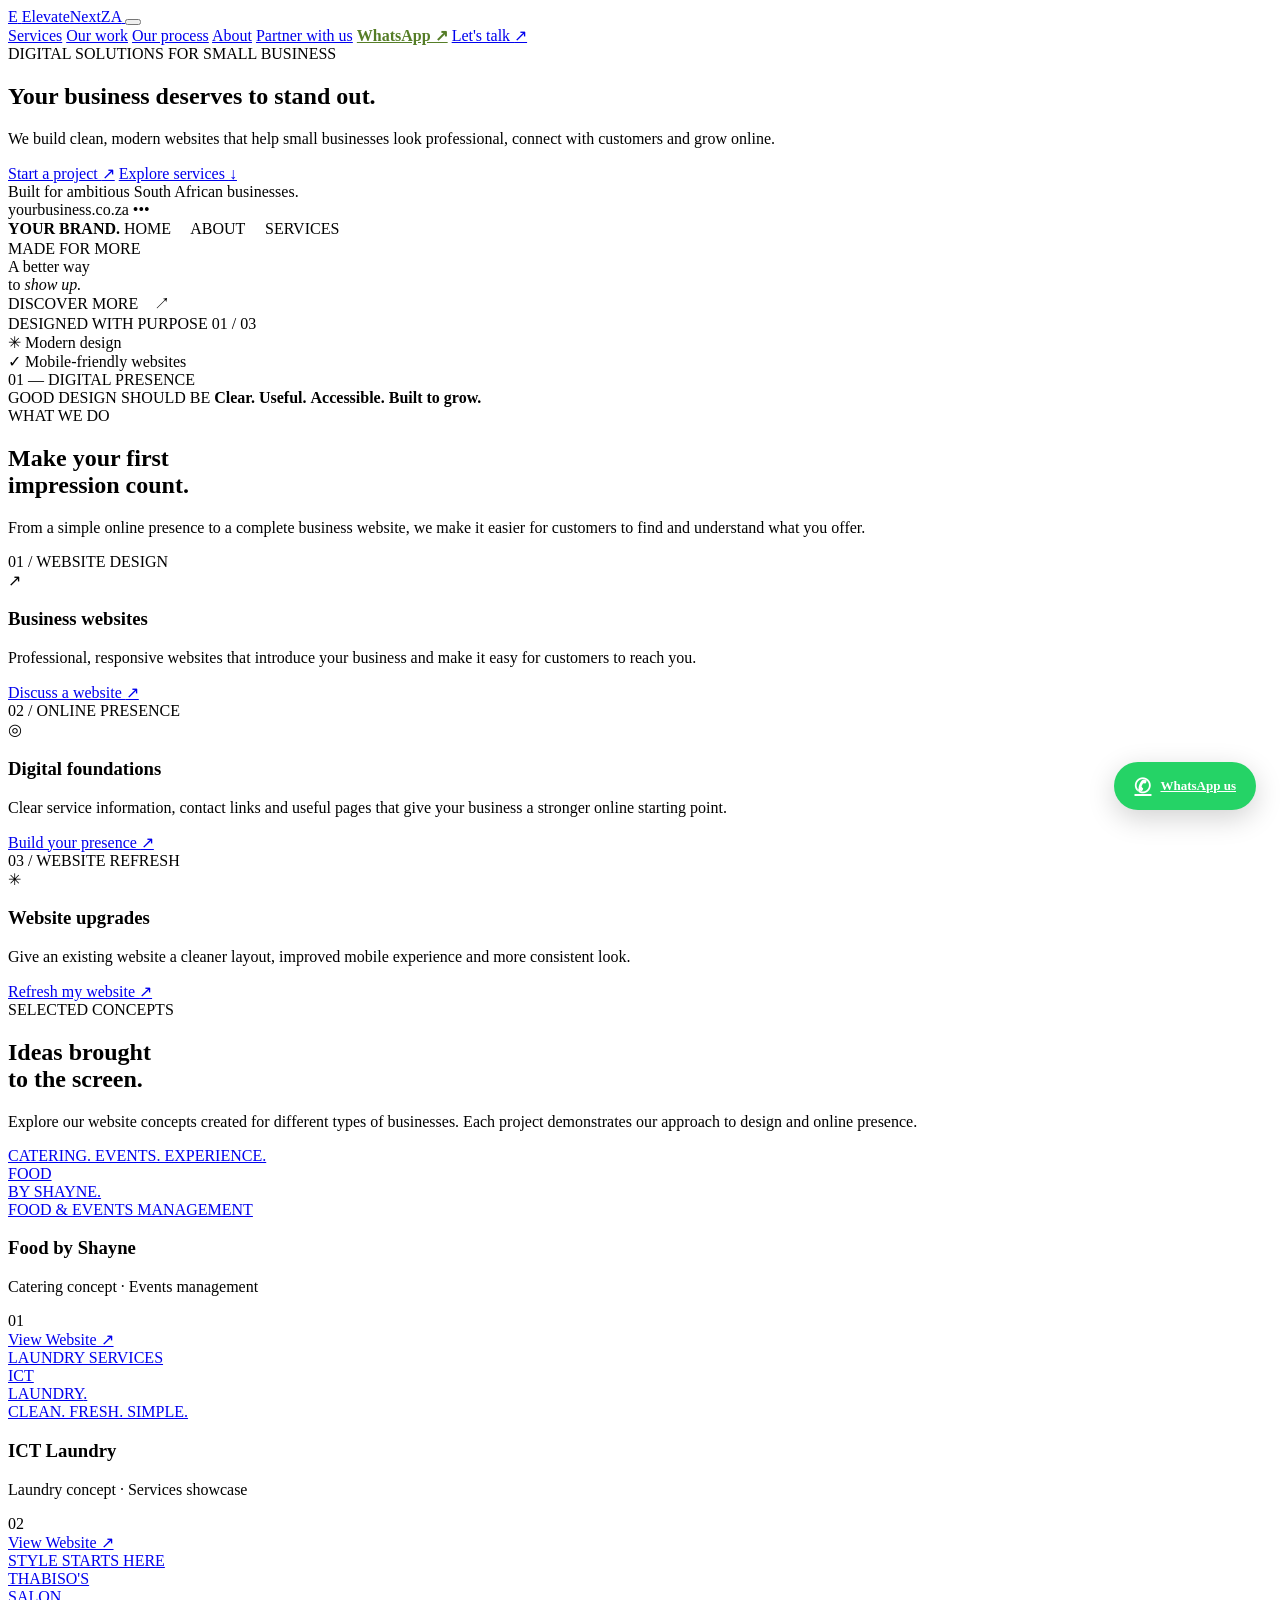
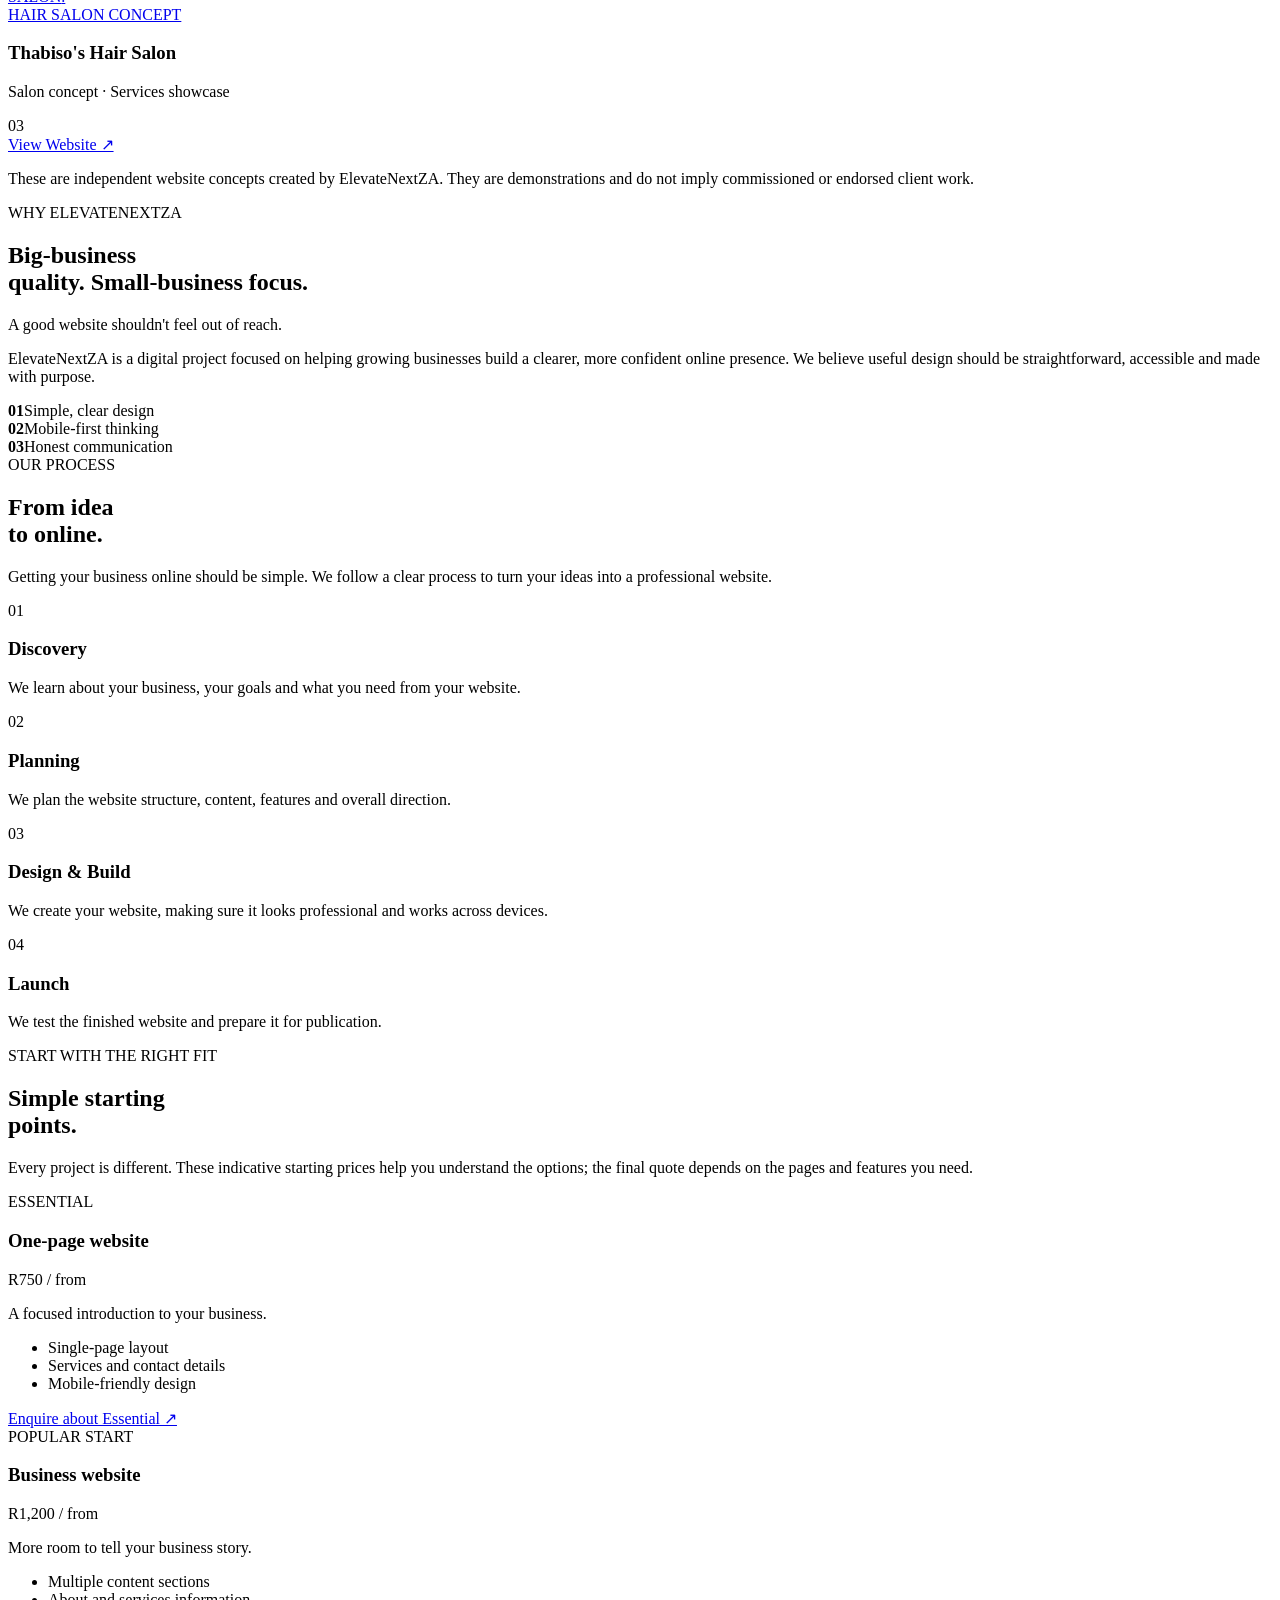
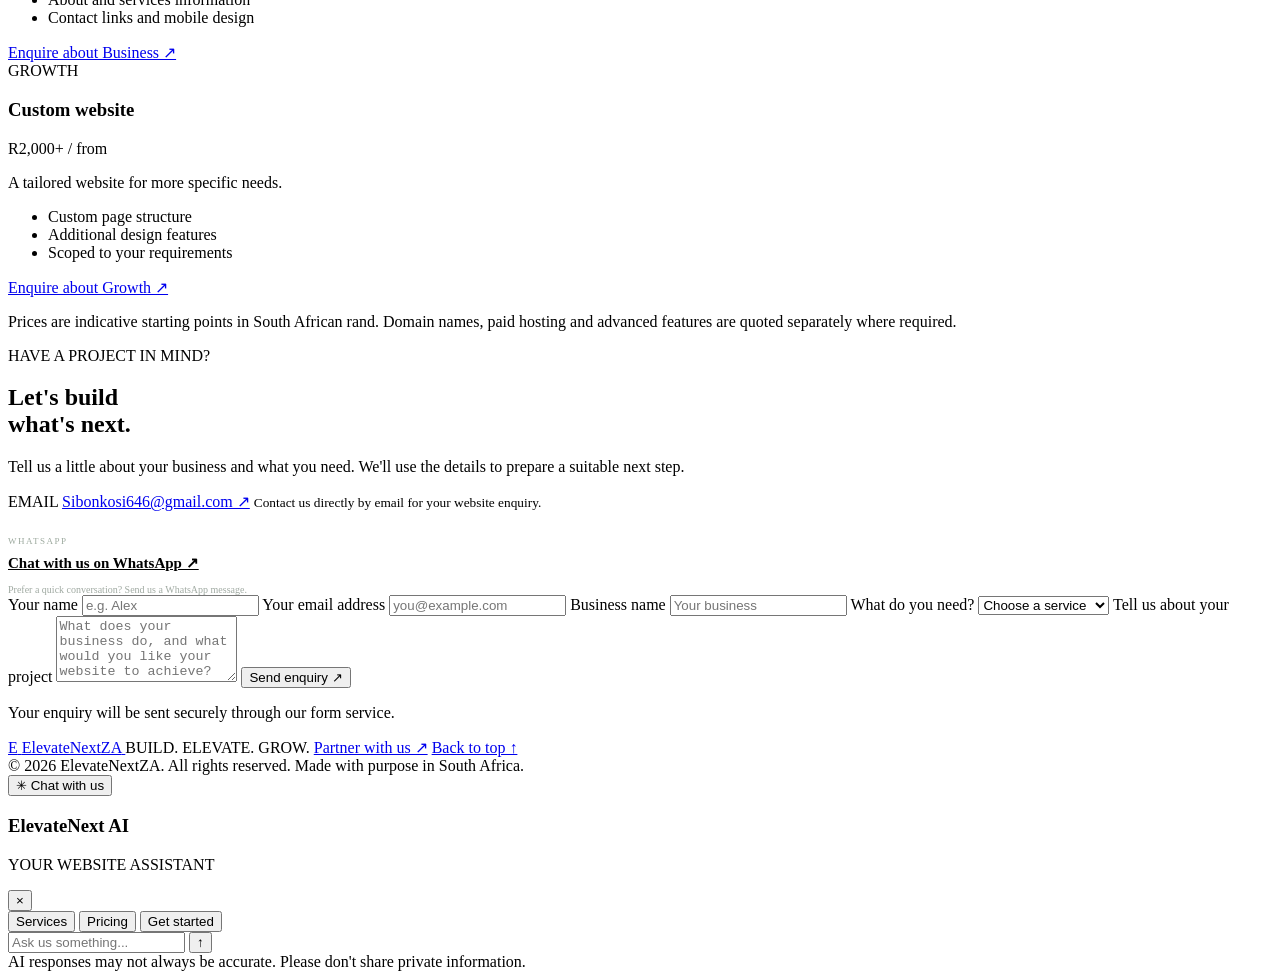
==== commit fa25e9a8: "Link homepage to ElevateNextZA partner programme" ====
--- a/index.html
+++ b/index.html
@@ -34,6 +34,7 @@
       <a href="#work">Our work</a>
       <a href="#process">Our process</a>
       <a href="#about">About</a>
+      <a href="partner-program/">Partner with us</a>
       <a class="nav-whatsapp" href="https://wa.me/27815713250?text=Hi%20ElevateNextZA%2C%20I%27m%20interested%20in%20your%20website%20services." target="_blank" rel="noopener noreferrer">WhatsApp ↗</a>
       <a class="nav-cta" href="#contact">Let's talk <span>↗</span></a>
     </div>
@@ -468,6 +469,7 @@
     </a>
 
     <span>BUILD. ELEVATE. GROW.</span>
+    <a href="partner-program/">Partner with us ↗</a>
     <a href="#home">Back to top ↑</a>
 
   </div>
